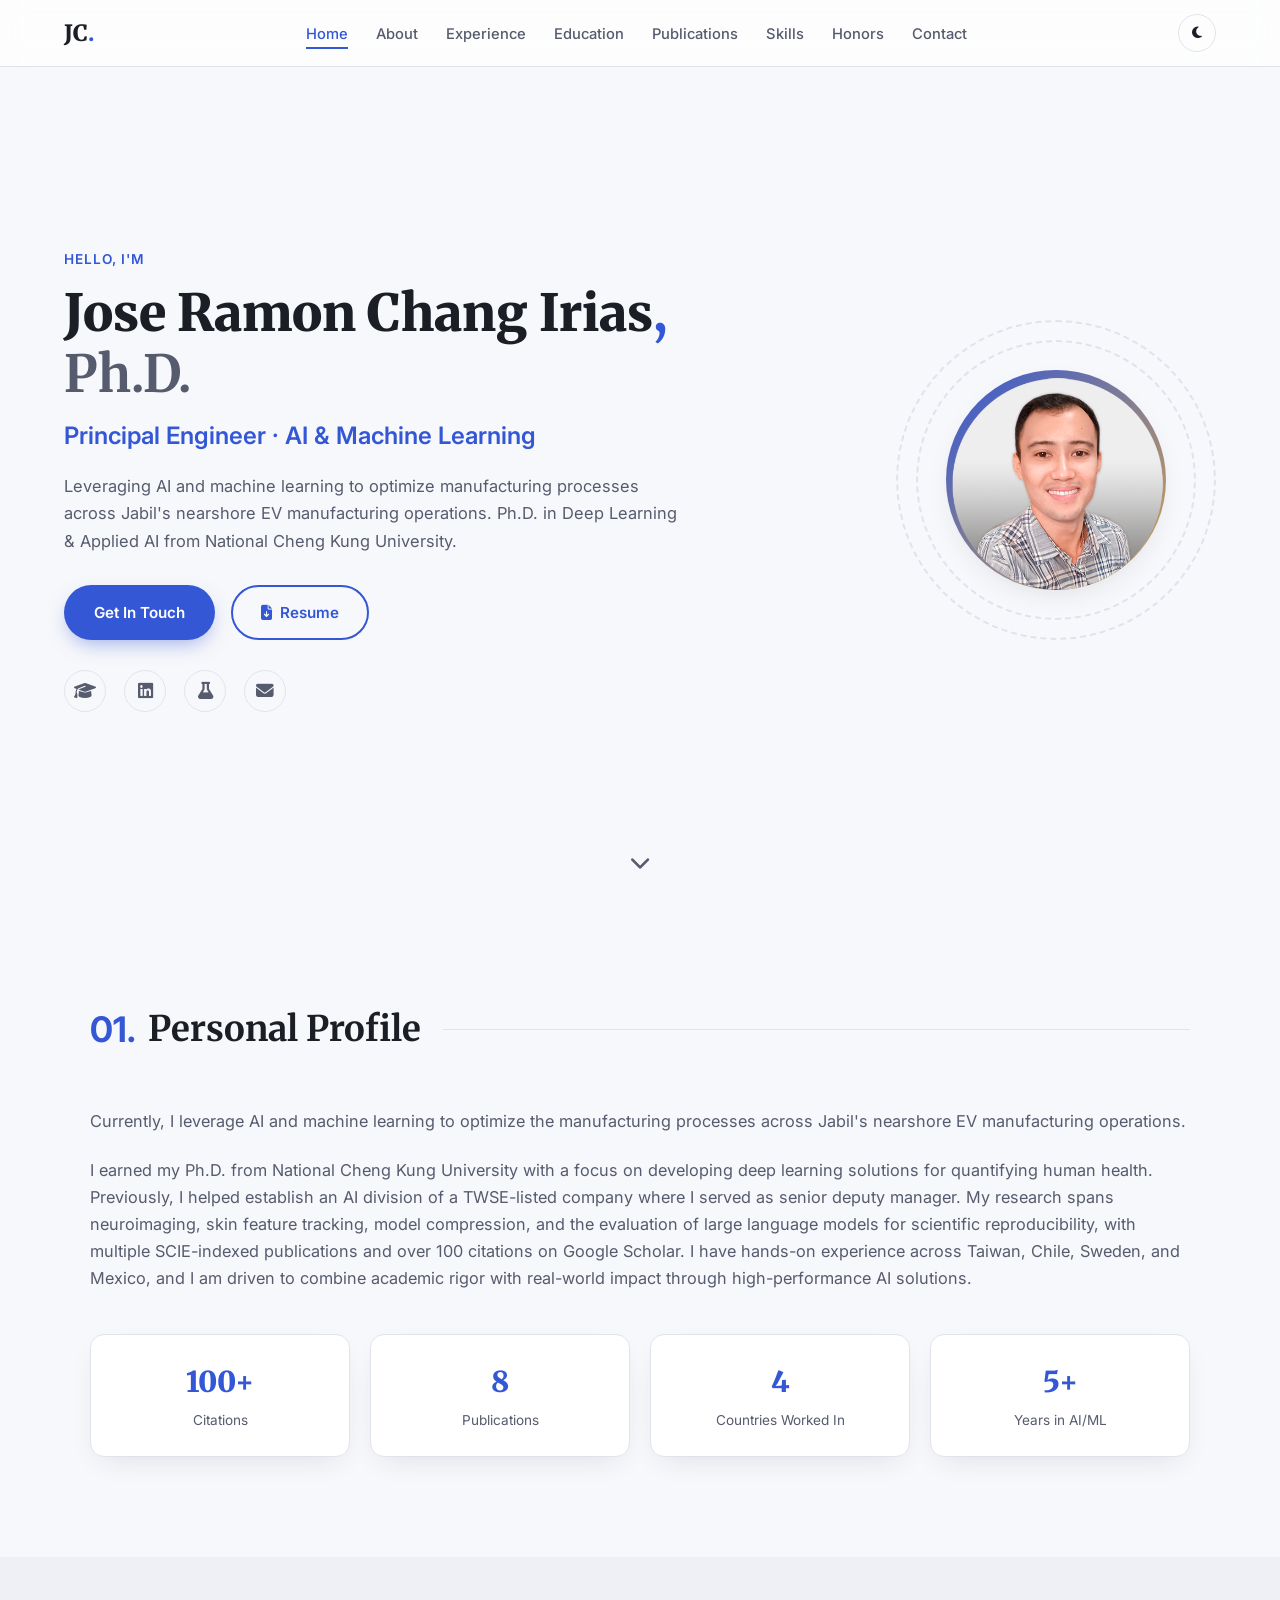
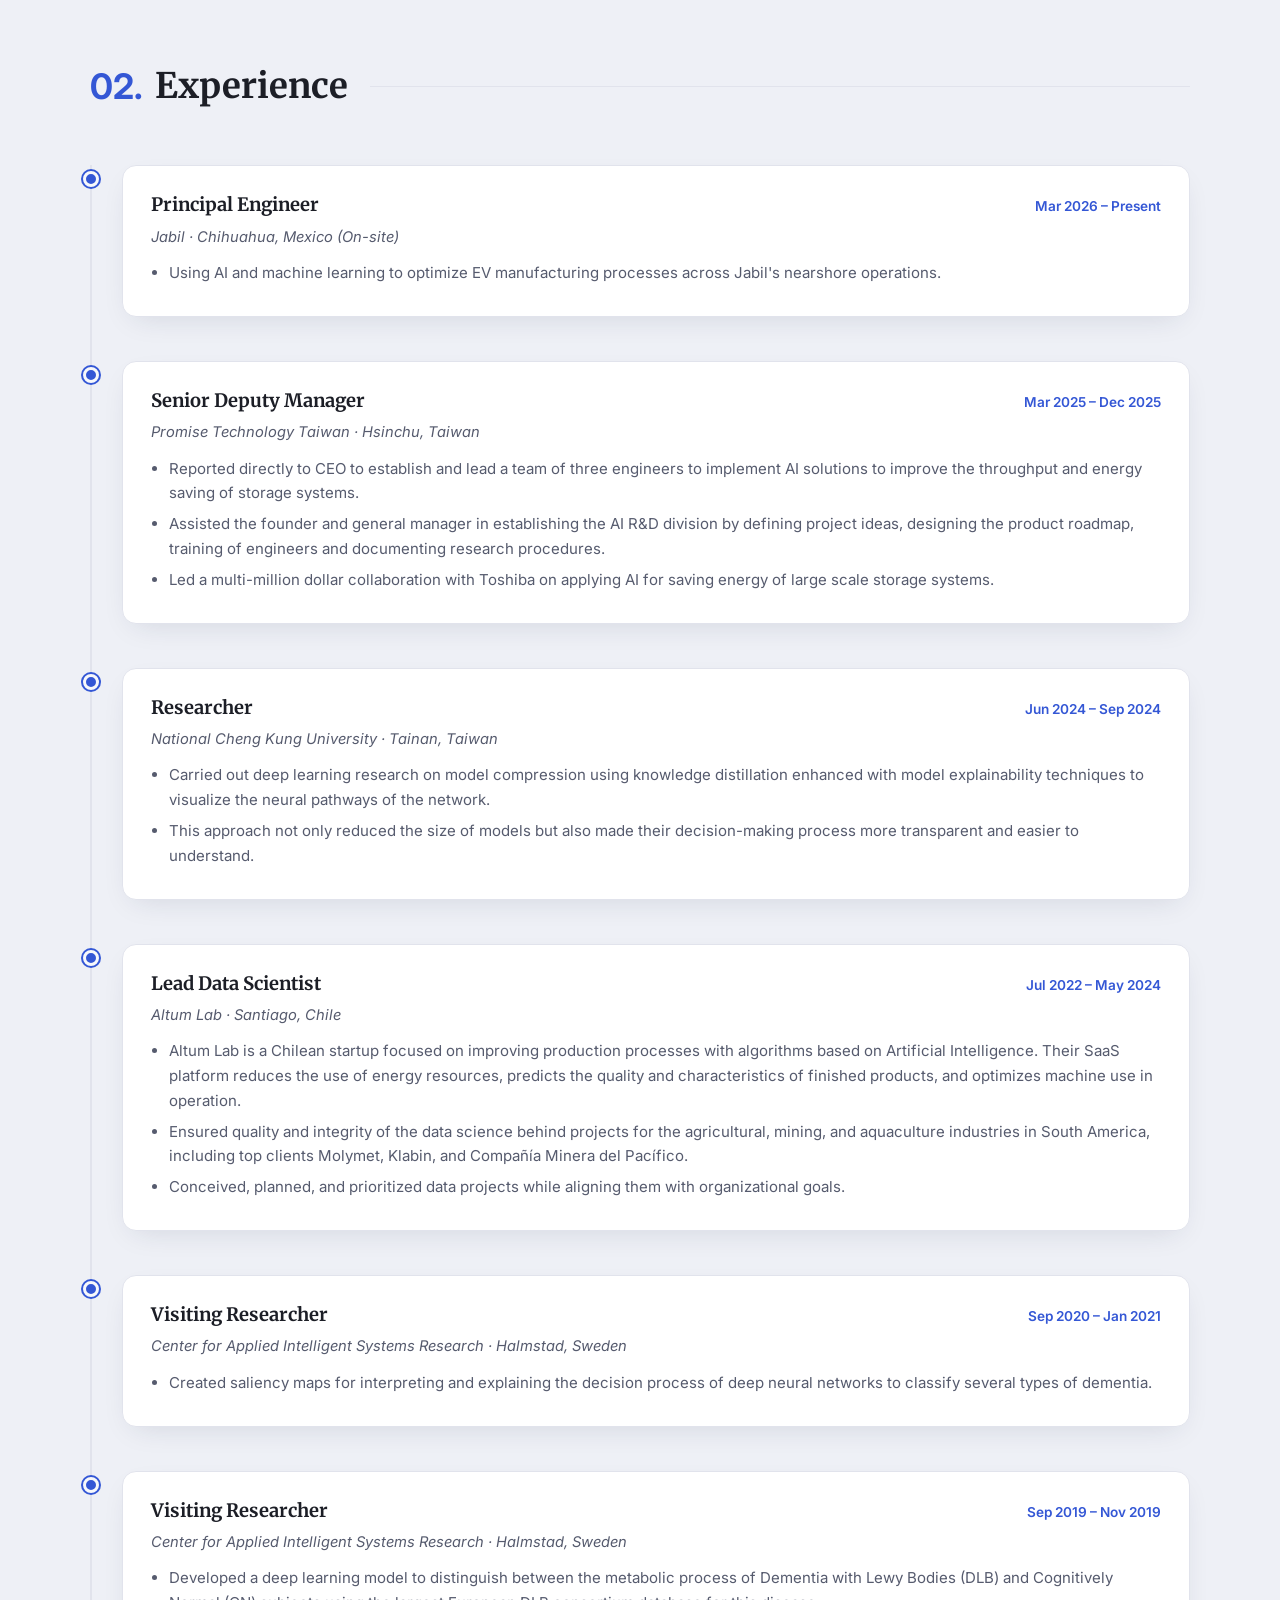
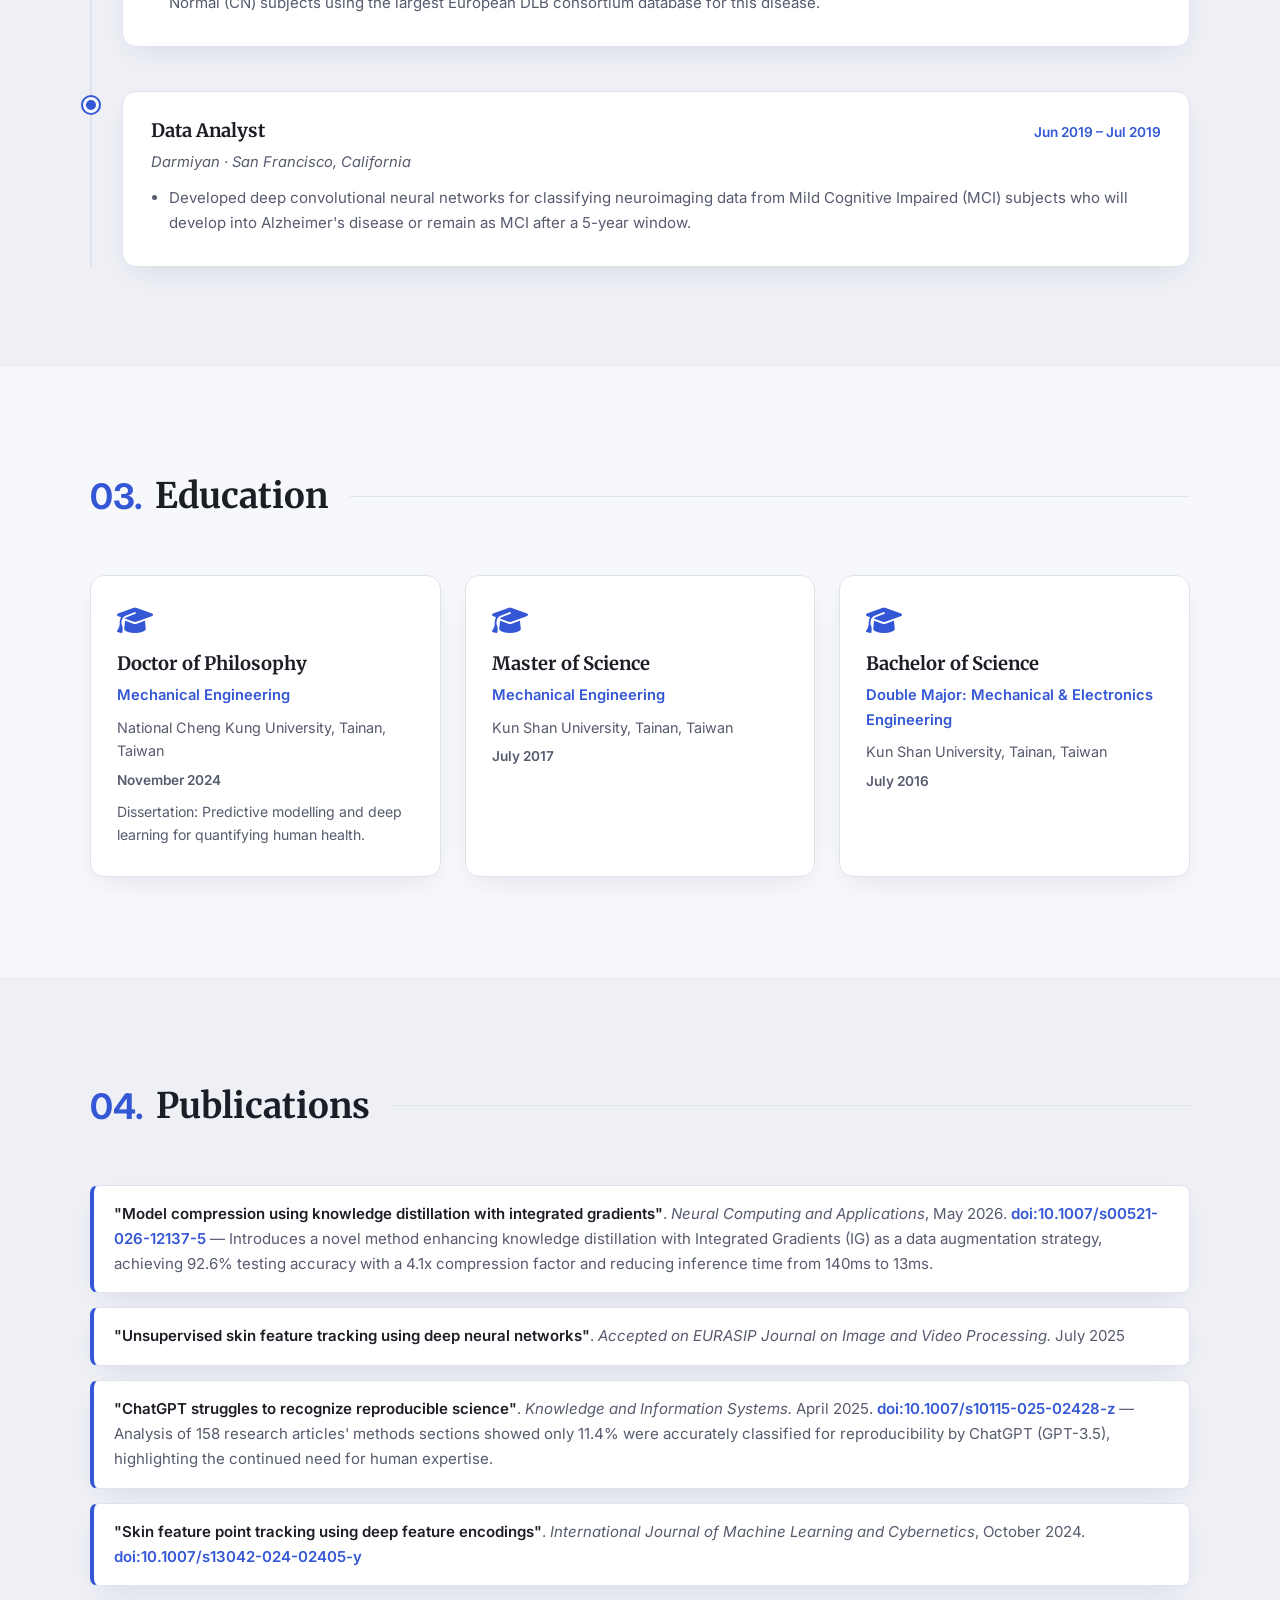
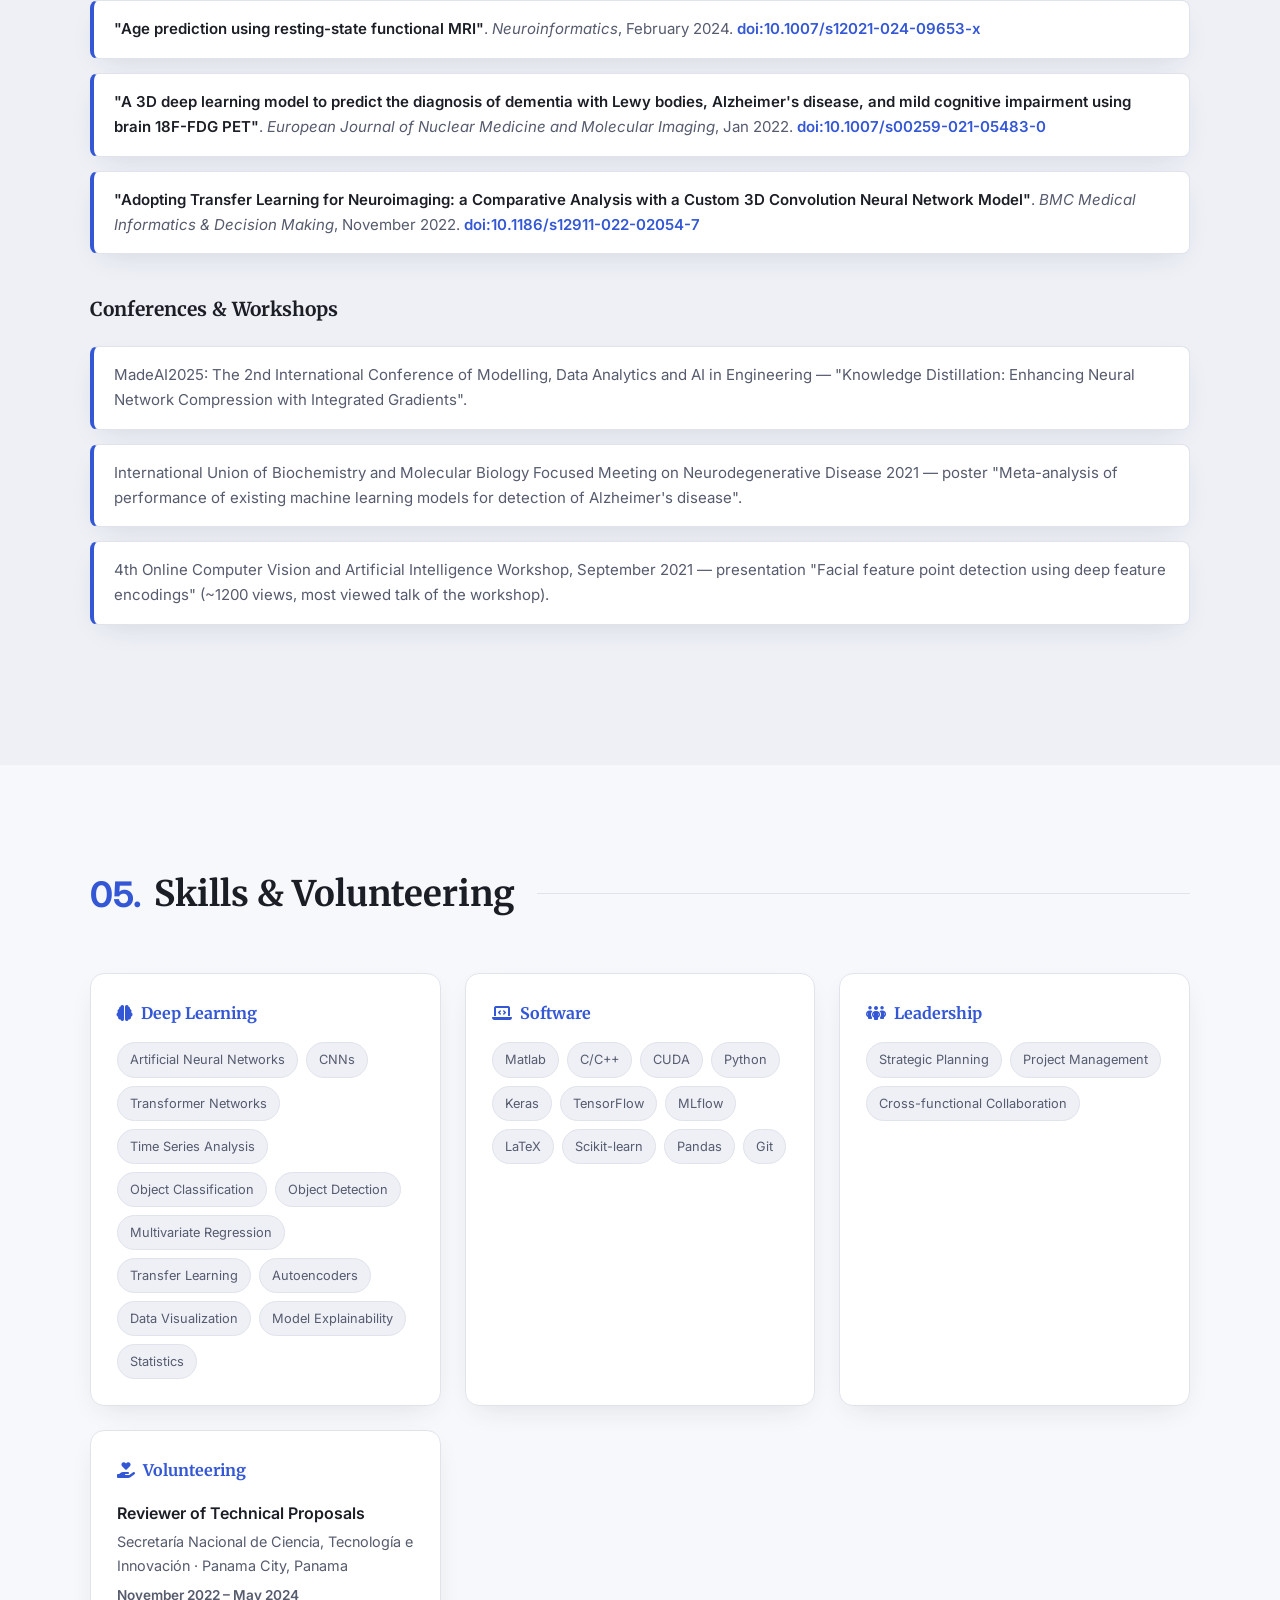
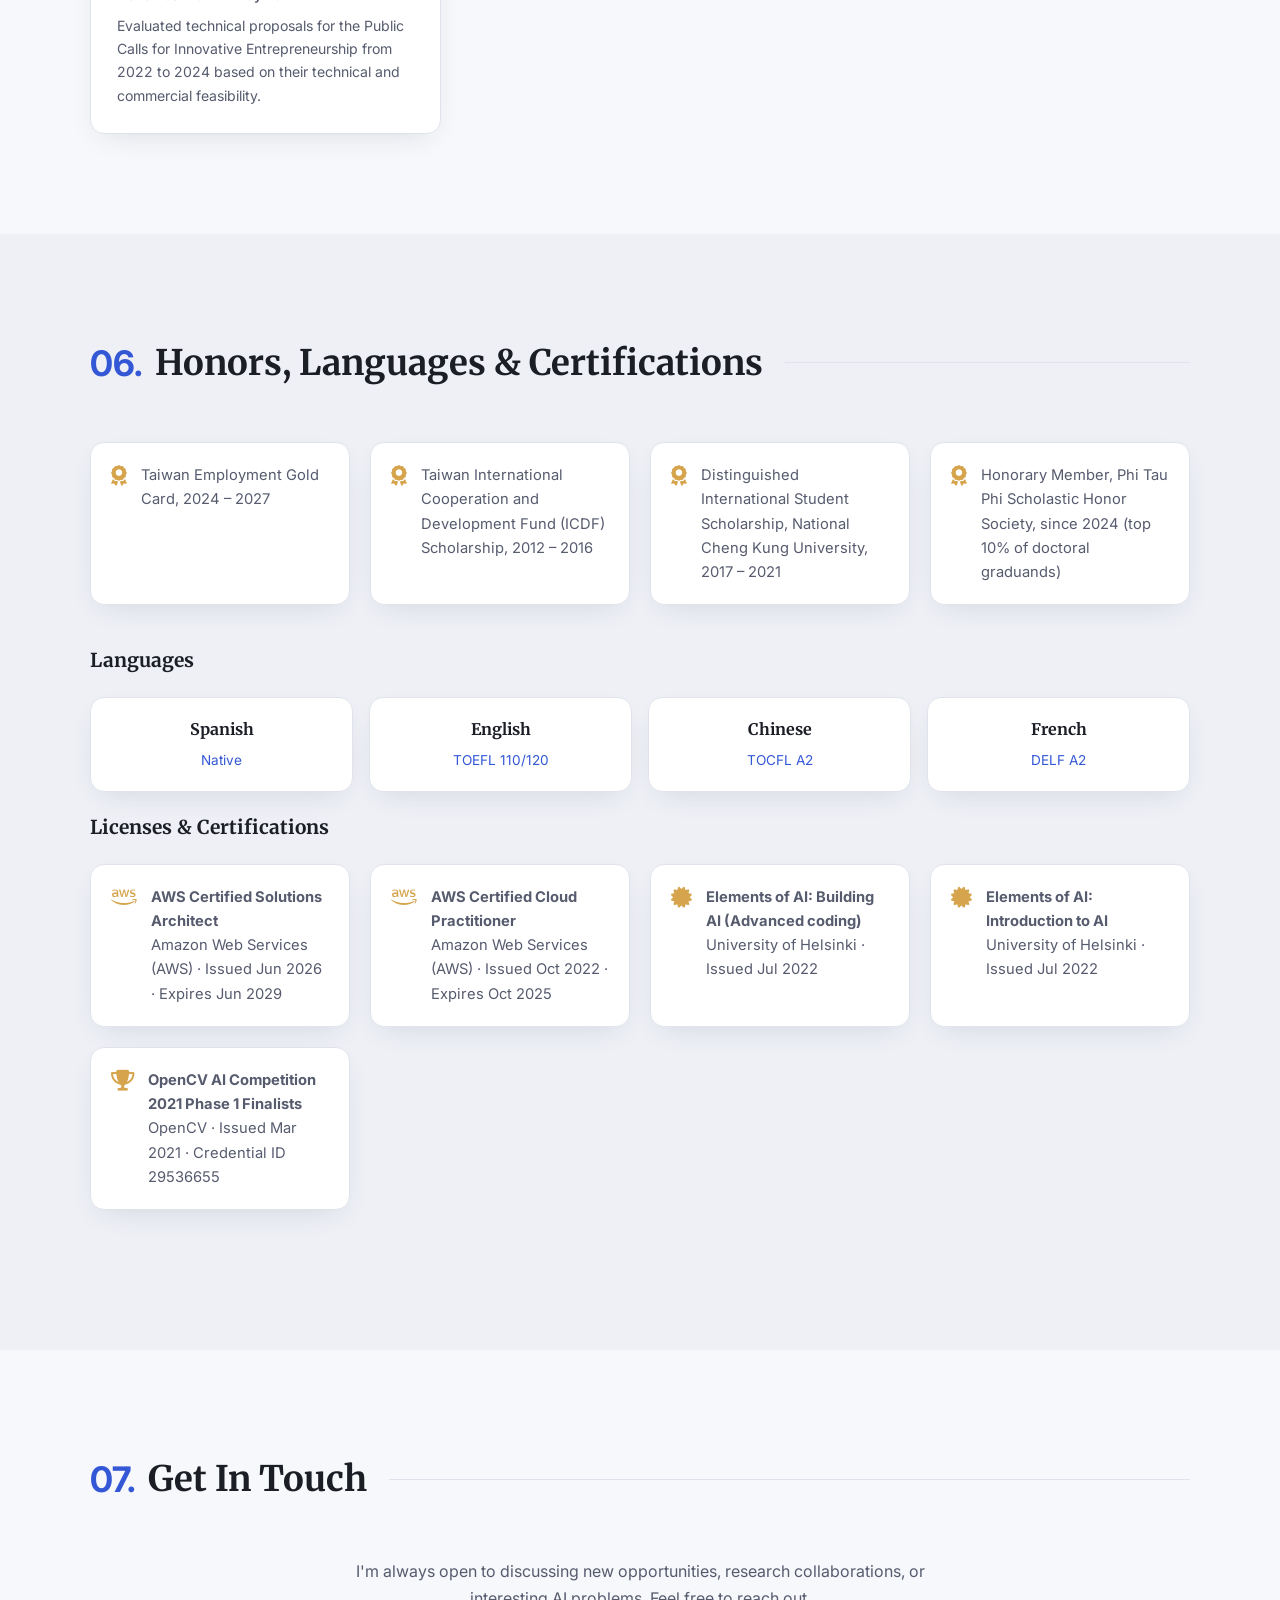
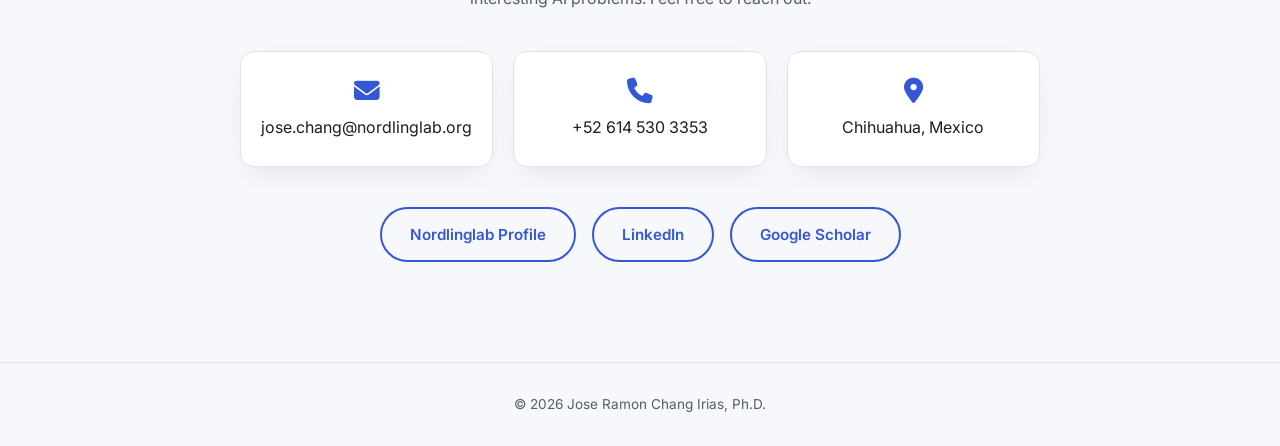
==== index.html @ 6381a79c "updated links to social media" ====
<!DOCTYPE html>
<html lang="en">
<head>
<meta charset="UTF-8">
<meta name="viewport" content="width=device-width, initial-scale=1.0">
<title>Jose Ramon Chang Irias, Ph.D. | AI Research & Engineering</title>
<meta name="description" content="Personal website of Jose Ramon Chang Irias, Ph.D. - AI R&D leader specializing in deep learning, model compression, neuroimaging AI, and applied machine learning research.">
<meta name="keywords" content="Jose Ramon Chang Irias, Jose Chang, AI, Artificial Intelligence, Machine Learning, Deep Learning, Solutions Architect, AI Solutions Architect, AI R&D, AI Research Scientist, Machine Learning Engineer, Deep Learning Engineer, Neural Networks, Convolutional Neural Networks, Transformer Networks, Model Compression, Knowledge Distillation, Model Explainability, Computer Vision, Neuroimaging AI, Predictive Modelling, Data Science, AWS Certified Solutions Architect, AI Consultant, AI Leadership, Ph.D. Artificial Intelligence, National Cheng Kung University, Jabil, Manufacturing AI, EV Manufacturing, Applied AI Research">

<meta name="author" content="Jose Ramon Chang Irias">
<meta name="robots" content="index, follow">
<link rel="canonical" href="https://jose-chang.github.io/">

<!-- Open Graph / Facebook / LinkedIn -->
<meta property="og:type" content="profile">
<meta property="og:url" content="https://jose-chang.github.io/">
<meta property="og:title" content="Jose Ramon Chang Irias, Ph.D. | AI Research & Engineering">
<meta property="og:description" content="Personal website of Jose Ramon Chang Irias, Ph.D. - AI R&D leader specializing in deep learning, model compression, neuroimaging AI, and applied machine learning research.">
<meta property="og:image" content="https://jose-chang.github.io/Foto_Perfil_Jose.png">
<meta property="profile:first_name" content="Jose Ramon">
<meta property="profile:last_name" content="Chang Irias">

<!-- Twitter Card -->
<meta name="twitter:card" content="summary_large_image">
<meta name="twitter:url" content="https://jose-chang.github.io/">
<meta name="twitter:title" content="Jose Ramon Chang Irias, Ph.D. | AI Research & Engineering">
<meta name="twitter:description" content="Personal website of Jose Ramon Chang Irias, Ph.D. - AI R&D leader specializing in deep learning, model compression, neuroimaging AI, and applied machine learning research.">
<meta name="twitter:image" content="https://jose-chang.github.io/Foto_Perfil_Jose.png">

<link rel="icon" type="image/png" href="Foto_Perfil_Jose.png">
<link rel="preconnect" href="https://fonts.googleapis.com">
<link rel="preconnect" href="https://fonts.gstatic.com" crossorigin>
<link href="https://fonts.googleapis.com/css2?family=Merriweather:wght@400;700;900&family=Inter:wght@300;400;500;600;700&display=swap" rel="stylesheet">
<link rel="stylesheet" href="https://cdnjs.cloudflare.com/ajax/libs/font-awesome/6.5.1/css/all.min.css">
<link rel="stylesheet" href="style.css">

<script type="application/ld+json">
{
  "@context": "https://schema.org",
  "@type": "Person",
  "name": "Jose Ramon Chang Irias",
  "alternateName": "Jose Chang",
  "url": "https://jose-chang.github.io/",
  "image": "https://jose-chang.github.io/Foto_Perfil_Jose.png",
  "jobTitle": "Principal Engineer, AI & Machine Learning",
  "worksFor": {
    "@type": "Organization",
    "name": "Jabil"
  },
  "alumniOf": [
    {
      "@type": "CollegeOrUniversity",
      "name": "National Cheng Kung University"
    },
    {
      "@type": "CollegeOrUniversity",
      "name": "Kun Shan University"
    }
  ],
  "email": "mailto:jose.chang@nordlinglab.org",
  "telephone": "+52-614-530-3353",
  "address": {
    "@type": "PostalAddress",
    "addressLocality": "Chihuahua",
    "addressCountry": "Mexico"
  },
  "sameAs": [
    "https://www.linkedin.com/in/jose-chang-phd-b80aa515a/",
    "https://scholar.google.com/citations?user=WvDz7nAAAAAJ&hl=en",
    "https://www.nordlinglab.org/jose-ramon-chang/"
  ]
}
</script>
</head>

<body>

<div id="progress-bar"></div>

<nav id="navbar">
  <div class="nav-container">
    <a href="#home" class="nav-logo">JC<span>.</span></a>
    <ul class="nav-links" id="nav-links">
      <li><a href="#home">Home</a></li>
      <li><a href="#about">About</a></li>
      <li><a href="#experience">Experience</a></li>
      <li><a href="#education">Education</a></li>
      <li><a href="#publications">Publications</a></li>
      <li><a href="#skills">Skills</a></li>
      <li><a href="#honors">Honors</a></li>
      <li><a href="#contact">Contact</a></li>
    </ul>
    <button id="theme-toggle" aria-label="Toggle dark mode"><i class="fa-solid fa-moon"></i></button>
    <button id="nav-toggle" aria-label="Toggle navigation"><i class="fa-solid fa-bars"></i></button>
  </div>
</nav>

<header id="home" class="hero">
  <div class="hero-content">
    <p class="hero-eyebrow">Hello, I'm</p>
    <h1>Jose Ramon Chang Irias<span class="dot">,</span> <span class="phd">Ph.D.</span></h1>
    <h2 class="hero-role">Principal Engineer · AI & Machine Learning</h2>
    <p class="hero-desc">Leveraging AI and machine learning to optimize manufacturing processes across Jabil's nearshore EV manufacturing operations. Ph.D. in Deep Learning & Applied AI from National Cheng Kung University.</p>
    <div class="hero-buttons">
      <a href="#contact" class="btn btn-primary">Get In Touch</a>
      <a href="Resume.pdf" class="btn btn-outline" target="_blank" rel="noopener noreferrer"><i class="fa-solid fa-file-arrow-down"></i> Resume</a>


    </div>
    <div class="hero-socials">
      <a href="https://scholar.google.com/citations?user=WvDz7nAAAAAJ&hl=en" target="_blank" rel="noopener noreferrer" aria-label="Google Scholar"><i class="fa-solid fa-graduation-cap"></i></a>
      <a href="https://www.linkedin.com/in/jose-chang-phd-b80aa515a/" target="_blank" rel="noopener noreferrer" aria-label="LinkedIn"><i class="fa-brands fa-linkedin"></i></a>
      <a href="https://www.nordlinglab.org/jose-ramon-chang/" target="_blank" rel="noopener noreferrer" aria-label="Nordlinglab"><i class="fa-solid fa-flask"></i></a>

      <a href="mailto:jose.chang@nordlinglab.org" aria-label="Email"><i class="fa-solid fa-envelope"></i></a>
    </div>
  </div>
  <div class="hero-visual">
    <div class="orbit-ring ring-1"></div>
    <div class="orbit-ring ring-2"></div>
    <div class="hero-avatar hero-avatar-photo">
      <img src="Foto_Perfil_Jose.png" alt="Jose Ramon Chang Irias">
    </div>
  </div>

  <a href="#about" class="scroll-down" aria-label="Scroll down"><i class="fa-solid fa-chevron-down"></i></a>
</header>

<main>

  <section id="about" class="section">
    <div class="section-inner">
      <h2 class="section-title"><span>01.</span> Personal Profile</h2>

      <div class="about-grid">
        <p class="about-text">
          Currently, I leverage AI and machine learning to optimize the manufacturing processes across Jabil's
          nearshore EV manufacturing operations.
        </p>
        <p class="about-text">
          I earned my Ph.D. from National Cheng Kung University with a focus on developing deep learning solutions
          for quantifying human health. Previously, I helped establish an AI division of a TWSE-listed company where
          I served as senior deputy manager. My research spans neuroimaging, skin feature tracking, model compression,
          and the evaluation of large language models for scientific reproducibility, with multiple SCIE-indexed
          publications and over 100 citations on Google Scholar. I have hands-on experience across Taiwan, Chile,
          Sweden, and Mexico, and I am driven to combine academic rigor with real-world impact through high-performance
          AI solutions.
        </p>
        <div class="about-stats">
          <div class="stat-card"><span class="stat-num">100+</span><span class="stat-label">Citations</span></div>
          <div class="stat-card"><span class="stat-num">8</span><span class="stat-label">Publications</span></div>
          <div class="stat-card"><span class="stat-num">4</span><span class="stat-label">Countries Worked In</span></div>
          <div class="stat-card"><span class="stat-num">5+</span><span class="stat-label">Years in AI/ML</span></div>
        </div>

      </div>
    </div>
  </section>

  <section id="experience" class="section alt-bg">
    <div class="section-inner">
      <h2 class="section-title"><span>02.</span> Experience</h2>

      <div class="timeline">

        <div class="timeline-item">
          <div class="timeline-dot"></div>
          <div class="timeline-content">
            <div class="tl-header">
              <h4>Principal Engineer</h4>
              <span class="tl-date">Mar 2026 – Present</span>
            </div>
            <p class="tl-company">Jabil · Chihuahua, Mexico (On-site)</p>
            <ul>
              <li>Using AI and machine learning to optimize EV manufacturing processes across Jabil's nearshore operations.</li>
            </ul>
          </div>
        </div>

        <div class="timeline-item">
          <div class="timeline-dot"></div>
          <div class="timeline-content">
            <div class="tl-header">
              <h4>Senior Deputy Manager</h4>
              <span class="tl-date">Mar 2025 – Dec 2025</span>
            </div>
            <p class="tl-company">Promise Technology Taiwan · Hsinchu, Taiwan</p>

            <ul>
              <li>Reported directly to CEO to establish and lead a team of three engineers to implement AI solutions to improve the throughput and energy saving of storage systems.</li>
              <li>Assisted the founder and general manager in establishing the AI R&D division by defining project ideas, designing the product roadmap, training of engineers and documenting research procedures.</li>
              <li>Led a multi-million dollar collaboration with Toshiba on applying AI for saving energy of large scale storage systems.</li>
            </ul>
          </div>
        </div>

        <div class="timeline-item">
          <div class="timeline-dot"></div>
          <div class="timeline-content">
            <div class="tl-header">
              <h4>Researcher</h4>
              <span class="tl-date">Jun 2024 – Sep 2024</span>
            </div>
            <p class="tl-company">National Cheng Kung University · Tainan, Taiwan</p>
            <ul>
              <li>Carried out deep learning research on model compression using knowledge distillation enhanced with model explainability techniques to visualize the neural pathways of the network.</li>
              <li>This approach not only reduced the size of models but also made their decision-making process more transparent and easier to understand.</li>
            </ul>
          </div>
        </div>

        <div class="timeline-item">
          <div class="timeline-dot"></div>
          <div class="timeline-content">
            <div class="tl-header">
              <h4>Lead Data Scientist</h4>
              <span class="tl-date">Jul 2022 – May 2024</span>
            </div>
            <p class="tl-company">Altum Lab · Santiago, Chile</p>
            <ul>
              <li>Altum Lab is a Chilean startup focused on improving production processes with algorithms based on Artificial Intelligence. Their SaaS platform reduces the use of energy resources, predicts the quality and characteristics of finished products, and optimizes machine use in operation.</li>
              <li>Ensured quality and integrity of the data science behind projects for the agricultural, mining, and aquaculture industries in South America, including top clients Molymet, Klabin, and Compañía Minera del Pacífico.</li>
              <li>Conceived, planned, and prioritized data projects while aligning them with organizational goals.</li>
            </ul>
          </div>
        </div>

        <div class="timeline-item">
          <div class="timeline-dot"></div>
          <div class="timeline-content">
            <div class="tl-header">
              <h4>Visiting Researcher</h4>
              <span class="tl-date">Sep 2020 – Jan 2021</span>
            </div>
            <p class="tl-company">Center for Applied Intelligent Systems Research · Halmstad, Sweden</p>
            <ul>
              <li>Created saliency maps for interpreting and explaining the decision process of deep neural networks to classify several types of dementia.</li>
            </ul>
          </div>
        </div>

        <div class="timeline-item">
          <div class="timeline-dot"></div>
          <div class="timeline-content">
            <div class="tl-header">
              <h4>Visiting Researcher</h4>
              <span class="tl-date">Sep 2019 – Nov 2019</span>
            </div>
            <p class="tl-company">Center for Applied Intelligent Systems Research · Halmstad, Sweden</p>
            <ul>
              <li>Developed a deep learning model to distinguish between the metabolic process of Dementia with Lewy Bodies (DLB) and Cognitively Normal (CN) subjects using the largest European DLB consortium database for this disease.</li>
            </ul>
          </div>
        </div>

        <div class="timeline-item">
          <div class="timeline-dot"></div>
          <div class="timeline-content">
            <div class="tl-header">
              <h4>Data Analyst</h4>
              <span class="tl-date">Jun 2019 – Jul 2019</span>
            </div>
            <p class="tl-company">Darmiyan · San Francisco, California</p>
            <ul>
              <li>Developed deep convolutional neural networks for classifying neuroimaging data from Mild Cognitive Impaired (MCI) subjects who will develop into Alzheimer's disease or remain as MCI after a 5-year window.</li>
            </ul>
          </div>
        </div>

      </div>
    </div>
  </section>

  <section id="education" class="section">
    <div class="section-inner">
      <h2 class="section-title"><span>03.</span> Education</h2>

      <div class="cards-grid education-grid">
        <div class="card">
          <i class="fa-solid fa-graduation-cap card-icon"></i>
          <h4>Doctor of Philosophy</h4>
          <p class="card-sub">Mechanical Engineering</p>
          <p class="card-place">National Cheng Kung University, Tainan, Taiwan</p>
          <p class="card-date">November 2024</p>
          <p class="card-desc">Dissertation: Predictive modelling and deep learning for quantifying human health.</p>
        </div>
        <div class="card">
          <i class="fa-solid fa-graduation-cap card-icon"></i>
          <h4>Master of Science</h4>
          <p class="card-sub">Mechanical Engineering</p>
          <p class="card-place">Kun Shan University, Tainan, Taiwan</p>
          <p class="card-date">July 2017</p>
        </div>
        <div class="card">
          <i class="fa-solid fa-graduation-cap card-icon"></i>
          <h4>Bachelor of Science</h4>
          <p class="card-sub">Double Major: Mechanical & Electronics Engineering</p>
          <p class="card-place">Kun Shan University, Tainan, Taiwan</p>
          <p class="card-date">July 2016</p>
        </div>
      </div>
    </div>
  </section>

  <section id="publications" class="section alt-bg">
    <div class="section-inner">
      <h2 class="section-title"><span>04.</span> Publications</h2>

      <ul class="pub-list">
        <li><span class="pub-title">"Model compression using knowledge distillation with integrated gradients"</span>. <em>Neural Computing and Applications</em>, May 2026. <a href="https://doi.org/10.1007/s00521-026-12137-5" target="_blank">doi:10.1007/s00521-026-12137-5</a> — Introduces a novel method enhancing knowledge distillation with Integrated Gradients (IG) as a data augmentation strategy, achieving 92.6% testing accuracy with a 4.1x compression factor and reducing inference time from 140ms to 13ms.</li>

        <li><span class="pub-title">"Unsupervised skin feature tracking using deep neural networks"</span>. <em>Accepted on EURASIP Journal on Image and Video Processing.</em> July 2025</li>
        <li><span class="pub-title">"ChatGPT struggles to recognize reproducible science"</span>. <em>Knowledge and Information Systems.</em> April 2025. <a href="https://doi.org/10.1007/s10115-025-02428-z" target="_blank">doi:10.1007/s10115-025-02428-z</a> — Analysis of 158 research articles' methods sections showed only 11.4% were accurately classified for reproducibility by ChatGPT (GPT-3.5), highlighting the continued need for human expertise.</li>

        <li><span class="pub-title">"Skin feature point tracking using deep feature encodings"</span>. <em>International Journal of Machine Learning and Cybernetics</em>, October 2024. <a href="https://doi.org/10.1007/s13042-024-02405-y" target="_blank">doi:10.1007/s13042-024-02405-y</a></li>
        <li><span class="pub-title">"Age prediction using resting-state functional MRI"</span>. <em>Neuroinformatics</em>, February 2024. <a href="https://doi.org/10.1007/s12021-024-09653-x" target="_blank">doi:10.1007/s12021-024-09653-x</a></li>
        <li><span class="pub-title">"A 3D deep learning model to predict the diagnosis of dementia with Lewy bodies, Alzheimer's disease, and mild cognitive impairment using brain 18F-FDG PET"</span>. <em>European Journal of Nuclear Medicine and Molecular Imaging</em>, Jan 2022. <a href="https://doi.org/10.1007/s00259-021-05483-0" target="_blank">doi:10.1007/s00259-021-05483-0</a></li>
        <li><span class="pub-title">"Adopting Transfer Learning for Neuroimaging: a Comparative Analysis with a Custom 3D Convolution Neural Network Model"</span>. <em>BMC Medical Informatics & Decision Making</em>, November 2022. <a href="https://doi.org/10.1186/s12911-022-02054-7" target="_blank">doi:10.1186/s12911-022-02054-7</a></li>
      </ul>

      <h4 class="sub-heading">Conferences & Workshops</h4>
      <ul class="pub-list">
        <li>MadeAI2025: The 2nd International Conference of Modelling, Data Analytics and AI in Engineering — "Knowledge Distillation: Enhancing Neural Network Compression with Integrated Gradients".</li>
        <li>International Union of Biochemistry and Molecular Biology Focused Meeting on Neurodegenerative Disease 2021 — poster "Meta-analysis of performance of existing machine learning models for detection of Alzheimer's disease".</li>
        <li>4th Online Computer Vision and Artificial Intelligence Workshop, September 2021 — presentation "Facial feature point detection using deep feature encodings" (~1200 views, most viewed talk of the workshop).</li>
      </ul>
    </div>
  </section>

  <section id="skills" class="section">
    <div class="section-inner">
      <h2 class="section-title"><span>05.</span> Skills & Volunteering</h2>

      <div class="skills-grid">
        <div class="skill-card">
          <h4><i class="fa-solid fa-brain"></i> Deep Learning</h4>
          <div class="tags">
            <span>Artificial Neural Networks</span><span>CNNs</span><span>Transformer Networks</span>
            <span>Time Series Analysis</span><span>Object Classification</span><span>Object Detection</span>
            <span>Multivariate Regression</span><span>Transfer Learning</span><span>Autoencoders</span>
            <span>Data Visualization</span><span>Model Explainability</span><span>Statistics</span>
          </div>
        </div>
        <div class="skill-card">
          <h4><i class="fa-solid fa-laptop-code"></i> Software</h4>
          <div class="tags">
            <span>Matlab</span><span>C/C++</span><span>CUDA</span><span>Python</span><span>Keras</span>
            <span>TensorFlow</span><span>MLflow</span><span>LaTeX</span><span>Scikit-learn</span>
            <span>Pandas</span><span>Git</span>
          </div>
        </div>
        <div class="skill-card">
          <h4><i class="fa-solid fa-people-group"></i> Leadership</h4>
          <div class="tags">
            <span>Strategic Planning</span><span>Project Management</span><span>Cross-functional Collaboration</span>
          </div>
        </div>
        <div class="skill-card">
          <h4><i class="fa-solid fa-hand-holding-heart"></i> Volunteering</h4>
          <p class="volunteer-role">Reviewer of Technical Proposals</p>
          <p class="card-place">Secretaría Nacional de Ciencia, Tecnología e Innovación · Panama City, Panama</p>
          <p class="card-date">November 2022 – May 2024</p>
          <p class="tl-desc">Evaluated technical proposals for the Public Calls for Innovative Entrepreneurship from 2022 to 2024 based on their technical and commercial feasibility.</p>
        </div>
      </div>
    </div>
  </section>

  <section id="honors" class="section alt-bg">
    <div class="section-inner">
      <h2 class="section-title"><span>06.</span> Honors, Languages & Certifications</h2>

      <div class="honors-grid">
        <div class="honor-item">
          <i class="fa-solid fa-award"></i>
          <p>Taiwan Employment Gold Card, 2024 – 2027</p>
        </div>
        <div class="honor-item">
          <i class="fa-solid fa-award"></i>
          <p>Taiwan International Cooperation and Development Fund (ICDF) Scholarship, 2012 – 2016</p>
        </div>
        <div class="honor-item">
          <i class="fa-solid fa-award"></i>
          <p>Distinguished International Student Scholarship, National Cheng Kung University, 2017 – 2021</p>
        </div>
        <div class="honor-item">
          <i class="fa-solid fa-award"></i>
          <p>Honorary Member, Phi Tau Phi Scholastic Honor Society, since 2024 (top 10% of doctoral graduands)</p>
        </div>
      </div>

      <h4 class="sub-heading">Languages</h4>
      <div class="lang-grid">
        <div class="lang-item"><span class="lang-name">Spanish</span><span class="lang-level">Native</span></div>
        <div class="lang-item"><span class="lang-name">English</span><span class="lang-level">TOEFL 110/120</span></div>
        <div class="lang-item"><span class="lang-name">Chinese</span><span class="lang-level">TOCFL A2</span></div>
        <div class="lang-item"><span class="lang-name">French</span><span class="lang-level">DELF A2</span></div>
      </div>

      <h4 class="sub-heading">Licenses & Certifications</h4>
      <div class="honors-grid">
        <div class="honor-item">
          <i class="fa-brands fa-aws"></i>
          <p><strong>AWS Certified Solutions Architect</strong><br>Amazon Web Services (AWS) · Issued Jun 2026 · Expires Jun 2029</p>
        </div>
        <div class="honor-item">
          <i class="fa-brands fa-aws"></i>
          <p><strong>AWS Certified Cloud Practitioner</strong><br>Amazon Web Services (AWS) · Issued Oct 2022 · Expires Oct 2025</p>
        </div>
        <div class="honor-item">
          <i class="fa-solid fa-certificate"></i>
          <p><strong>Elements of AI: Building AI (Advanced coding)</strong><br>University of Helsinki · Issued Jul 2022</p>
        </div>
        <div class="honor-item">
          <i class="fa-solid fa-certificate"></i>
          <p><strong>Elements of AI: Introduction to AI</strong><br>University of Helsinki · Issued Jul 2022</p>
        </div>
        <div class="honor-item">
          <i class="fa-solid fa-trophy"></i>
          <p><strong>OpenCV AI Competition 2021 Phase 1 Finalists</strong><br>OpenCV · Issued Mar 2021 · Credential ID 29536655</p>
        </div>
      </div>
    </div>
  </section>


  <section id="contact" class="section contact-section">
    <div class="section-inner">
      <h2 class="section-title"><span>07.</span> Get In Touch</h2>

      <p class="contact-text">I'm always open to discussing new opportunities, research collaborations, or interesting AI problems. Feel free to reach out.</p>
      <div class="contact-grid">
        <a href="mailto:jose.chang@nordlinglab.org" class="contact-card">
          <i class="fa-solid fa-envelope"></i>
          <span>jose.chang@nordlinglab.org</span>
        </a>
        <a href="tel:+526145303353" class="contact-card">
          <i class="fa-solid fa-phone"></i>
          <span>+52 614 530 3353</span>
        </a>

        <div class="contact-card">
          <i class="fa-solid fa-location-dot"></i>
          <span>Chihuahua, Mexico</span>
        </div>

      </div>
      <div class="contact-links">
        <a href="https://www.nordlinglab.org/jose-ramon-chang/" target="_blank" rel="noopener noreferrer" class="btn btn-outline">Nordlinglab Profile</a>
        <a href="https://www.linkedin.com/in/jose-chang-phd-b80aa515a/" target="_blank" rel="noopener noreferrer" class="btn btn-outline">LinkedIn</a>
        <a href="https://scholar.google.com/citations?user=WvDz7nAAAAAJ&hl=en" target="_blank" rel="noopener noreferrer" class="btn btn-outline">Google Scholar</a>
      </div>

    </div>
  </section>

</main>

<footer>
  <p>&copy; <span id="year"></span> Jose Ramon Chang Irias, Ph.D.</p>

</footer>

<script src="script.js"></script>
</body>
</html>
---- style.css ----
/* ===========================
   CSS Variables & Reset
=========================== */
:root {
  --bg: #f7f8fb;
  --bg-alt: #eef0f6;
  --surface: #ffffff;
  --text: #1c1e26;
  --text-muted: #565b6e;
  --primary: #3457d5;
  --primary-dark: #23408f;
  --accent: #d6a44d;
  --border: #e1e3ec;
  --shadow: 0 10px 30px -12px rgba(30, 40, 70, 0.15);
  --radius: 14px;
  --font-heading: 'Merriweather', serif;
  --font-body: 'Inter', sans-serif;
  --transition: 0.3s ease;
}

[data-theme="dark"] {
  --bg: #0f1117;
  --bg-alt: #161923;
  --surface: #1a1d29;
  --text: #eef0f6;
  --text-muted: #a2a6bd;
  --primary: #6c8cff;
  --primary-dark: #4c6bd6;
  --accent: #e6b85c;
  --border: #2a2e3f;
  --shadow: 0 10px 30px -12px rgba(0, 0, 0, 0.5);
}

* { box-sizing: border-box; margin: 0; padding: 0; }

html { scroll-behavior: smooth; }

body {
  font-family: var(--font-body);
  background: var(--bg);
  color: var(--text);
  line-height: 1.65;
  transition: background var(--transition), color var(--transition);
  overflow-x: hidden;
}

a { text-decoration: none; color: inherit; }
ul { list-style: none; }
img { max-width: 100%; display: block; }

/* ===========================
   Progress Bar
=========================== */
#progress-bar {
  position: fixed;
  top: 0; left: 0;
  height: 3px;
  width: 0%;
  background: linear-gradient(90deg, var(--primary), var(--accent));
  z-index: 2000;
  transition: width 0.1s ease-out;
}

/* ===========================
   Navbar
=========================== */
#navbar {
  position: fixed;
  top: 0; left: 0; right: 0;
  z-index: 1000;
  background: rgba(255,255,255,0.75);
  backdrop-filter: blur(12px);
  border-bottom: 1px solid var(--border);
  transition: background var(--transition);
}
[data-theme="dark"] #navbar { background: rgba(15,17,23,0.75); }

.nav-container {
  max-width: 1200px;
  margin: 0 auto;
  padding: 14px 24px;
  display: flex;
  align-items: center;
  justify-content: space-between;
  gap: 20px;
}

.nav-logo {
  font-family: var(--font-heading);
  font-weight: 900;
  font-size: 1.4rem;
  color: var(--text);
}
.nav-logo span { color: var(--primary); }

.nav-links {
  display: flex;
  gap: 28px;
  flex: 1;
  justify-content: center;
}
.nav-links a {
  font-size: 0.92rem;
  font-weight: 500;
  color: var(--text-muted);
  position: relative;
  padding: 4px 0;
  transition: color var(--transition);
}
.nav-links a::after {
  content: '';
  position: absolute;
  left: 0; bottom: -2px;
  width: 0; height: 2px;
  background: var(--primary);
  transition: width var(--transition);
}
.nav-links a:hover { color: var(--primary); }
.nav-links a:hover::after { width: 100%; }
.nav-links a.active { color: var(--primary); }
.nav-links a.active::after { width: 100%; }

#theme-toggle, #nav-toggle {
  background: none;
  border: 1px solid var(--border);
  color: var(--text);
  width: 38px; height: 38px;
  border-radius: 50%;
  cursor: pointer;
  display: flex;
  align-items: center;
  justify-content: center;
  transition: all var(--transition);
}
#theme-toggle:hover, #nav-toggle:hover {
  background: var(--primary);
  color: #fff;
  border-color: var(--primary);
}
#nav-toggle { display: none; }

/* ===========================
   Hero
=========================== */
.hero {
  min-height: 100vh;
  display: flex;
  align-items: center;
  justify-content: space-between;
  max-width: 1200px;
  margin: 0 auto;
  padding: 120px 24px 60px;
  gap: 40px;
  position: relative;
}

.hero-content { max-width: 620px; }

.hero-eyebrow {
  color: var(--primary);
  font-weight: 600;
  letter-spacing: 1px;
  text-transform: uppercase;
  font-size: 0.85rem;
  margin-bottom: 12px;
  animation: fadeInUp 0.8s ease both;
}

.hero h1 {
  font-family: var(--font-heading);
  font-size: clamp(2rem, 5vw, 3.2rem);
  font-weight: 900;
  line-height: 1.2;
  margin-bottom: 10px;
  animation: fadeInUp 0.8s ease 0.1s both;
}
.hero h1 .dot { color: var(--primary); }
.hero h1 .phd { color: var(--text-muted); font-weight: 700; }

.hero-role {
  font-size: clamp(1.1rem, 2.5vw, 1.5rem);
  color: var(--primary);
  font-weight: 600;
  margin-bottom: 18px;
  animation: fadeInUp 0.8s ease 0.2s both;
}

.hero-desc {
  color: var(--text-muted);
  font-size: 1.03rem;
  margin-bottom: 30px;
  animation: fadeInUp 0.8s ease 0.3s both;
}

.hero-buttons {
  display: flex;
  gap: 16px;
  margin-bottom: 30px;
  flex-wrap: wrap;
  animation: fadeInUp 0.8s ease 0.4s both;
}

.btn {
  padding: 13px 28px;
  border-radius: 50px;
  font-weight: 600;
  font-size: 0.95rem;
  display: inline-flex;
  align-items: center;
  gap: 8px;
  transition: all var(--transition);
  border: 2px solid transparent;
  cursor: pointer;
}
.btn-primary {
  background: var(--primary);
  color: #fff;
  box-shadow: 0 8px 20px -6px rgba(52,87,213,0.5);
}
.btn-primary:hover {
  background: var(--primary-dark);
  transform: translateY(-3px);
  box-shadow: 0 12px 24px -6px rgba(52,87,213,0.6);
}
.btn-outline {
  border-color: var(--primary);
  color: var(--primary);
}
.btn-outline:hover {
  background: var(--primary);
  color: #fff;
  transform: translateY(-3px);
}

.hero-socials {
  display: flex;
  gap: 18px;
  animation: fadeInUp 0.8s ease 0.5s both;
}
.hero-socials a {
  width: 42px; height: 42px;
  display: flex;
  align-items: center;
  justify-content: center;
  border: 1px solid var(--border);
  border-radius: 50%;
  font-size: 1.1rem;
  color: var(--text-muted);
  transition: all var(--transition);
}
.hero-socials a:hover {
  background: var(--primary);
  color: #fff;
  border-color: var(--primary);
  transform: translateY(-4px);
}

.hero-visual {
  position: relative;
  width: 320px;
  height: 320px;
  flex-shrink: 0;
  display: flex;
  align-items: center;
  justify-content: center;
}
.hero-avatar {
  width: 220px; height: 220px;
  border-radius: 50%;
  background: linear-gradient(135deg, var(--primary), var(--accent));
  display: flex;
  align-items: center;
  justify-content: center;
  color: #fff;
  font-family: var(--font-heading);
  font-size: 4rem;
  font-weight: 900;
  box-shadow: var(--shadow);
  z-index: 2;
  overflow: hidden;
}
.hero-avatar-photo {
  padding: 0;
}
.hero-avatar-photo img {
  width: 100%;
  height: 100%;
  object-fit: cover;
  border-radius: 50%;
}

.orbit-ring {
  position: absolute;
  border: 2px dashed var(--border);
  border-radius: 50%;
}
.ring-1 { width: 280px; height: 280px; animation: spin 30s linear infinite; }
.ring-2 { width: 320px; height: 320px; animation: spin 45s linear infinite reverse; }

.scroll-down {
  position: absolute;
  bottom: 20px;
  left: 50%;
  transform: translateX(-50%);
  color: var(--text-muted);
  font-size: 1.3rem;
  animation: bounce 2s infinite;
}

@keyframes bounce {
  0%,20%,50%,80%,100% { transform: translate(-50%, 0); }
  40% { transform: translate(-50%, -10px); }
  60% { transform: translate(-50%, -5px); }
}
@keyframes spin { from { transform: rotate(0deg); } to { transform: rotate(360deg); } }
@keyframes fadeInUp {
  from { opacity: 0; transform: translateY(24px); }
  to { opacity: 1; transform: translateY(0); }
}

/* ===========================
   Sections
=========================== */
.section {
  padding: 100px 24px;
}
.alt-bg { background: var(--bg-alt); }
.section-inner {
  max-width: 1100px;
  margin: 0 auto;
}
.section-title {
  font-family: var(--font-heading);
  font-size: clamp(1.6rem, 3vw, 2.2rem);
  margin-bottom: 50px;
  display: flex;
  align-items: center;
  gap: 12px;
  opacity: 0;
  transform: translateY(20px);
  transition: all 0.6s ease;
}
.section-title.visible { opacity: 1; transform: translateY(0); }
.section-title span {
  color: var(--primary);
  font-family: var(--font-body);
  font-weight: 700;
}
.section-title::after {
  content: '';
  flex: 1;
  height: 1px;
  background: var(--border);
  margin-left: 10px;
}

.reveal {
  opacity: 0;
  transform: translateY(30px);
  transition: opacity 0.7s ease, transform 0.7s ease;
}
.reveal.visible { opacity: 1; transform: translateY(0); }

/* ===========================
   About
=========================== */
.about-grid {
  display: grid;
  gap: 22px;
}
.about-text {
  color: var(--text-muted);
  font-size: 1.02rem;
}
.about-stats {
  display: grid;
  grid-template-columns: repeat(4, 1fr);
  gap: 20px;
  margin-top: 20px;
}
.stat-card {
  background: var(--surface);
  border: 1px solid var(--border);
  border-radius: var(--radius);
  padding: 24px 12px;
  text-align: center;
  box-shadow: var(--shadow);
  transition: transform var(--transition);
}
.stat-card:hover { transform: translateY(-6px); }
.stat-num {
  display: block;
  font-family: var(--font-heading);
  font-size: 1.8rem;
  font-weight: 900;
  color: var(--primary);
}
.stat-label {
  font-size: 0.85rem;
  color: var(--text-muted);
}

/* ===========================
   Timeline (Experience)
=========================== */
.timeline {
  position: relative;
  padding-left: 30px;
  border-left: 2px solid var(--border);
}
.timeline-item {
  position: relative;
  padding-bottom: 44px;
}
.timeline-item:last-child { padding-bottom: 0; }
.timeline-dot {
  position: absolute;
  left: -39px;
  top: 6px;
  width: 16px; height: 16px;
  border-radius: 50%;
  background: var(--primary);
  border: 3px solid var(--bg);
  box-shadow: 0 0 0 2px var(--primary);
}
.timeline-content {
  background: var(--surface);
  border: 1px solid var(--border);
  border-radius: var(--radius);
  padding: 24px 28px;
  box-shadow: var(--shadow);
  transition: transform var(--transition);
}
.timeline-content:hover { transform: translateX(6px); }
.tl-header {
  display: flex;
  justify-content: space-between;
  align-items: baseline;
  flex-wrap: wrap;
  gap: 8px;
  margin-bottom: 4px;
}
.tl-header h4 {
  font-family: var(--font-heading);
  font-size: 1.15rem;
}
.tl-date {
  font-size: 0.85rem;
  color: var(--primary);
  font-weight: 600;
  white-space: nowrap;
}
.tl-company {
  color: var(--text-muted);
  font-style: italic;
  margin-bottom: 12px;
  font-size: 0.92rem;
}
.timeline-content ul { padding-left: 18px; }
.timeline-content li {
  list-style: disc;
  color: var(--text-muted);
  font-size: 0.94rem;
  margin-bottom: 6px;
}

/* ===========================
   Cards (Education)
=========================== */
.cards-grid {
  display: grid;
  grid-template-columns: repeat(auto-fit, minmax(280px, 1fr));
  gap: 24px;
}
.card {
  background: var(--surface);
  border: 1px solid var(--border);
  border-radius: var(--radius);
  padding: 30px 26px;
  box-shadow: var(--shadow);
  transition: transform var(--transition);
}
.card:hover { transform: translateY(-8px); }
.card-icon {
  font-size: 1.8rem;
  color: var(--primary);
  margin-bottom: 14px;
}
.card h4 {
  font-family: var(--font-heading);
  font-size: 1.15rem;
  margin-bottom: 4px;
}
.card-sub {
  color: var(--primary);
  font-weight: 600;
  font-size: 0.92rem;
  margin-bottom: 8px;
}
.card-place {
  color: var(--text-muted);
  font-size: 0.9rem;
}
.card-date {
  color: var(--text-muted);
  font-size: 0.85rem;
  font-weight: 600;
  margin: 6px 0;
}
.card-desc {
  color: var(--text-muted);
  font-size: 0.88rem;
  margin-top: 8px;
}

/* ===========================
   Publications
=========================== */
.pub-list { margin-bottom: 40px; }
.pub-list li {
  background: var(--surface);
  border: 1px solid var(--border);
  border-left: 4px solid var(--primary);
  border-radius: 8px;
  padding: 16px 20px;
  margin-bottom: 14px;
  font-size: 0.94rem;
  color: var(--text-muted);
  box-shadow: var(--shadow);
  transition: transform var(--transition);
}
.pub-list li:hover { transform: translateX(6px); }
.pub-title { color: var(--text); font-weight: 600; }
.pub-list a { color: var(--primary); font-weight: 600; }
.pub-list a:hover { text-decoration: underline; }
.sub-heading {
  font-family: var(--font-heading);
  font-size: 1.2rem;
  margin: 20px 0 20px;
  color: var(--text);
}

/* ===========================
   Skills
=========================== */
.skills-grid {
  display: grid;
  grid-template-columns: repeat(auto-fit, minmax(280px, 1fr));
  gap: 24px;
}
.skill-card {
  background: var(--surface);
  border: 1px solid var(--border);
  border-radius: var(--radius);
  padding: 26px;
  box-shadow: var(--shadow);
  transition: transform var(--transition);
}
.skill-card:hover { transform: translateY(-8px); }
.skill-card h4 {
  font-family: var(--font-heading);
  margin-bottom: 16px;
  display: flex;
  align-items: center;
  gap: 8px;
  color: var(--primary);
}
.tags {
  display: flex;
  flex-wrap: wrap;
  gap: 8px;
}
.tags span {
  background: var(--bg-alt);
  border: 1px solid var(--border);
  color: var(--text-muted);
  font-size: 0.8rem;
  padding: 6px 12px;
  border-radius: 50px;
  transition: all var(--transition);
}
.tags span:hover {
  background: var(--primary);
  color: #fff;
  border-color: var(--primary);
}
.volunteer-role {
  font-weight: 600;
  color: var(--text);
  margin-bottom: 4px;
}
.tl-desc {
  color: var(--text-muted);
  font-size: 0.88rem;
  margin-top: 8px;
}

/* ===========================
   Honors & Languages
=========================== */
.honors-grid {
  display: grid;
  grid-template-columns: repeat(auto-fit, minmax(260px, 1fr));
  gap: 20px;
  margin-bottom: 40px;
}
.honor-item {
  background: var(--surface);
  border: 1px solid var(--border);
  border-radius: var(--radius);
  padding: 20px;
  display: flex;
  align-items: flex-start;
  gap: 14px;
  box-shadow: var(--shadow);
  transition: transform var(--transition);
}
.honor-item:hover { transform: translateY(-6px); }
.honor-item i {
  color: var(--accent);
  font-size: 1.3rem;
  margin-top: 2px;
}
.honor-item p { color: var(--text-muted); font-size: 0.92rem; }

.lang-grid {
  display: grid;
  grid-template-columns: repeat(auto-fit, minmax(180px, 1fr));
  gap: 16px;
}
.lang-item {
  background: var(--surface);
  border: 1px solid var(--border);
  border-radius: var(--radius);
  padding: 18px;
  text-align: center;
  box-shadow: var(--shadow);
}
.lang-name {
  display: block;
  font-weight: 700;
  font-family: var(--font-heading);
  margin-bottom: 4px;
}
.lang-level {
  font-size: 0.85rem;
  color: var(--primary);
}

/* ===========================
   Contact
=========================== */
.contact-section { text-align: center; }
.contact-text {
  color: var(--text-muted);
  max-width: 600px;
  margin: 0 auto 40px;
}
.contact-grid {
  display: grid;
  grid-template-columns: repeat(auto-fit, minmax(220px, 1fr));
  gap: 20px;
  max-width: 800px;
  margin: 0 auto 40px;
}
.contact-card {
  background: var(--surface);
  border: 1px solid var(--border);
  border-radius: var(--radius);
  padding: 26px;
  display: flex;
  flex-direction: column;
  align-items: center;
  gap: 10px;
  box-shadow: var(--shadow);
  transition: transform var(--transition);
  color: var(--text);
}
.contact-card:hover { transform: translateY(-8px); color: var(--primary); }
.contact-card i { font-size: 1.6rem; color: var(--primary); }
.contact-links {
  display: flex;
  justify-content: center;
  gap: 16px;
  flex-wrap: wrap;
}

/* ===========================
   Footer
=========================== */
footer {
  text-align: center;
  padding: 30px 24px;
  color: var(--text-muted);
  font-size: 0.85rem;
  border-top: 1px solid var(--border);
}
footer i { color: #e0524f; }

/* ===========================
   Responsive
=========================== */
@media (max-width: 900px) {
  .hero { flex-direction: column; text-align: center; padding-top: 110px; }
  .hero-buttons, .hero-socials { justify-content: center; }
  .hero-visual { width: 240px; height: 240px; margin-top: 20px; }
  .hero-avatar { width: 170px; height: 170px; font-size: 3rem; }
  .ring-1 { width: 210px; height: 210px; }
  .ring-2 { width: 240px; height: 240px; }
  .about-stats { grid-template-columns: repeat(2, 1fr); }
}

@media (max-width: 768px) {
  .nav-links {
    position: fixed;
    top: 66px; right: 0;
    height: calc(100vh - 66px);
    width: 240px;
    background: var(--surface);
    flex-direction: column;
    padding: 30px 24px;
    gap: 24px;
    transform: translateX(100%);
    transition: transform var(--transition);
    box-shadow: var(--shadow);
  }
  .nav-links.open { transform: translateX(0); }
  #nav-toggle { display: flex; }
}

@media (max-width: 480px) {
  .about-stats { grid-template-columns: repeat(2, 1fr); }
  .timeline { padding-left: 22px; }
  .timeline-dot { left: -31px; }
  .timeline-content { padding: 18px 18px; }
}
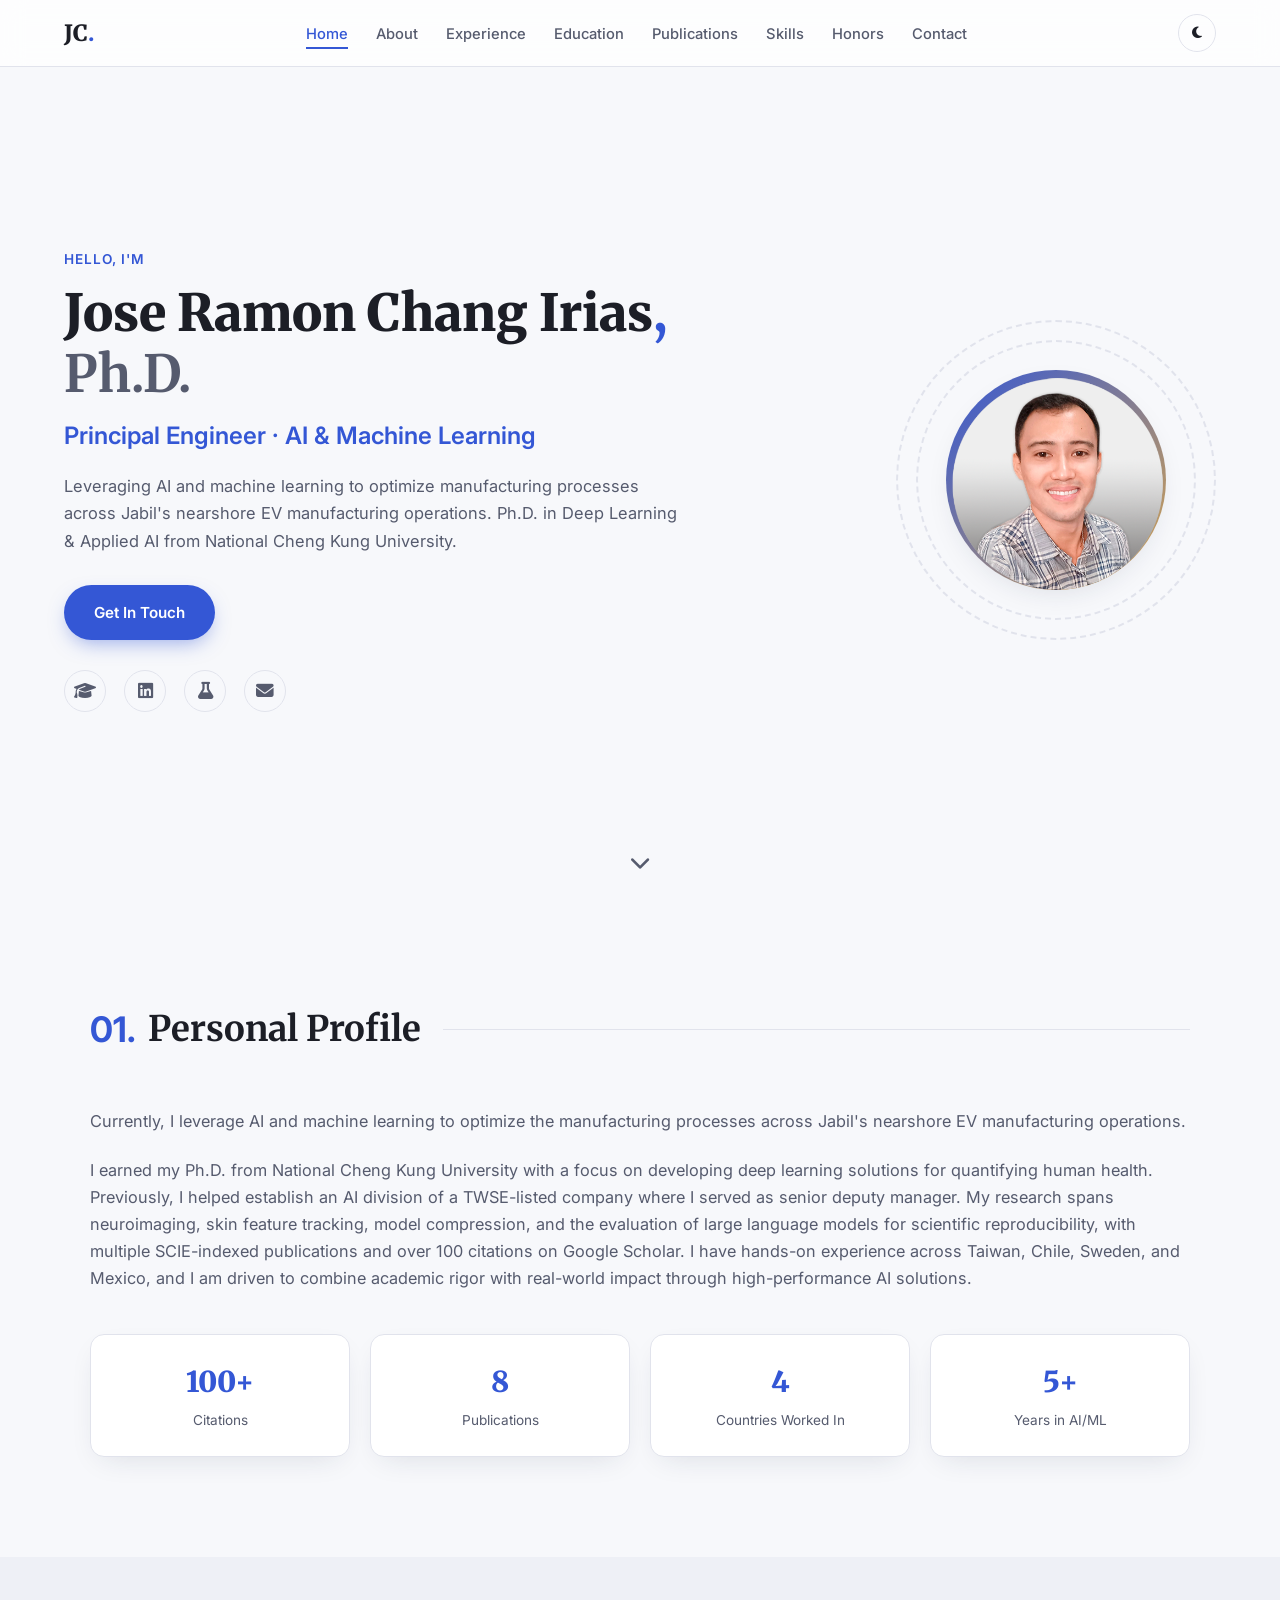
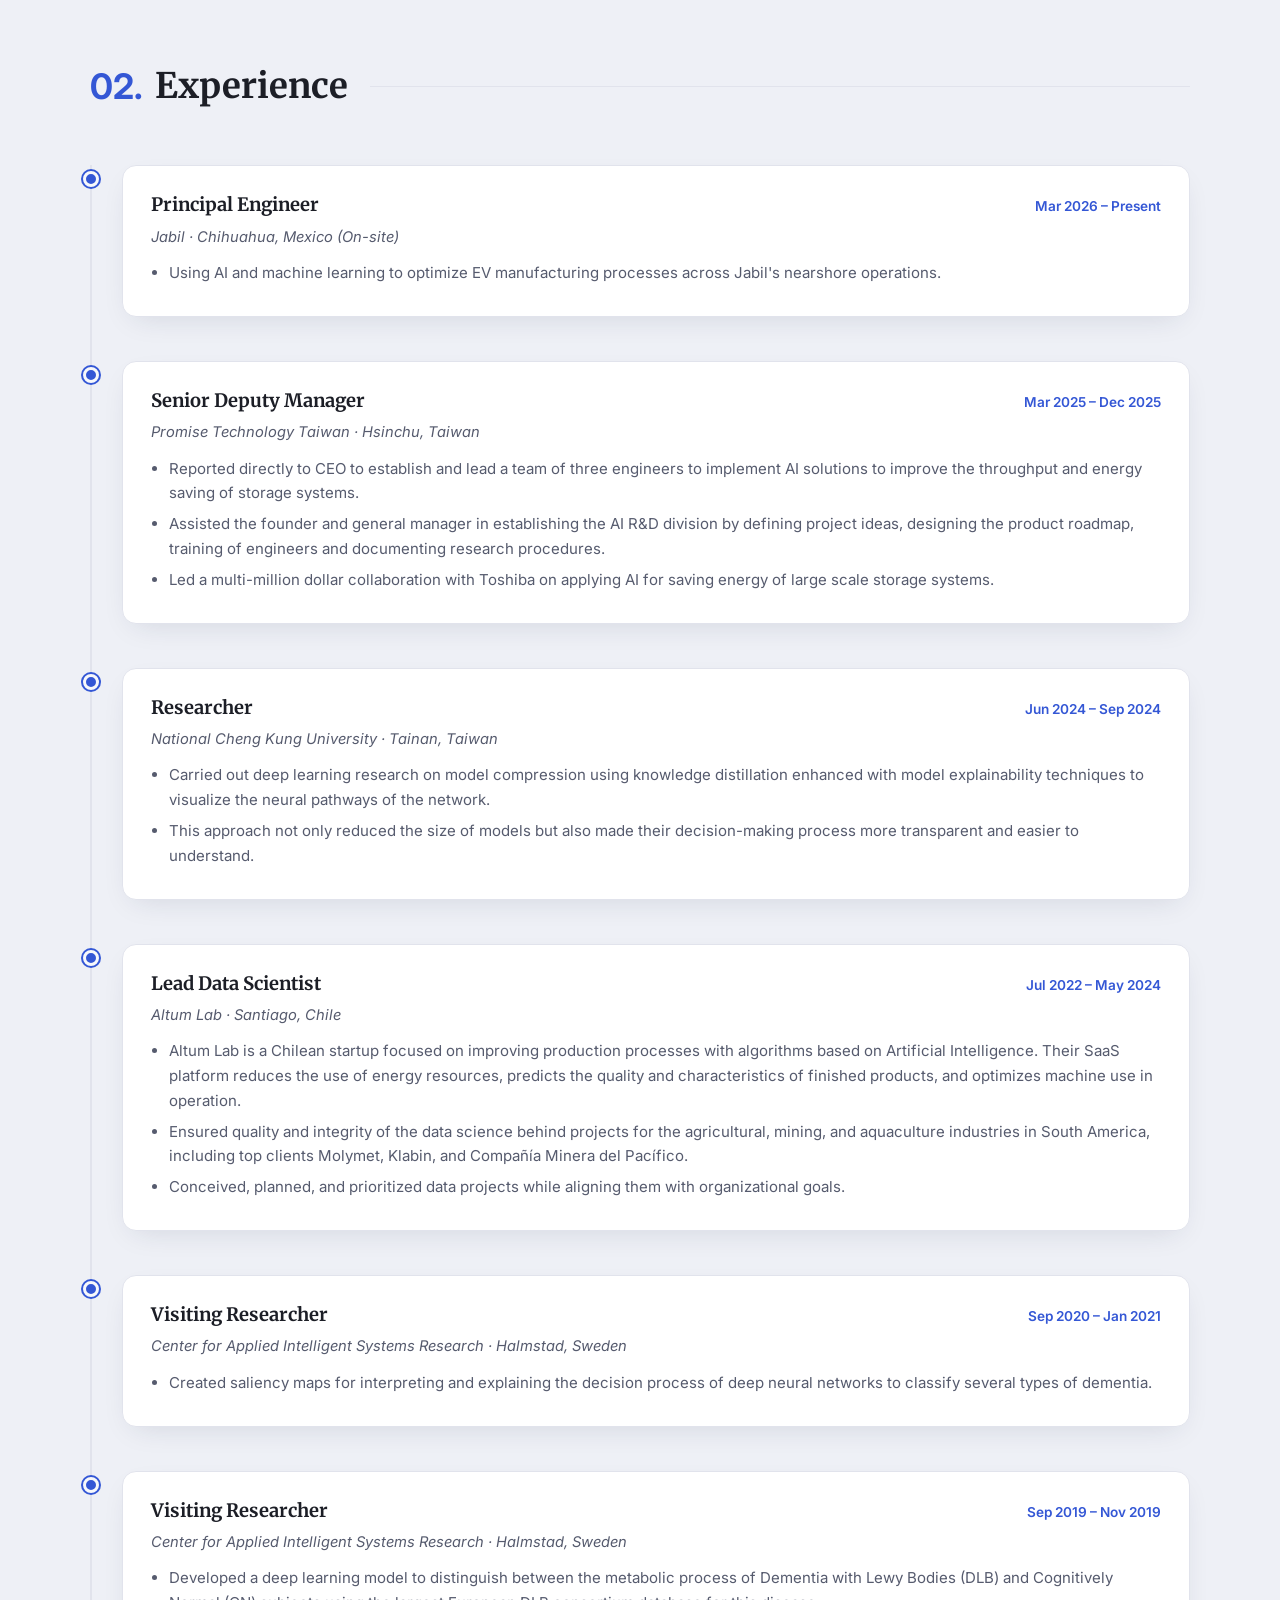
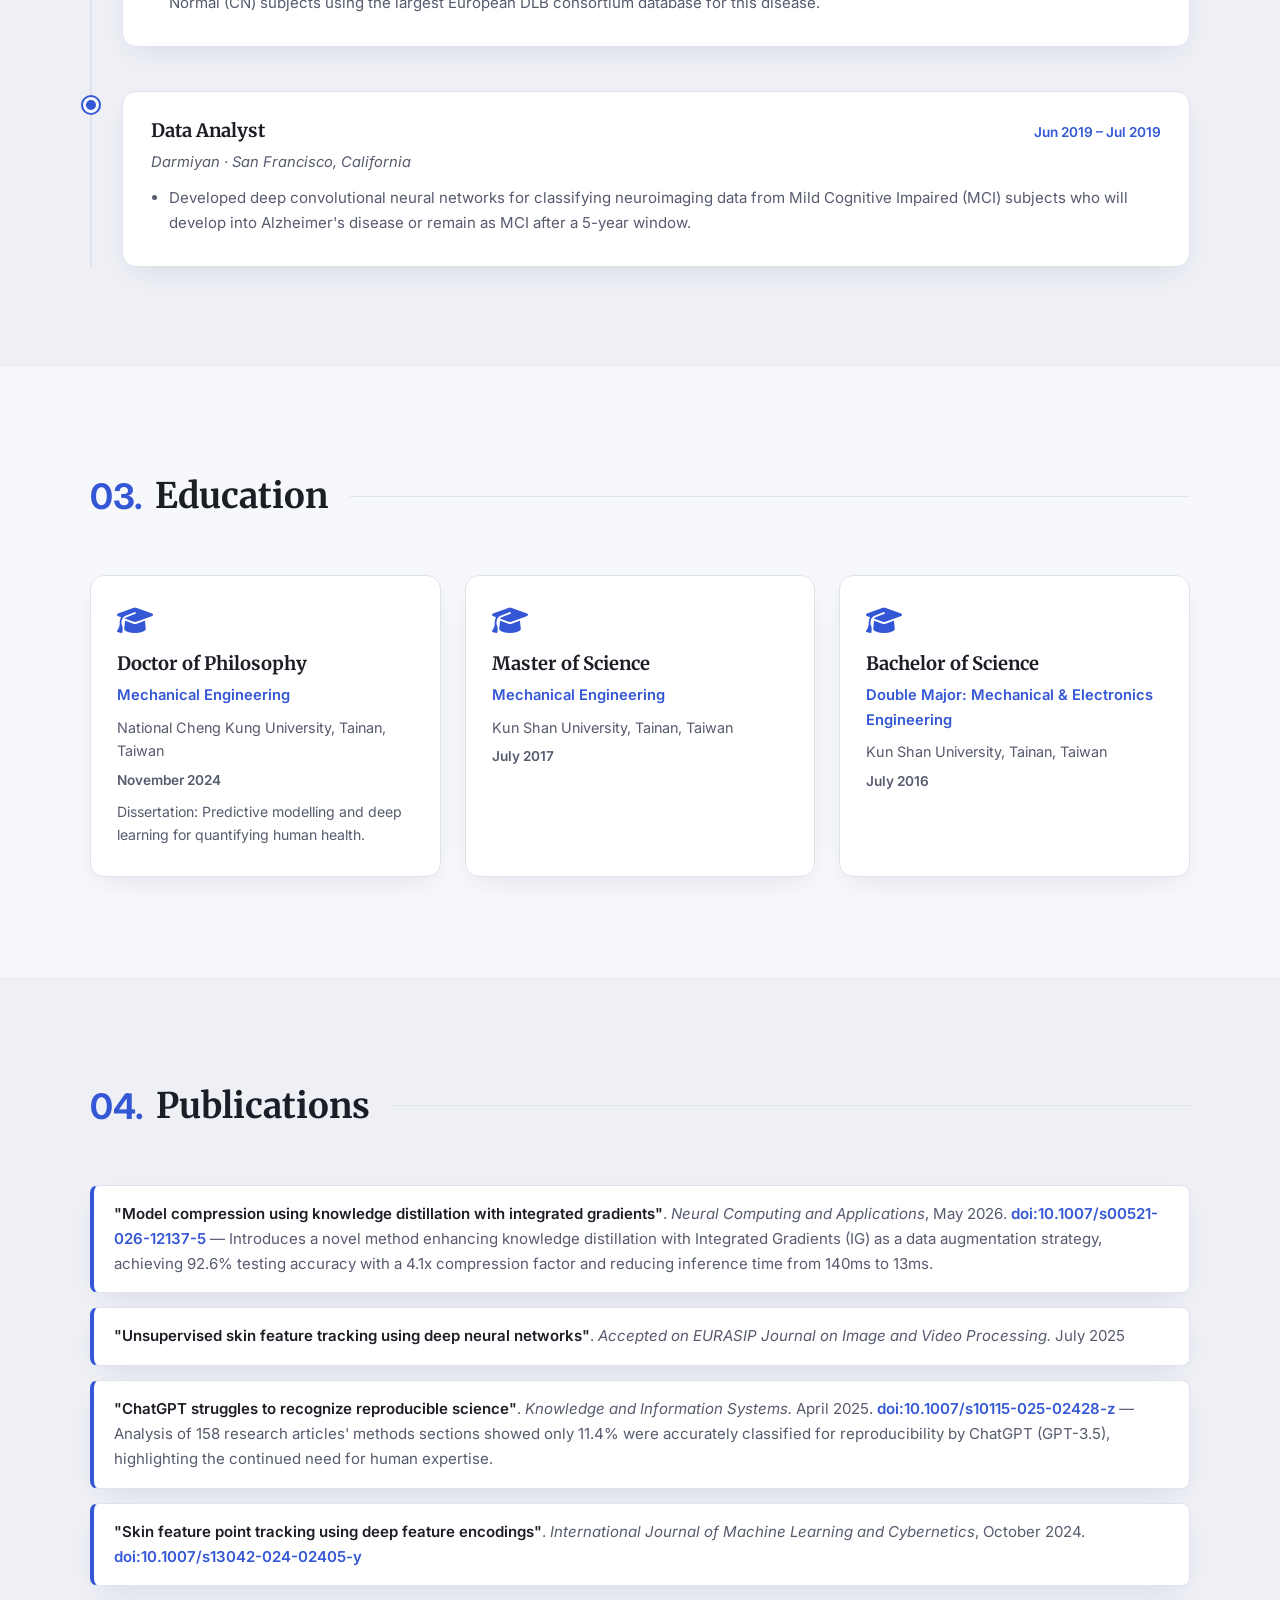
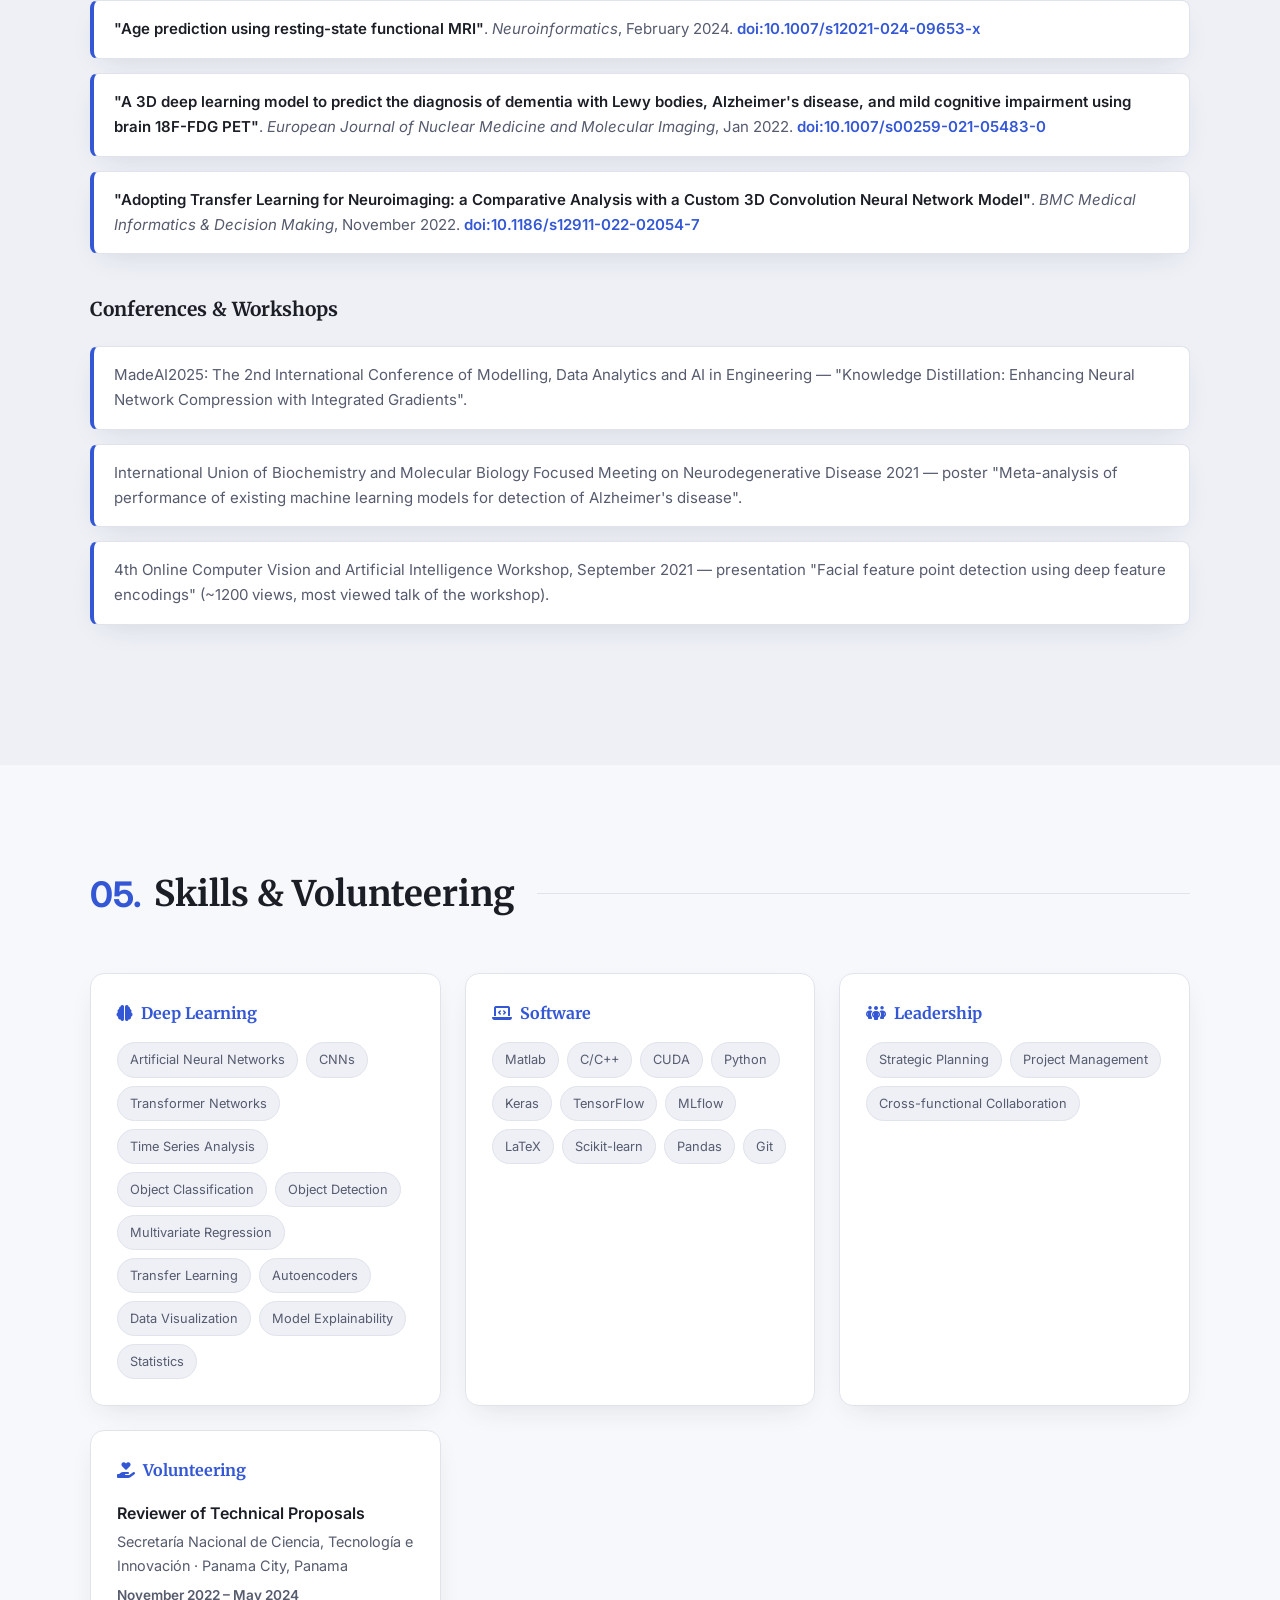
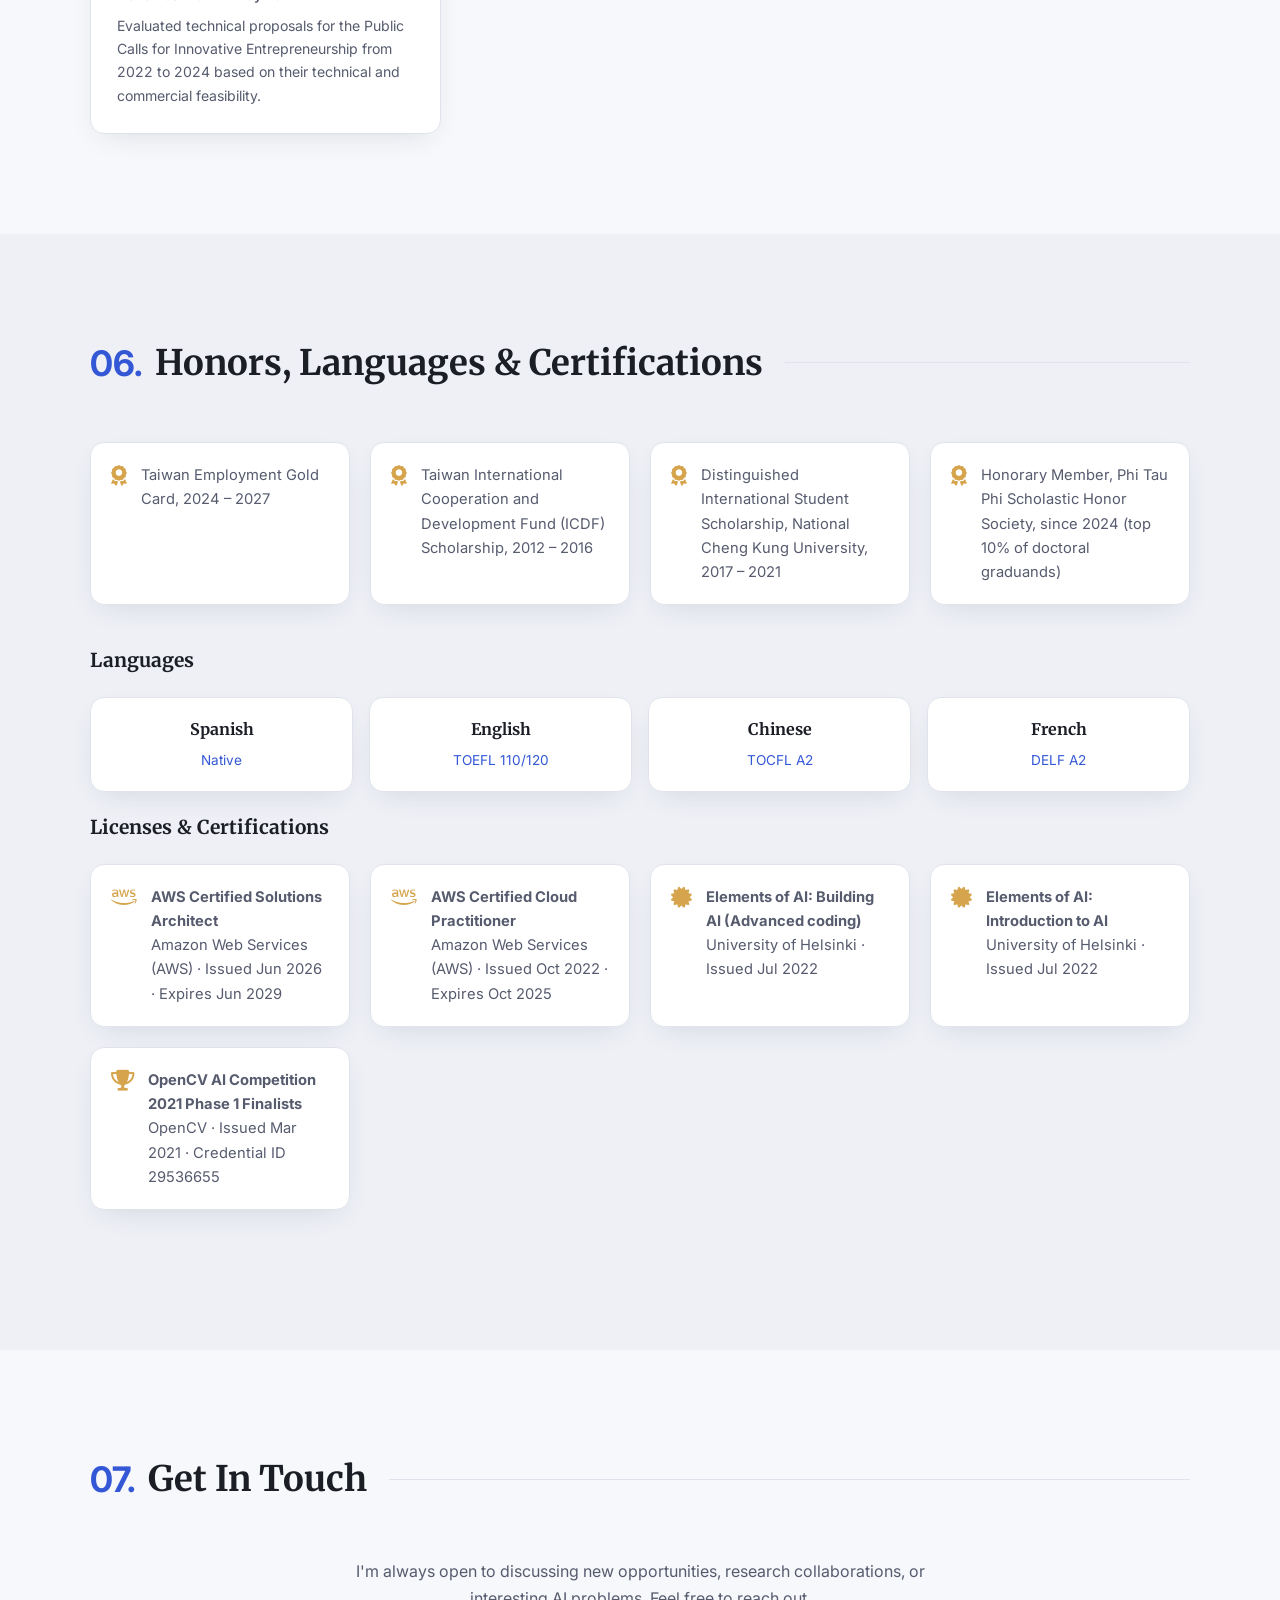
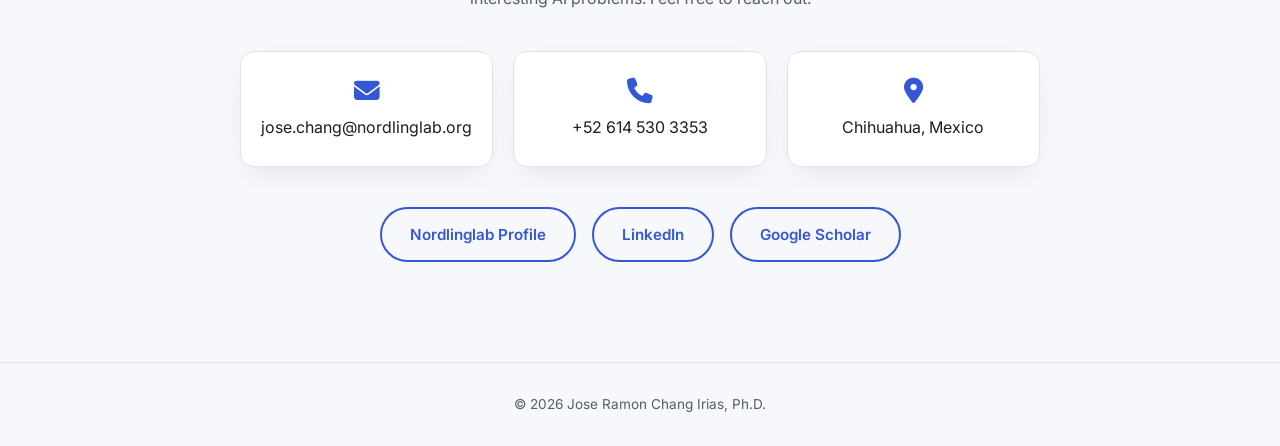
==== commit db0b25c1: "fix to resume" ====
--- a/index.html
+++ b/index.html
@@ -103,9 +103,6 @@
     <p class="hero-desc">Leveraging AI and machine learning to optimize manufacturing processes across Jabil's nearshore EV manufacturing operations. Ph.D. in Deep Learning & Applied AI from National Cheng Kung University.</p>
     <div class="hero-buttons">
       <a href="#contact" class="btn btn-primary">Get In Touch</a>
-      <a href="Resume.pdf" class="btn btn-outline" target="_blank" rel="noopener noreferrer"><i class="fa-solid fa-file-arrow-down"></i> Resume</a>
-
-
     </div>
     <div class="hero-socials">
       <a href="https://scholar.google.com/citations?user=WvDz7nAAAAAJ&hl=en" target="_blank" rel="noopener noreferrer" aria-label="Google Scholar"><i class="fa-solid fa-graduation-cap"></i></a>
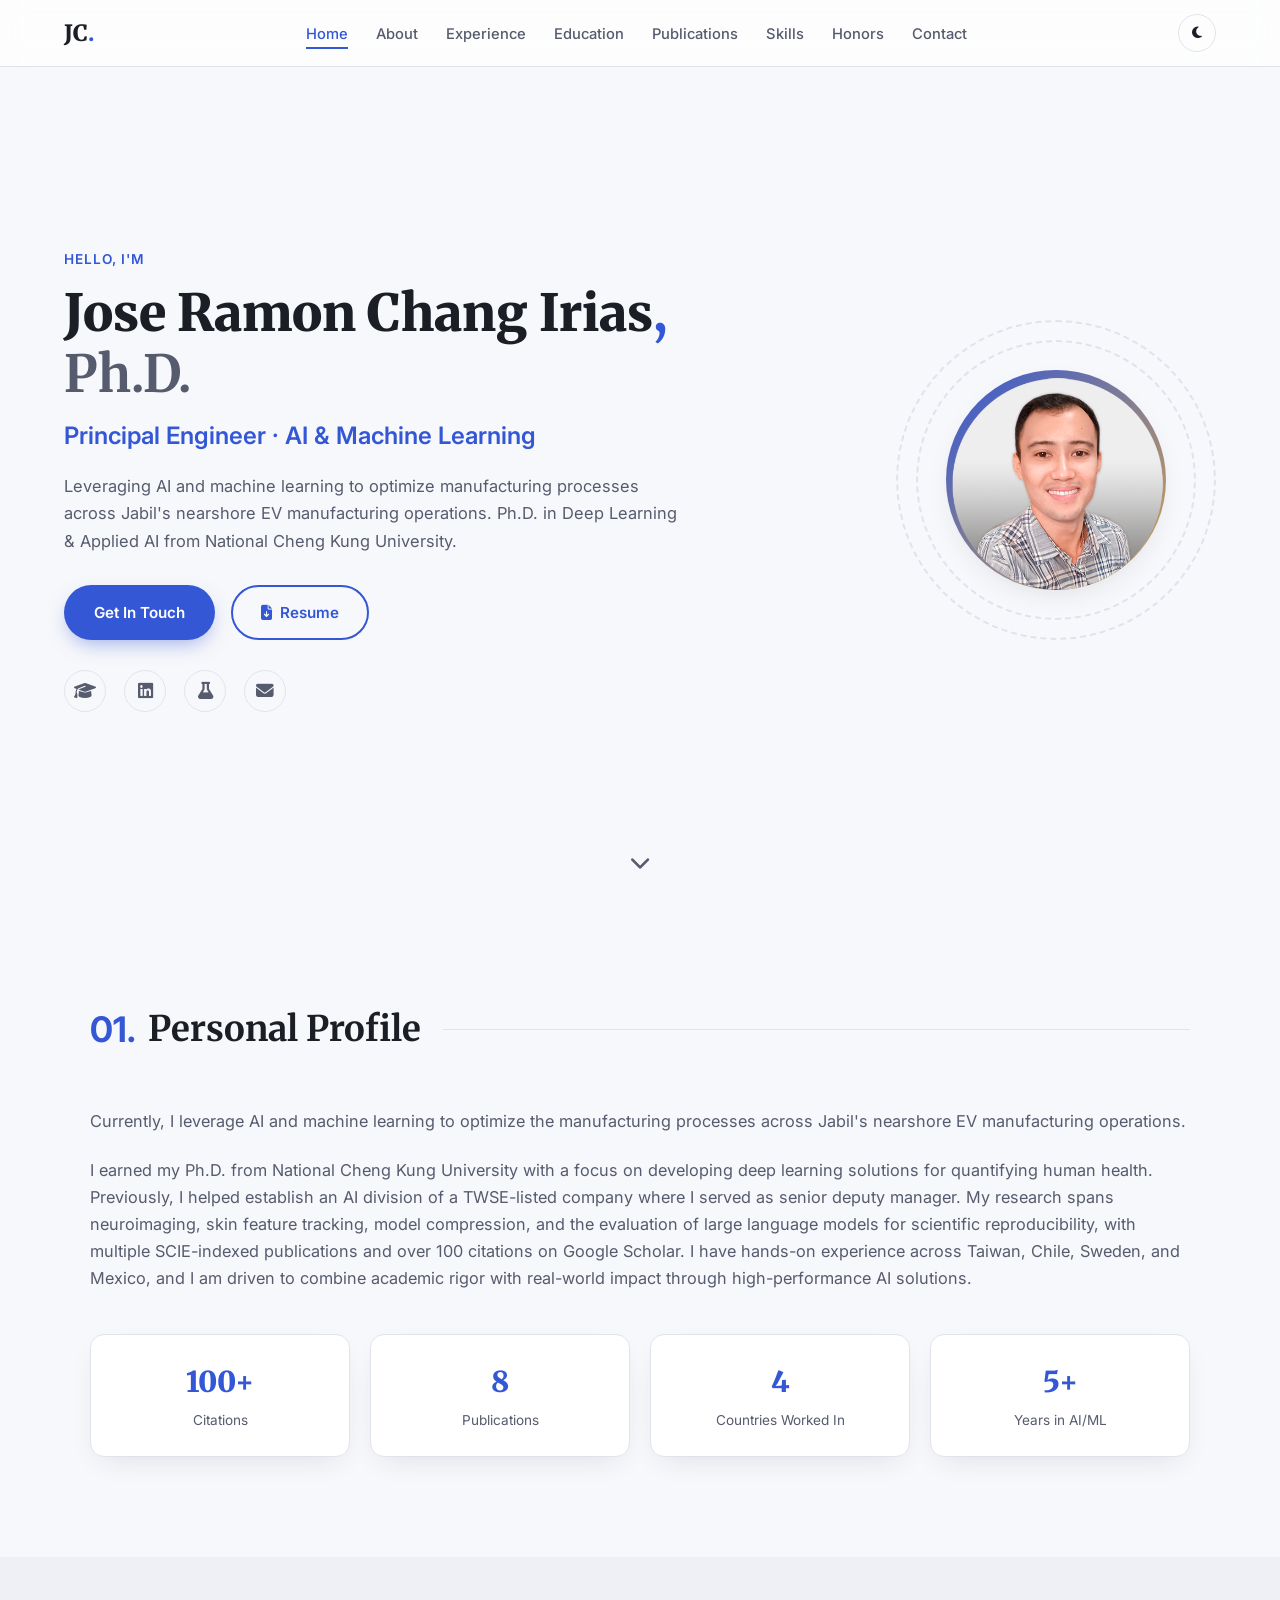
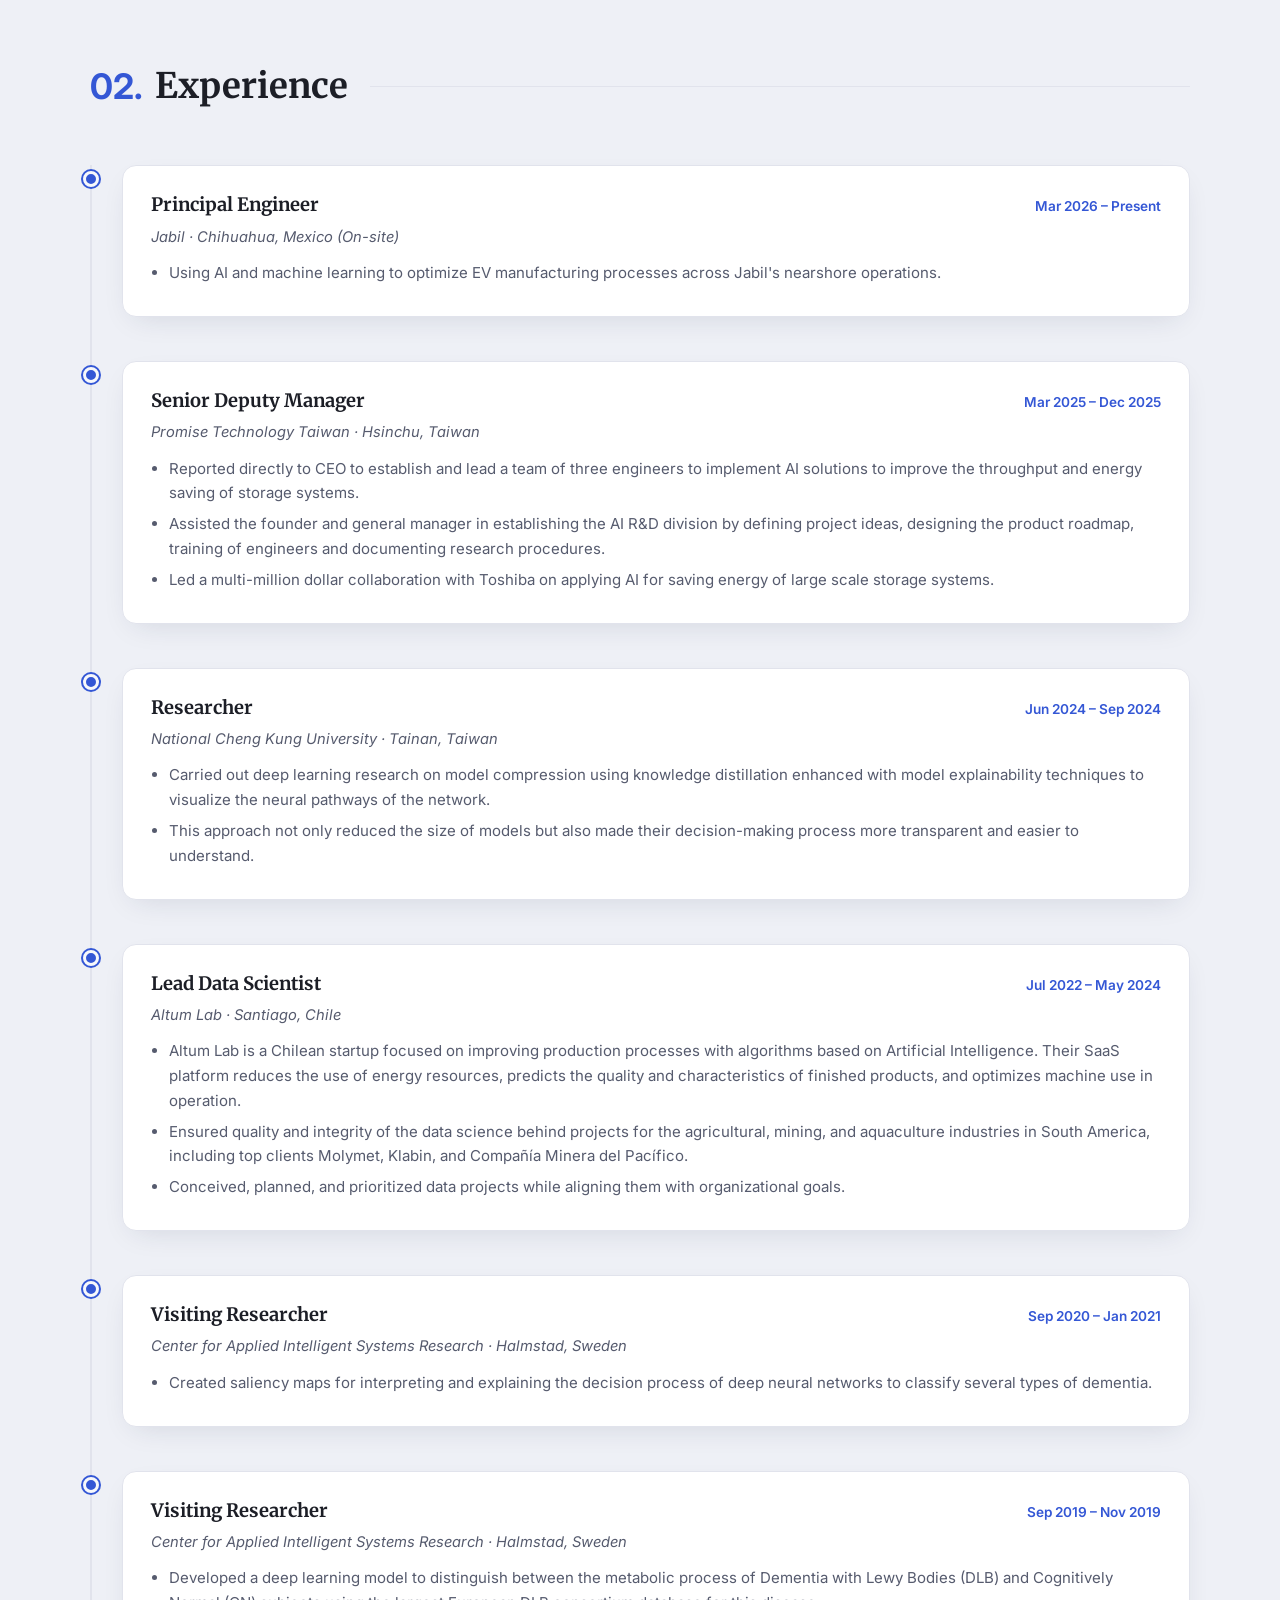
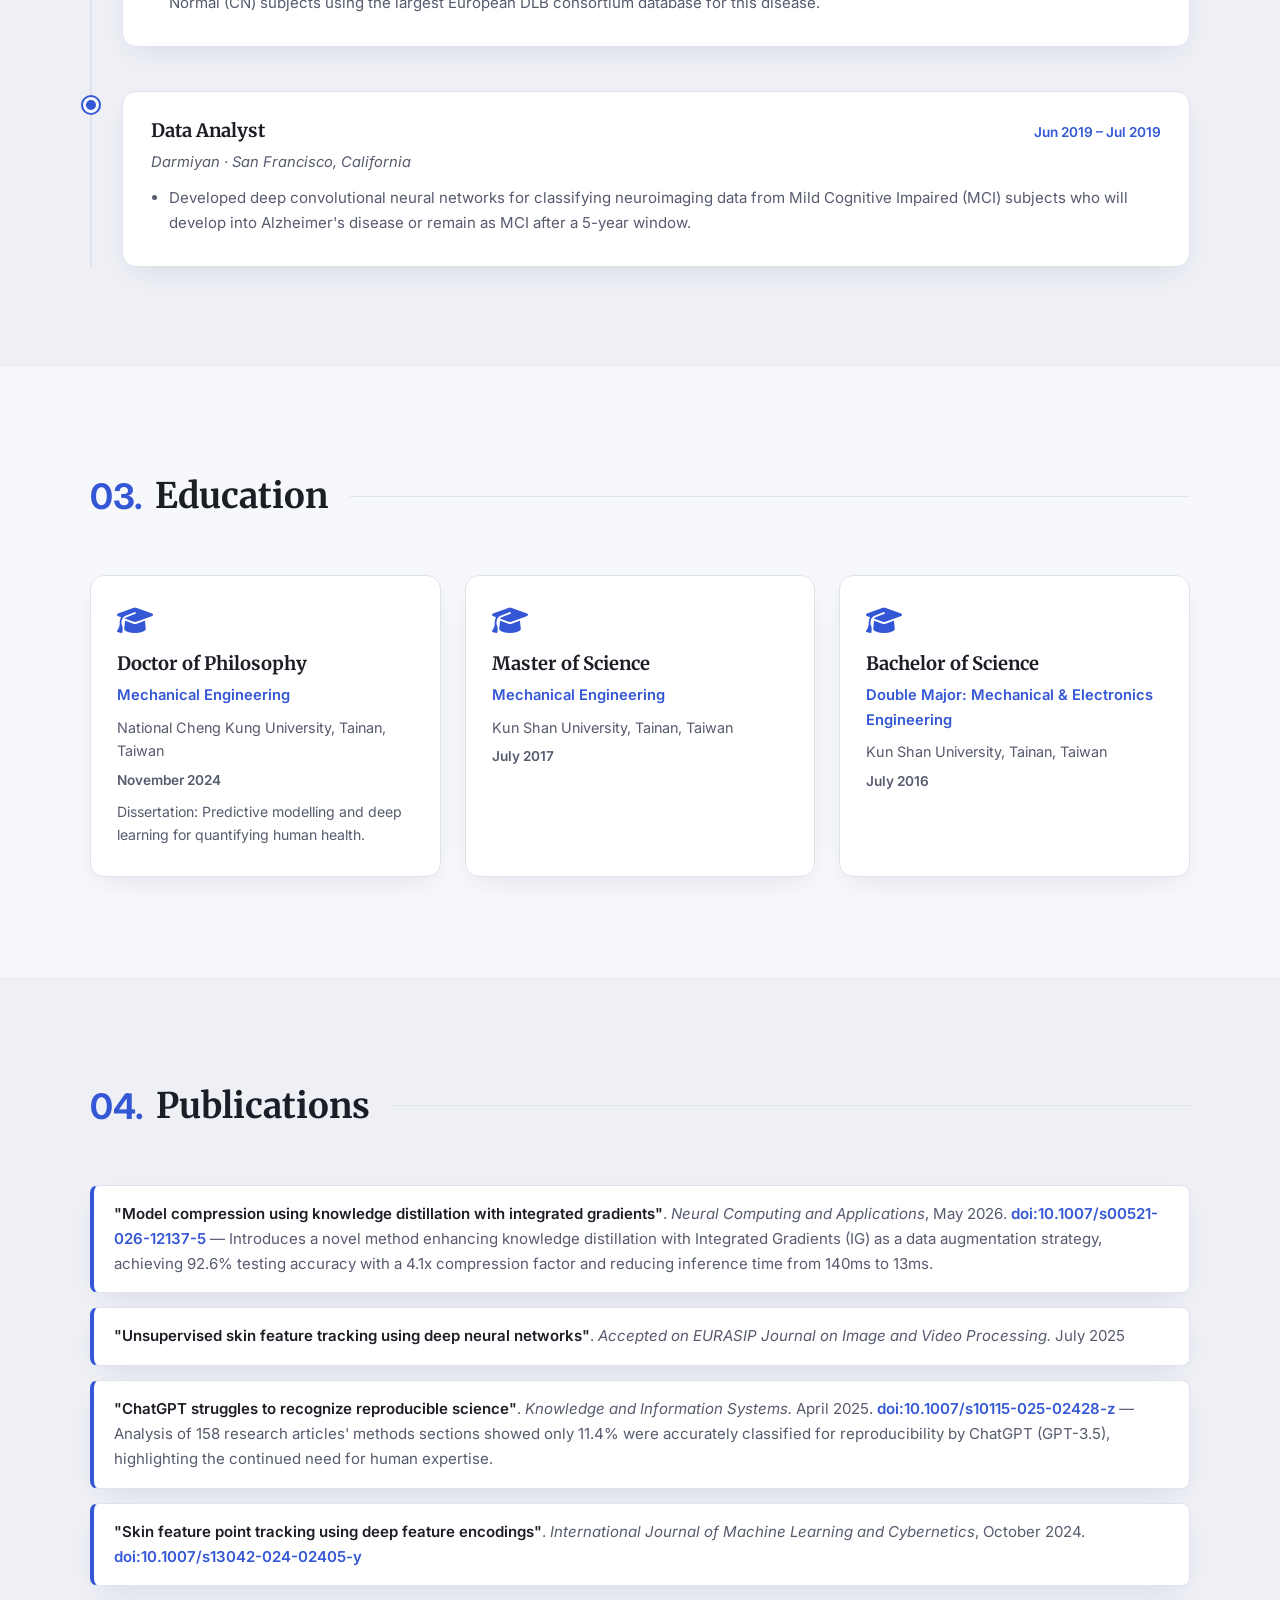
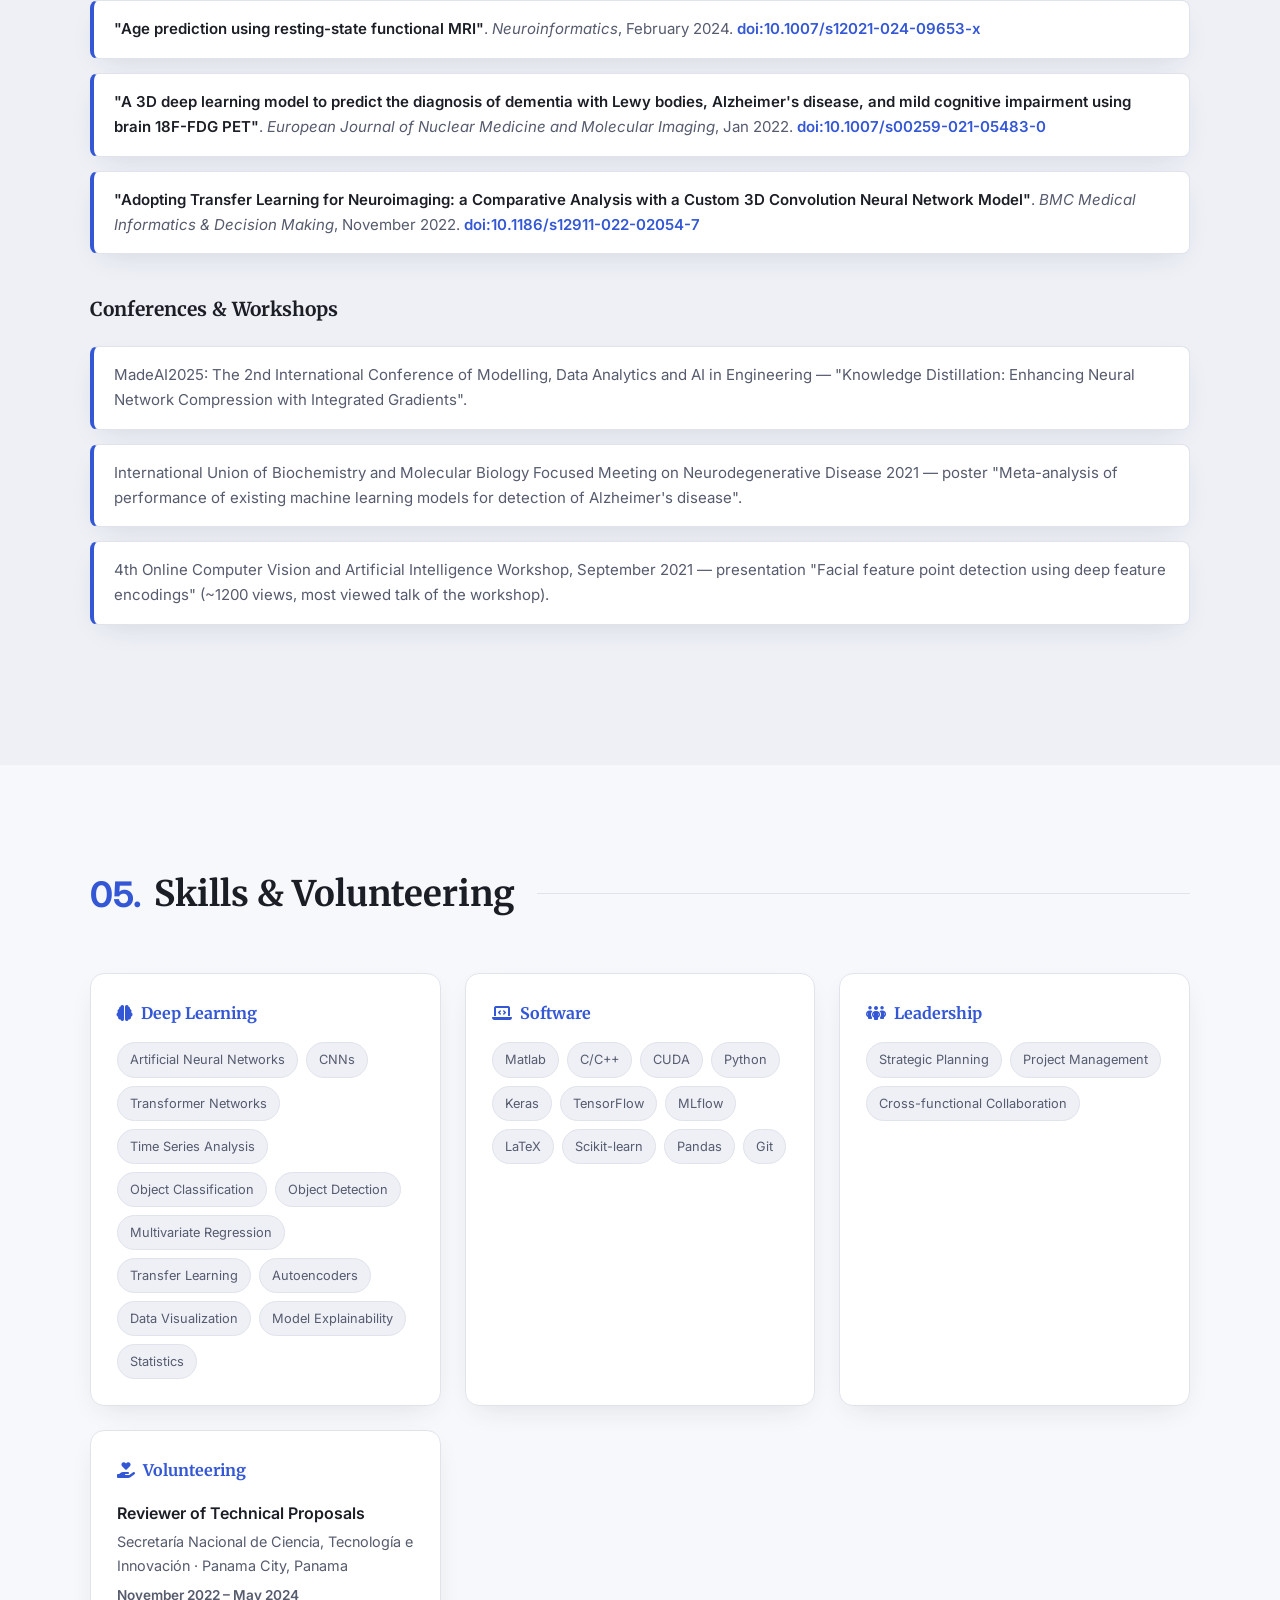
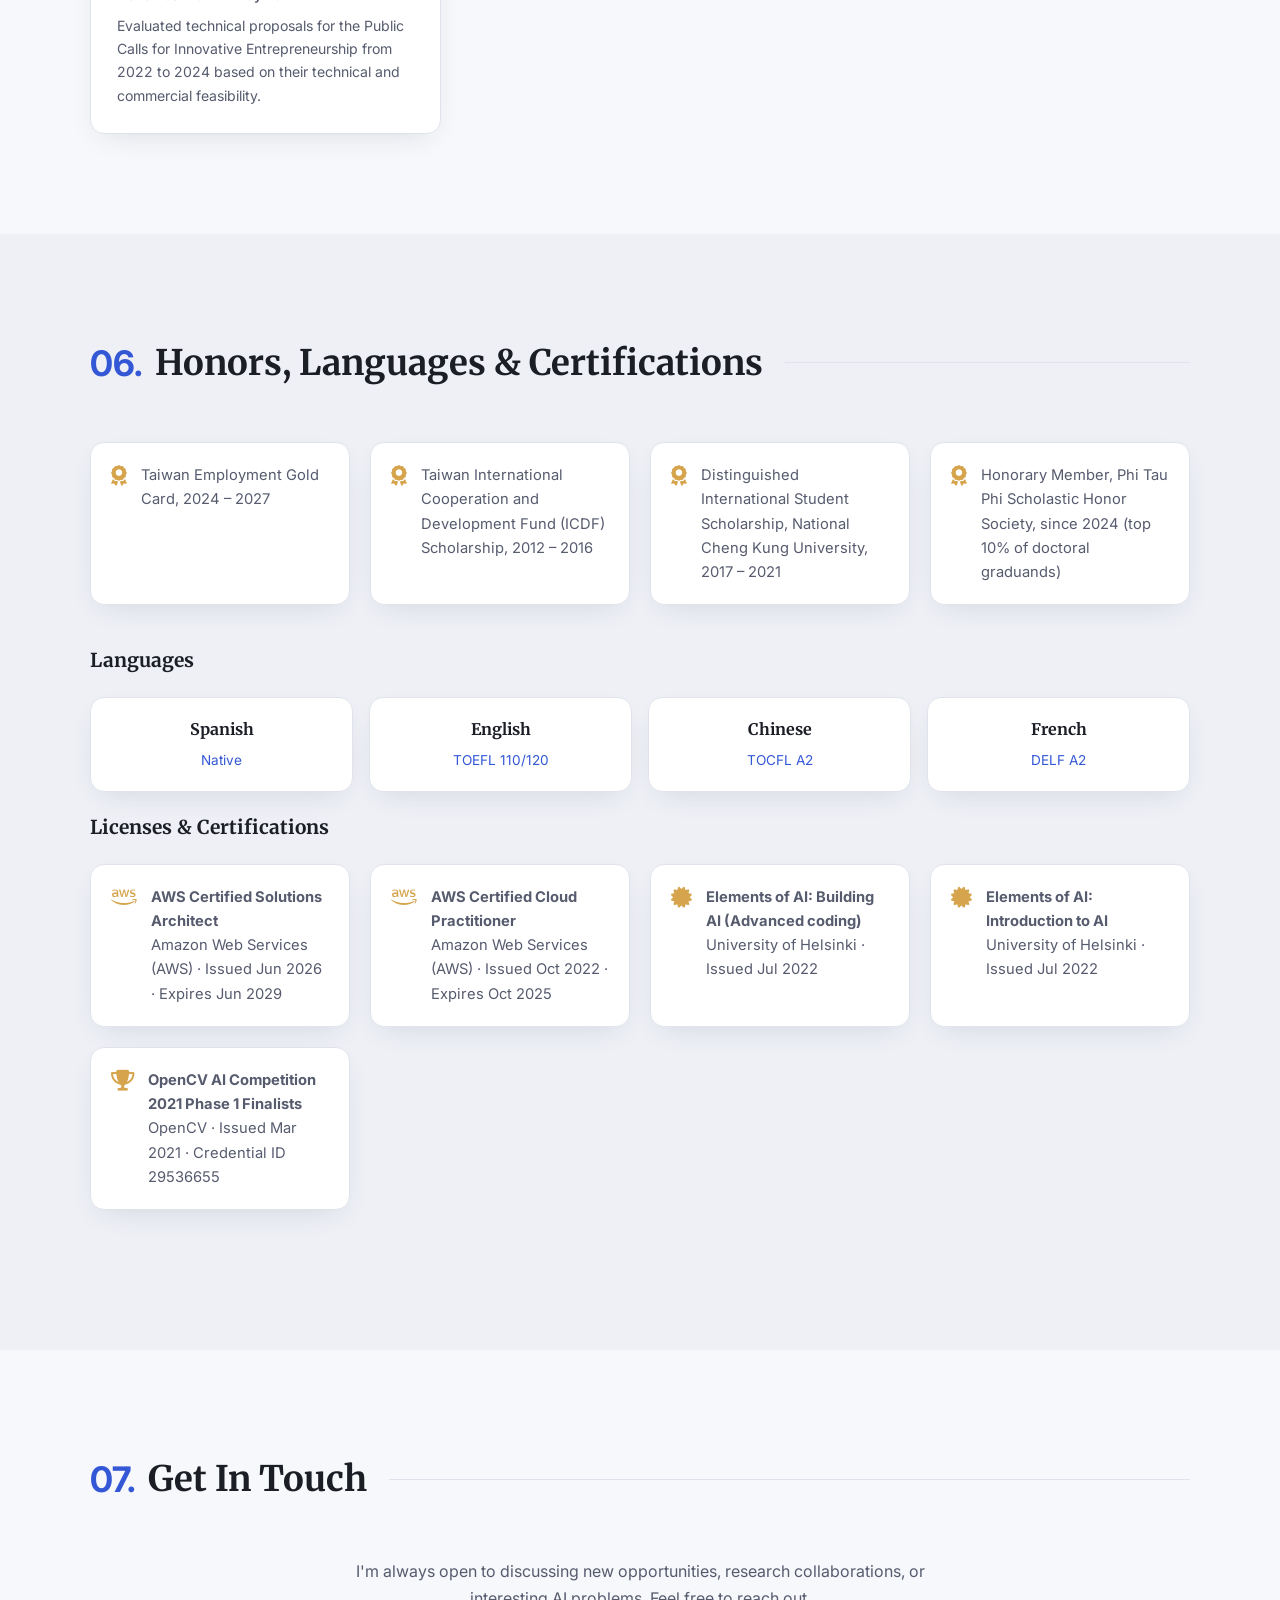
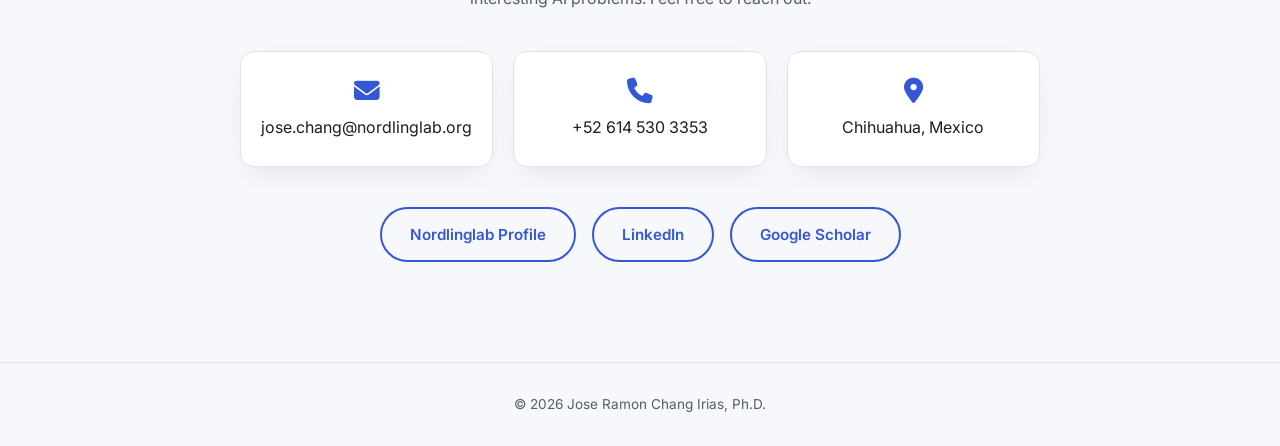
==== commit 8e82f551: "added download resume button" ====
--- a/index.html
+++ b/index.html
@@ -103,6 +103,7 @@
     <p class="hero-desc">Leveraging AI and machine learning to optimize manufacturing processes across Jabil's nearshore EV manufacturing operations. Ph.D. in Deep Learning & Applied AI from National Cheng Kung University.</p>
     <div class="hero-buttons">
       <a href="#contact" class="btn btn-primary">Get In Touch</a>
+      <a href="Resume.pdf" class="btn btn-outline" target="_blank" rel="noopener noreferrer"><i class="fa-solid fa-file-arrow-down"></i> Resume</a>
     </div>
     <div class="hero-socials">
       <a href="https://scholar.google.com/citations?user=WvDz7nAAAAAJ&hl=en" target="_blank" rel="noopener noreferrer" aria-label="Google Scholar"><i class="fa-solid fa-graduation-cap"></i></a>
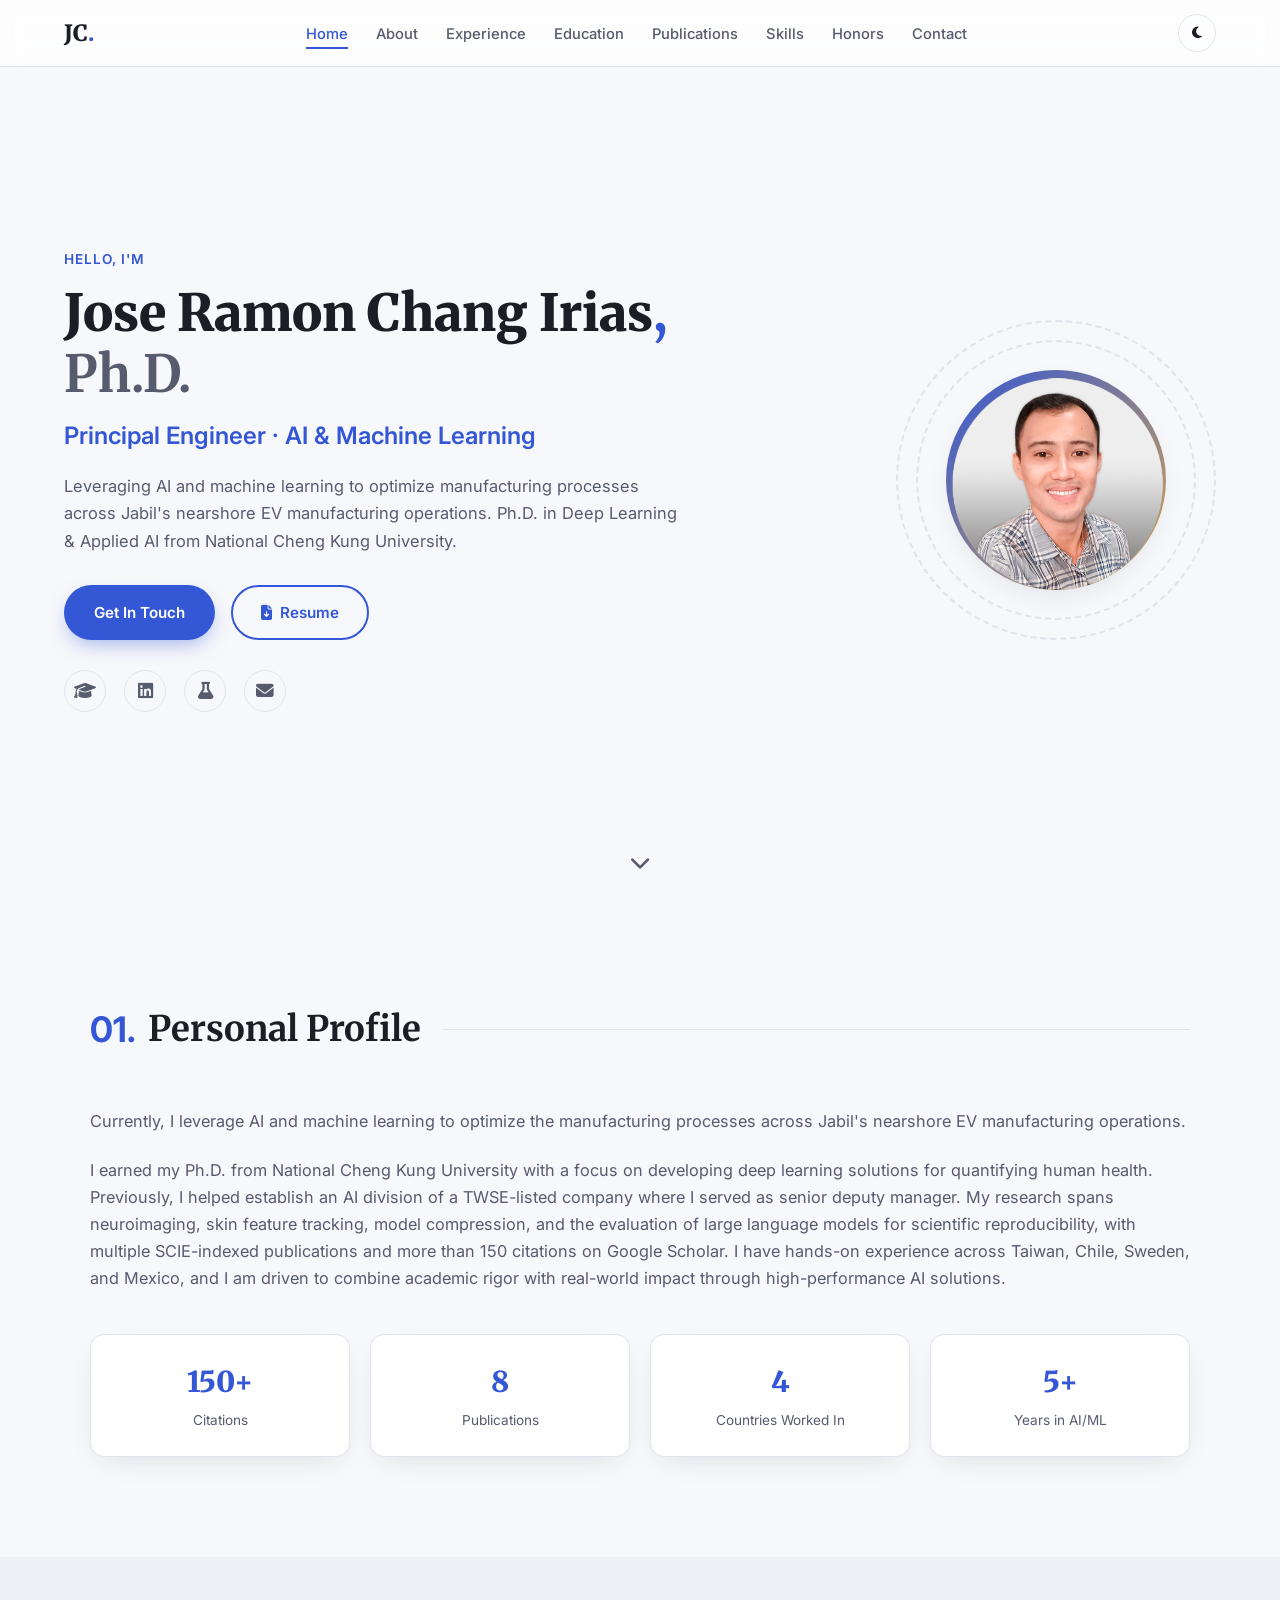
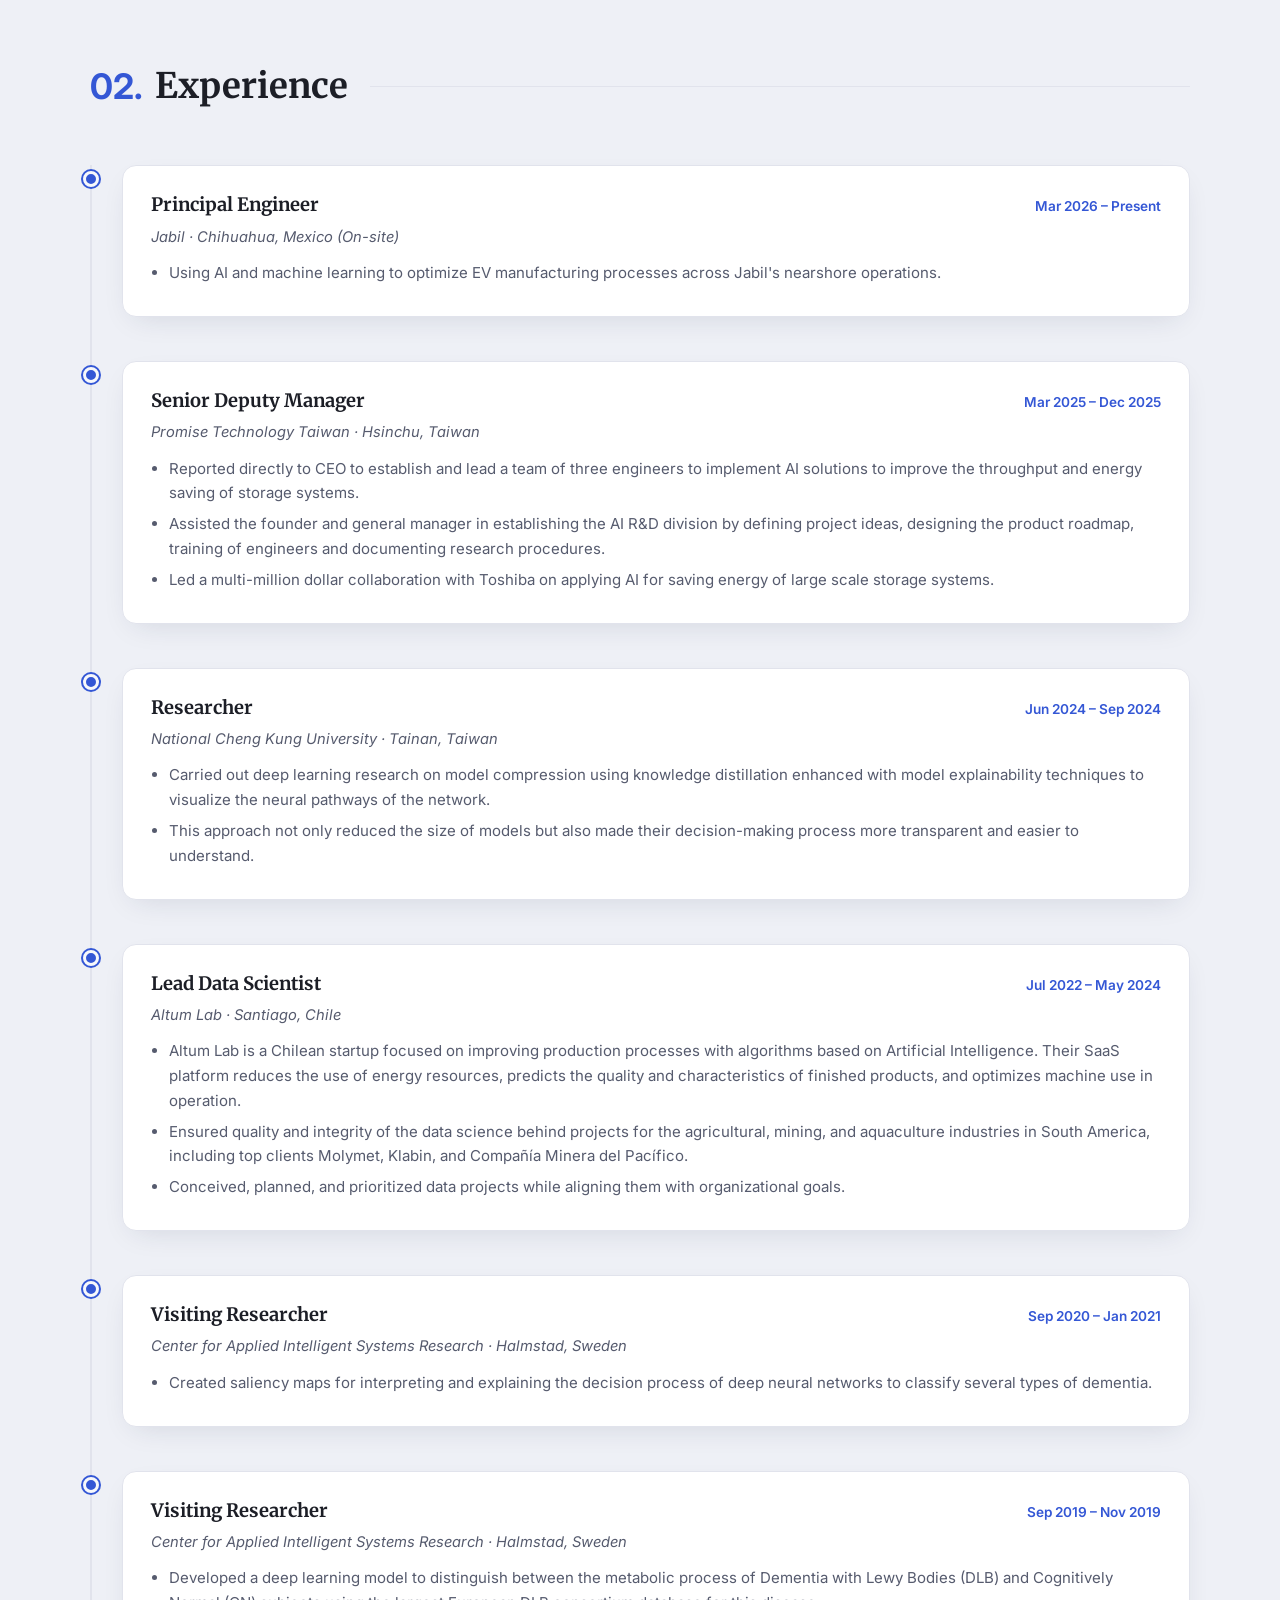
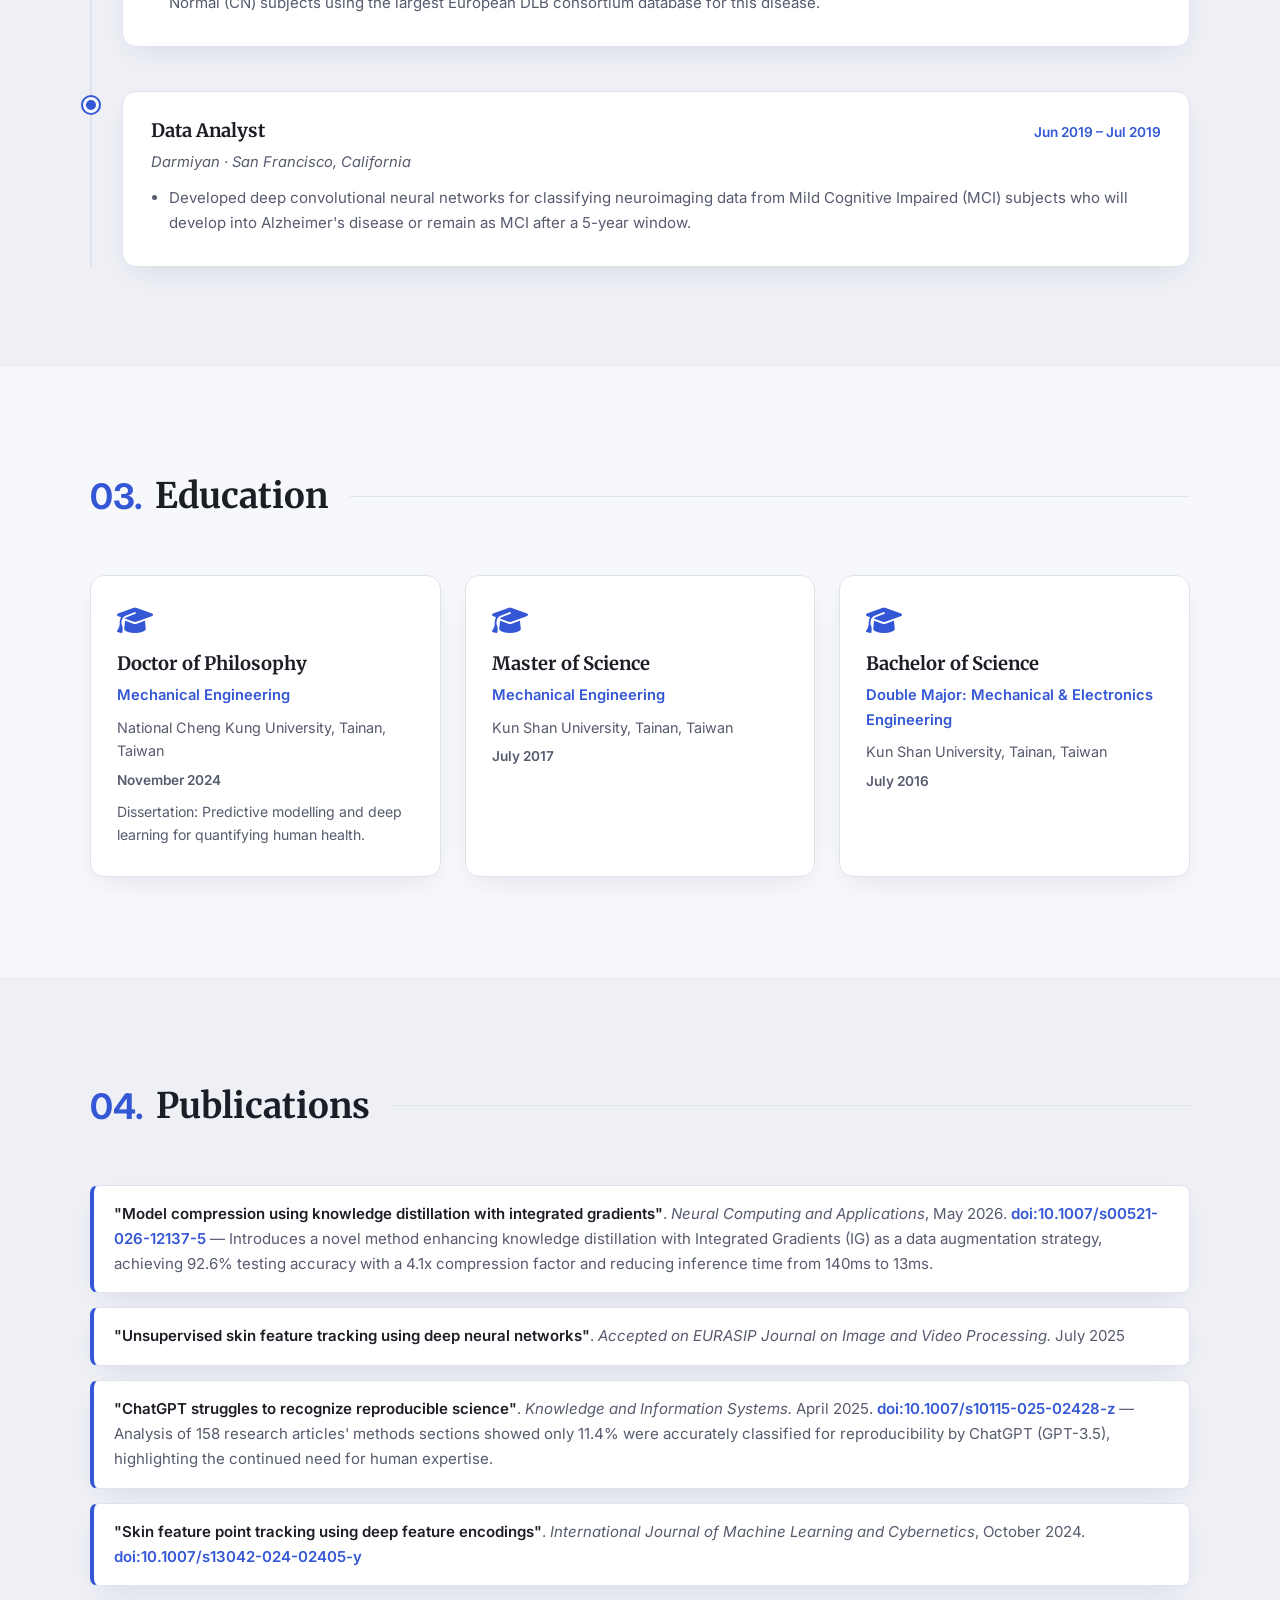
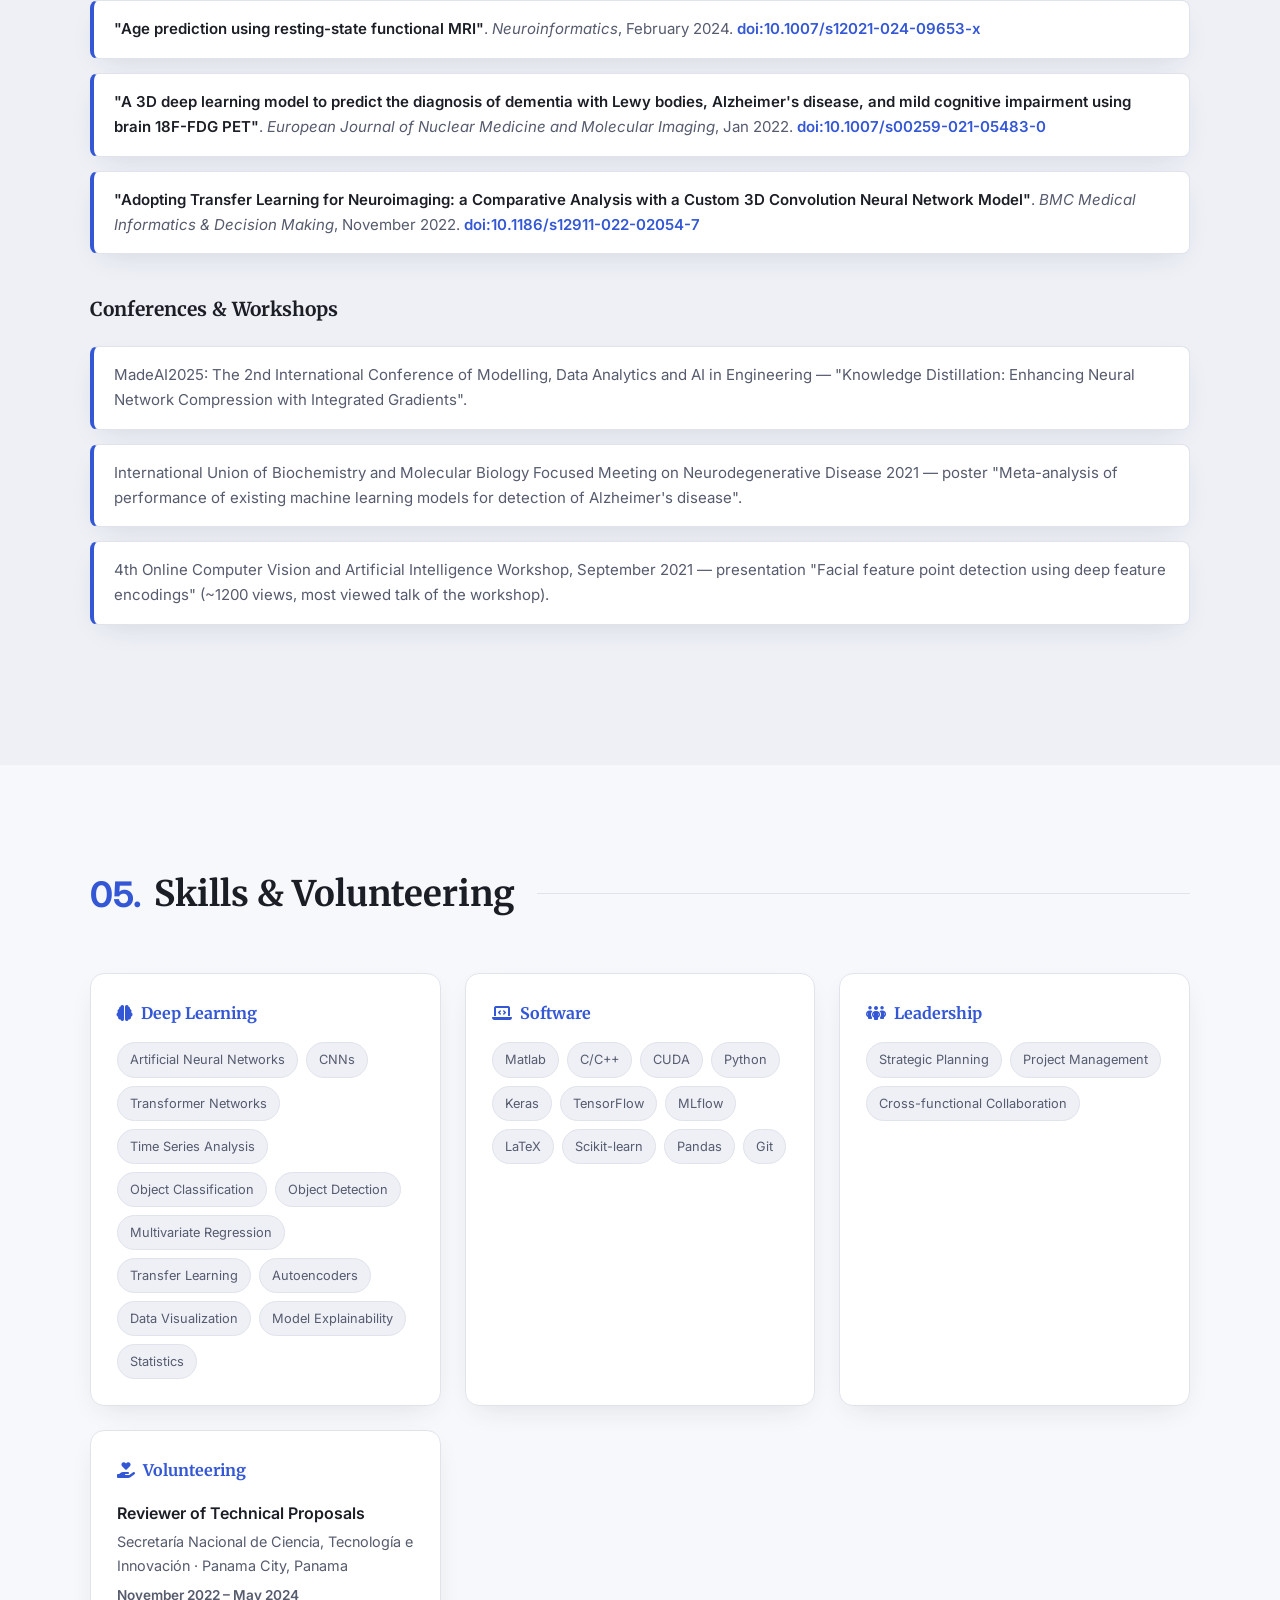
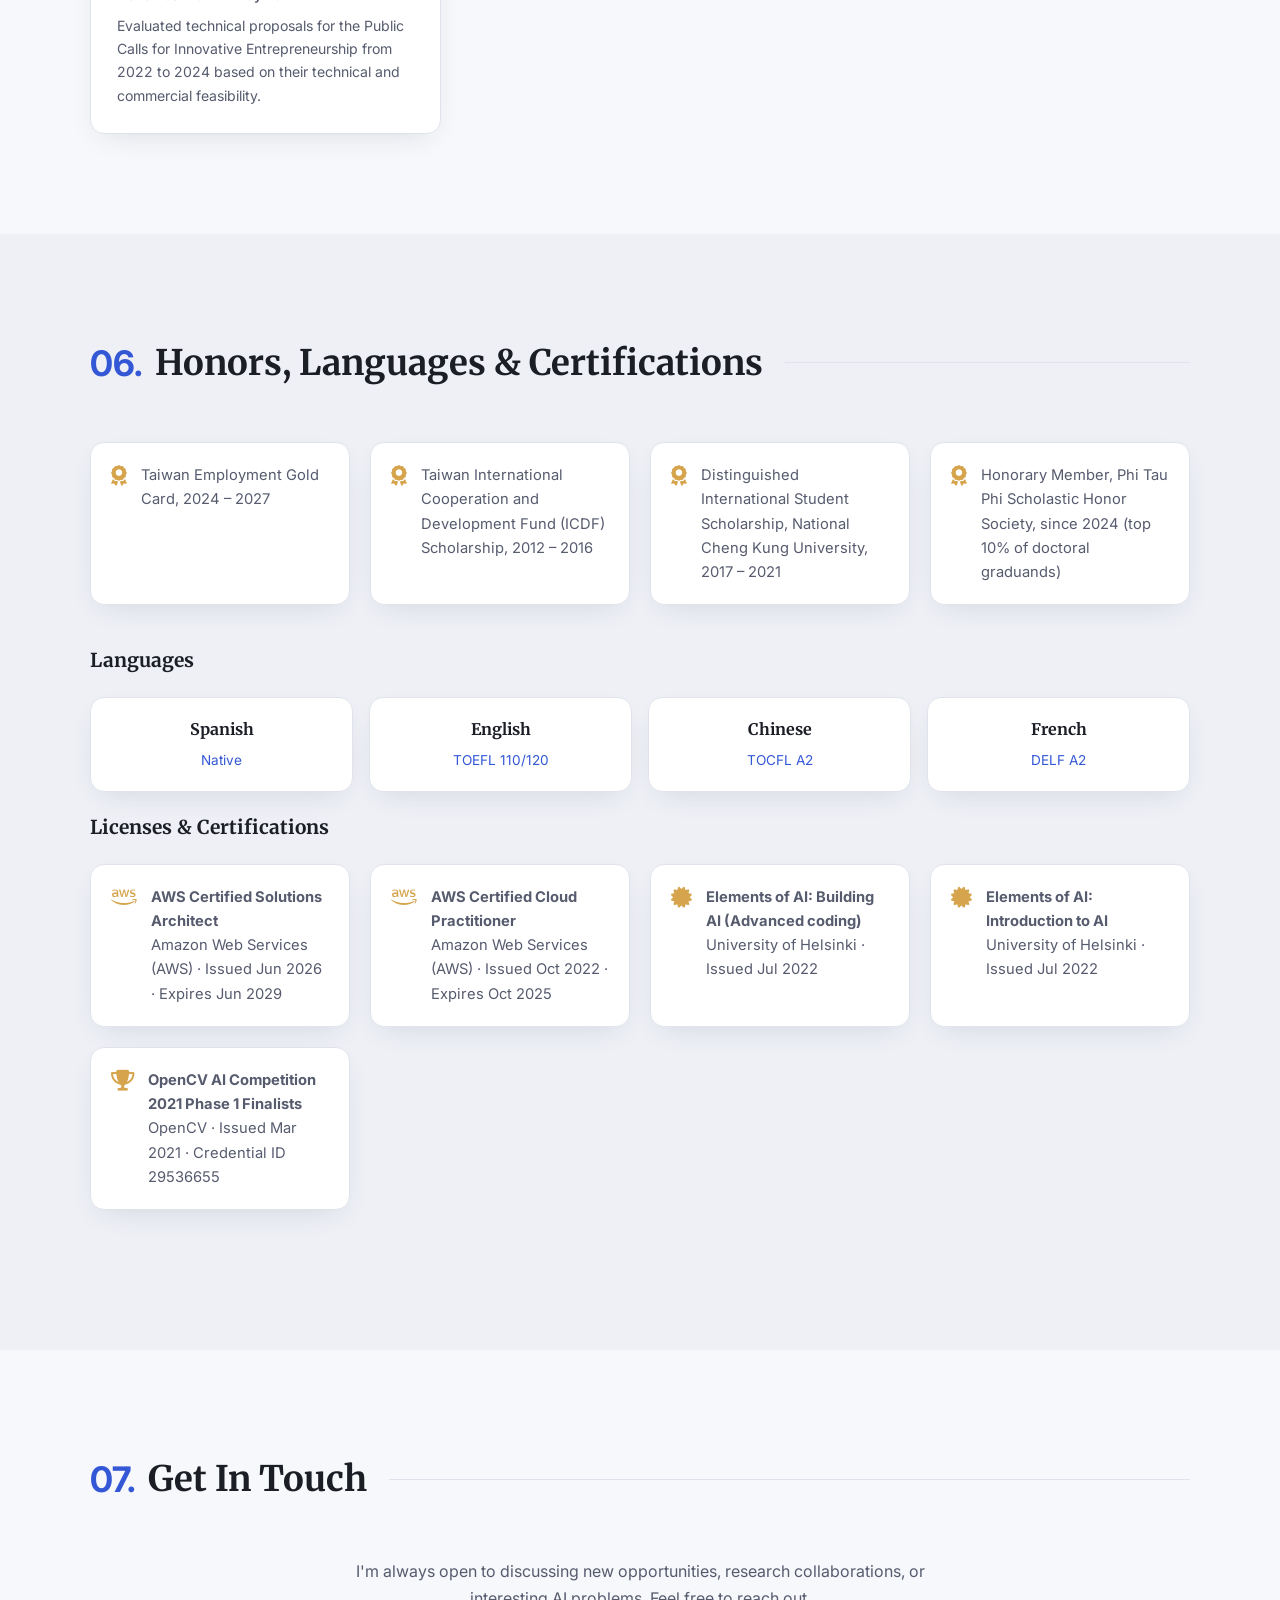
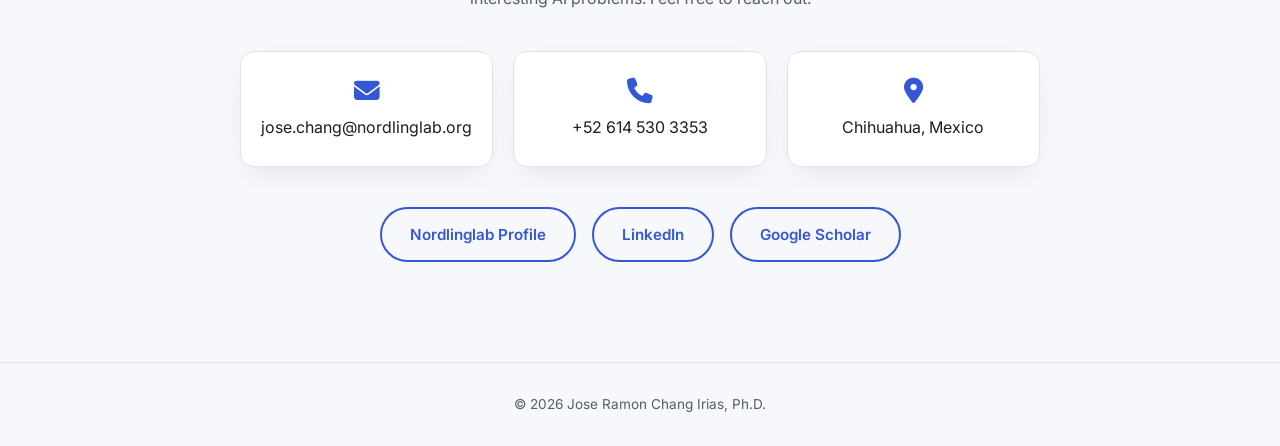
==== commit 77fc098f: "Update citations to 150+ and add Patents section" ====
--- a/index.html
+++ b/index.html
@@ -140,12 +140,12 @@
           for quantifying human health. Previously, I helped establish an AI division of a TWSE-listed company where
           I served as senior deputy manager. My research spans neuroimaging, skin feature tracking, model compression,
           and the evaluation of large language models for scientific reproducibility, with multiple SCIE-indexed
-          publications and over 100 citations on Google Scholar. I have hands-on experience across Taiwan, Chile,
+          publications and more than 150 citations on Google Scholar. I have hands-on experience across Taiwan, Chile,
           Sweden, and Mexico, and I am driven to combine academic rigor with real-world impact through high-performance
           AI solutions.
         </p>
         <div class="about-stats">
-          <div class="stat-card"><span class="stat-num">100+</span><span class="stat-label">Citations</span></div>
+          <div class="stat-card"><span class="stat-num">150+</span><span class="stat-label">Citations</span></div>
           <div class="stat-card"><span class="stat-num">8</span><span class="stat-label">Publications</span></div>
           <div class="stat-card"><span class="stat-num">4</span><span class="stat-label">Countries Worked In</span></div>
           <div class="stat-card"><span class="stat-num">5+</span><span class="stat-label">Years in AI/ML</span></div>
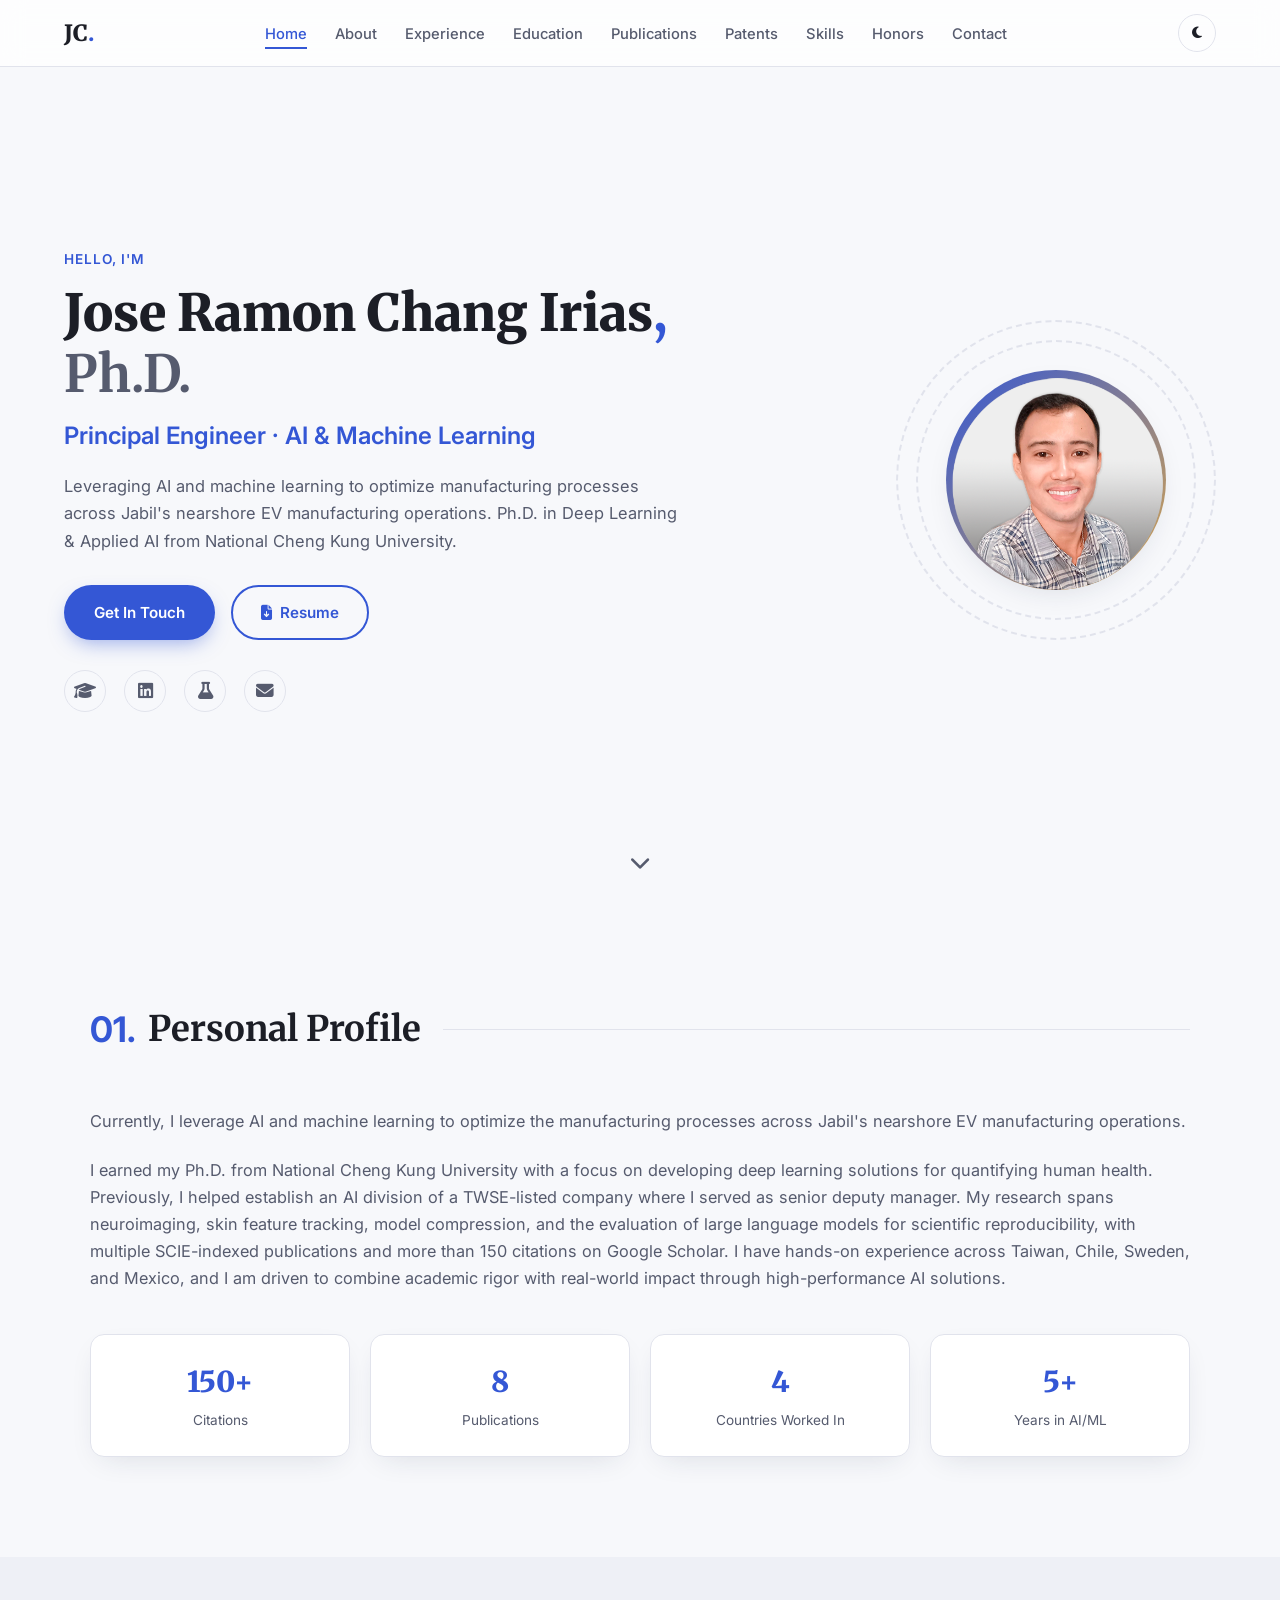
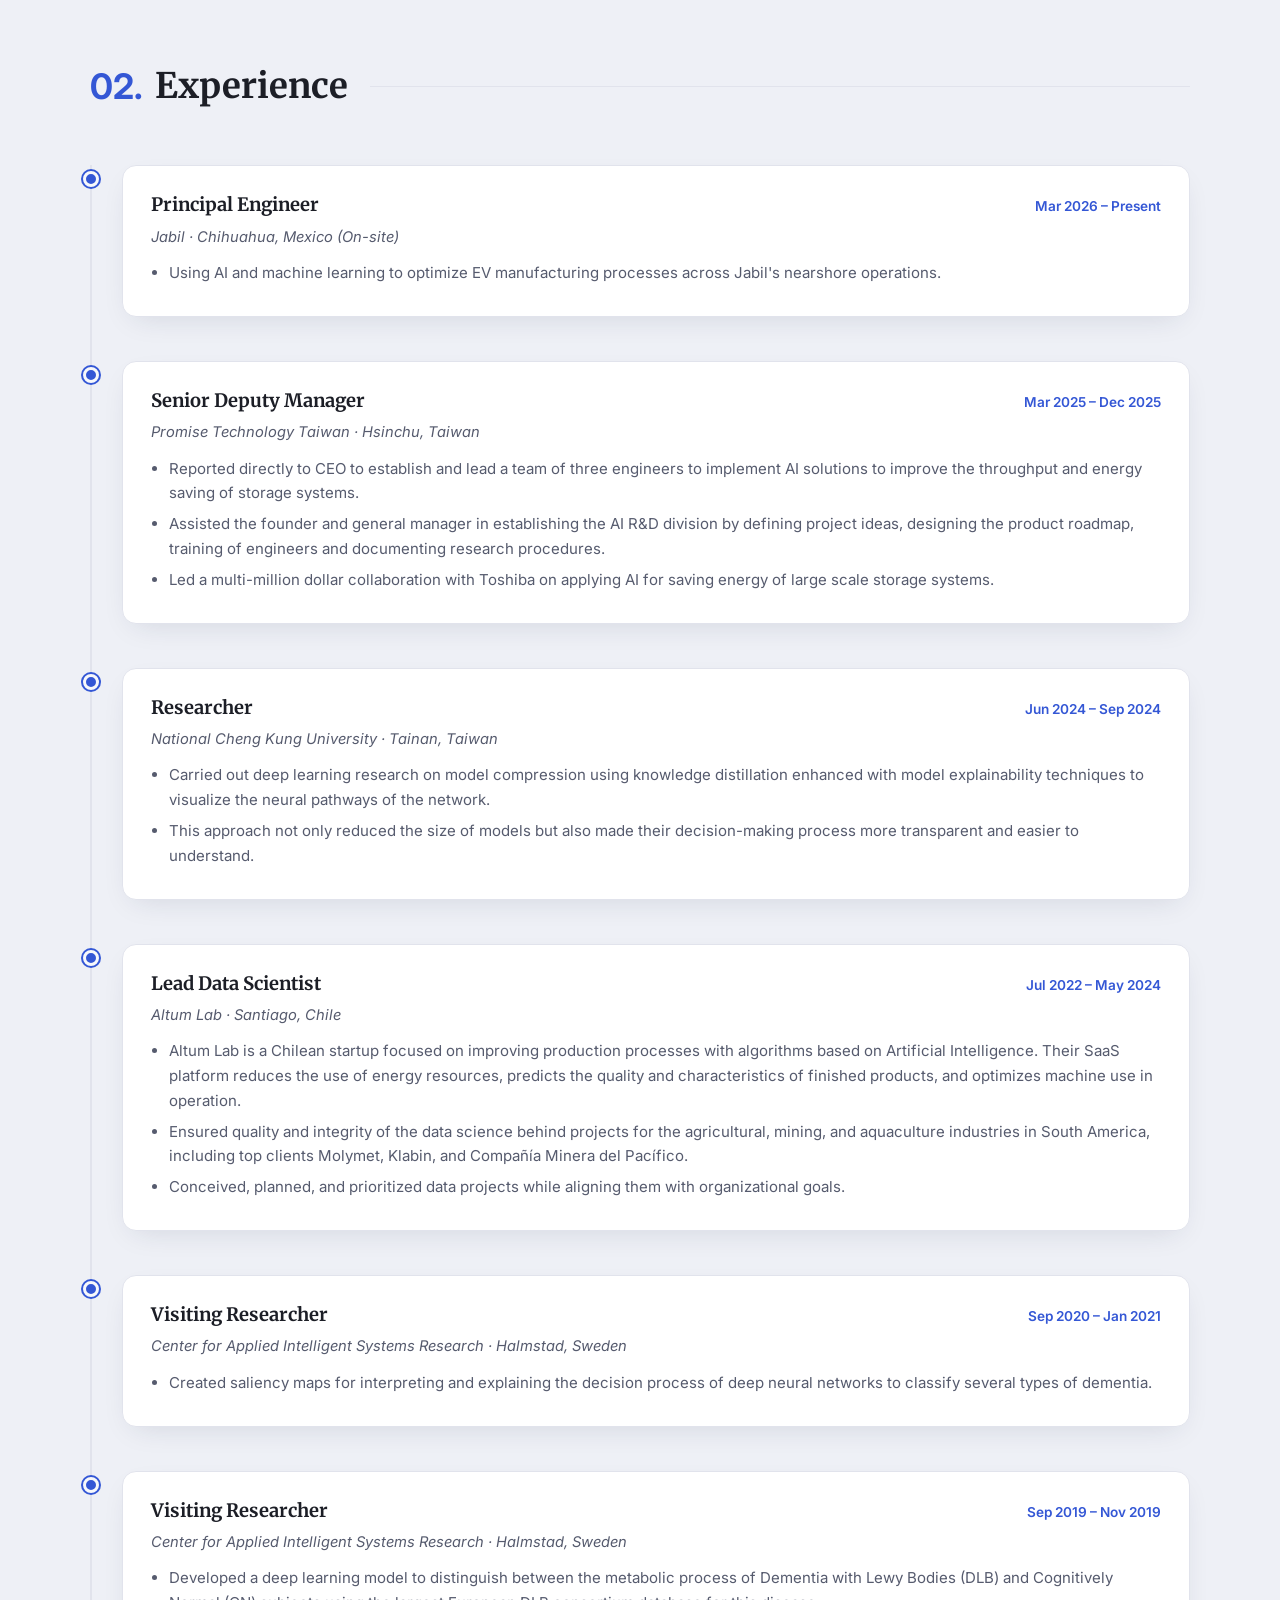
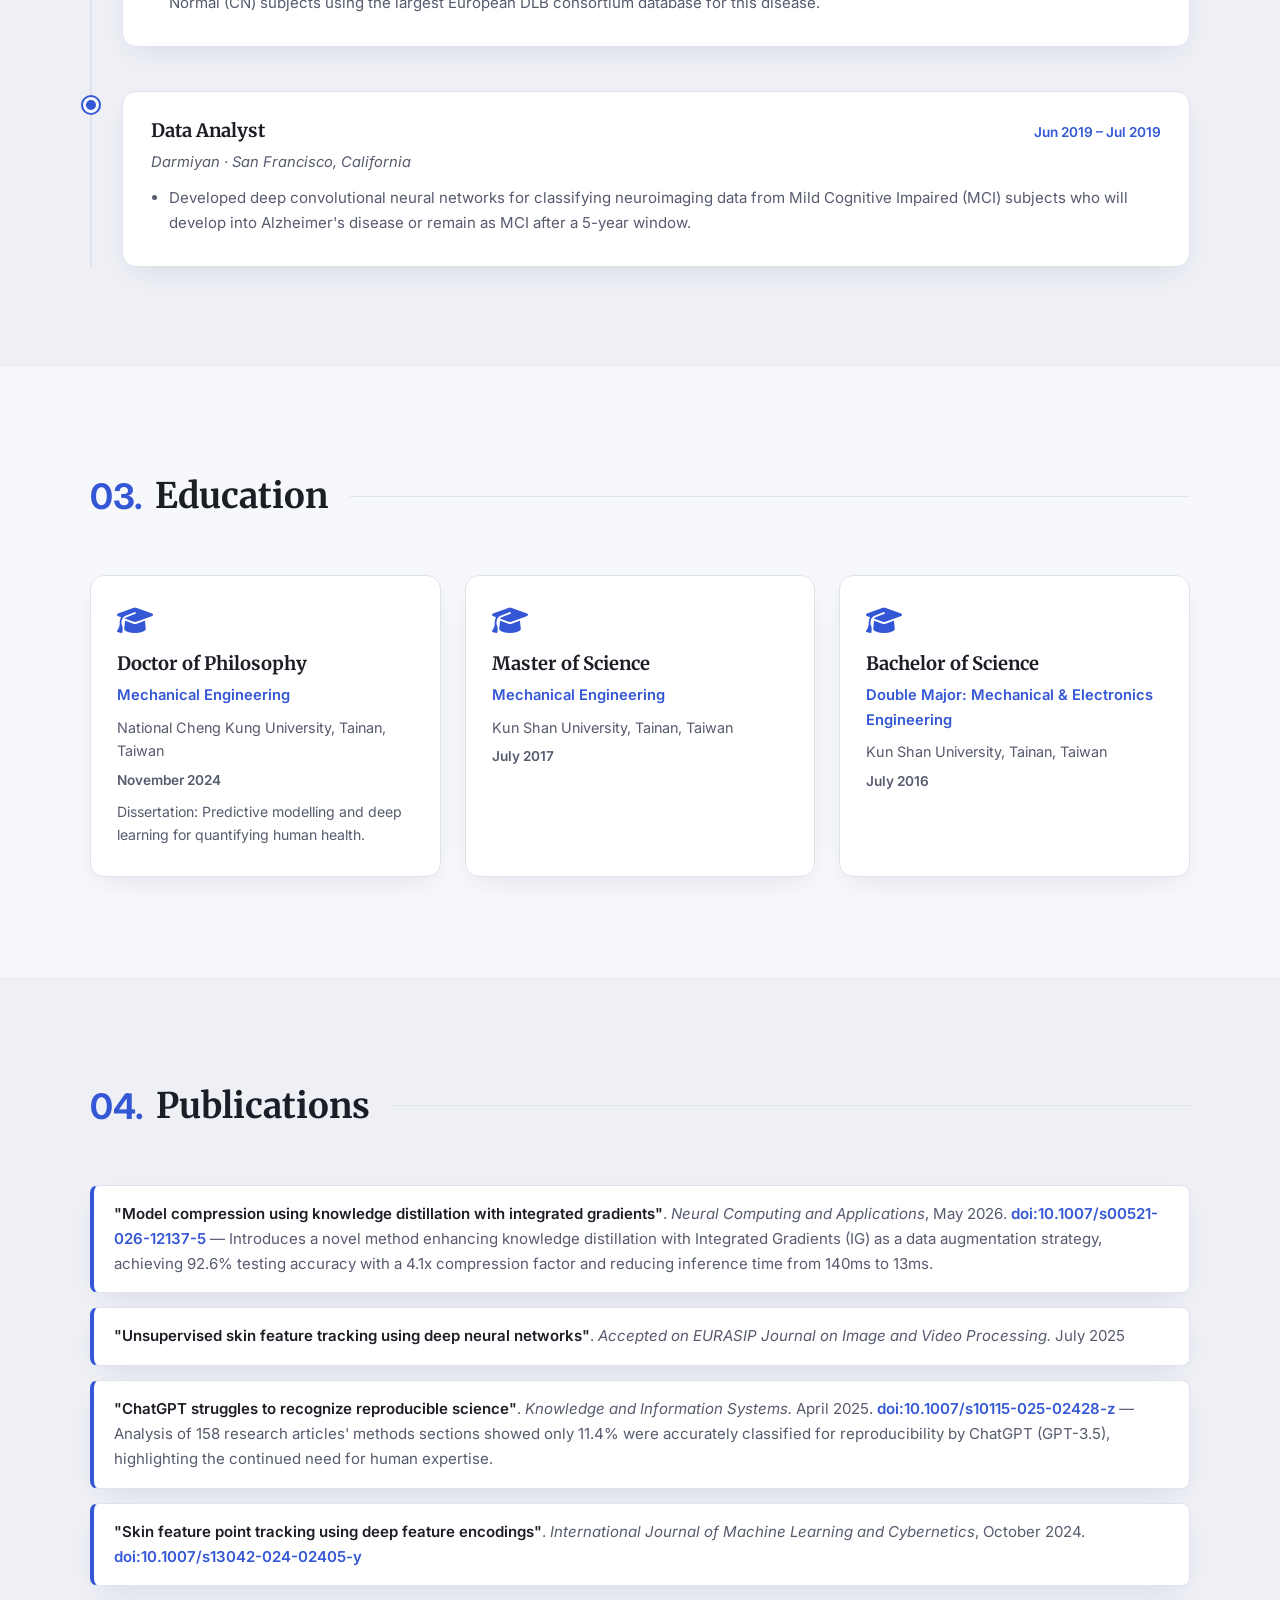
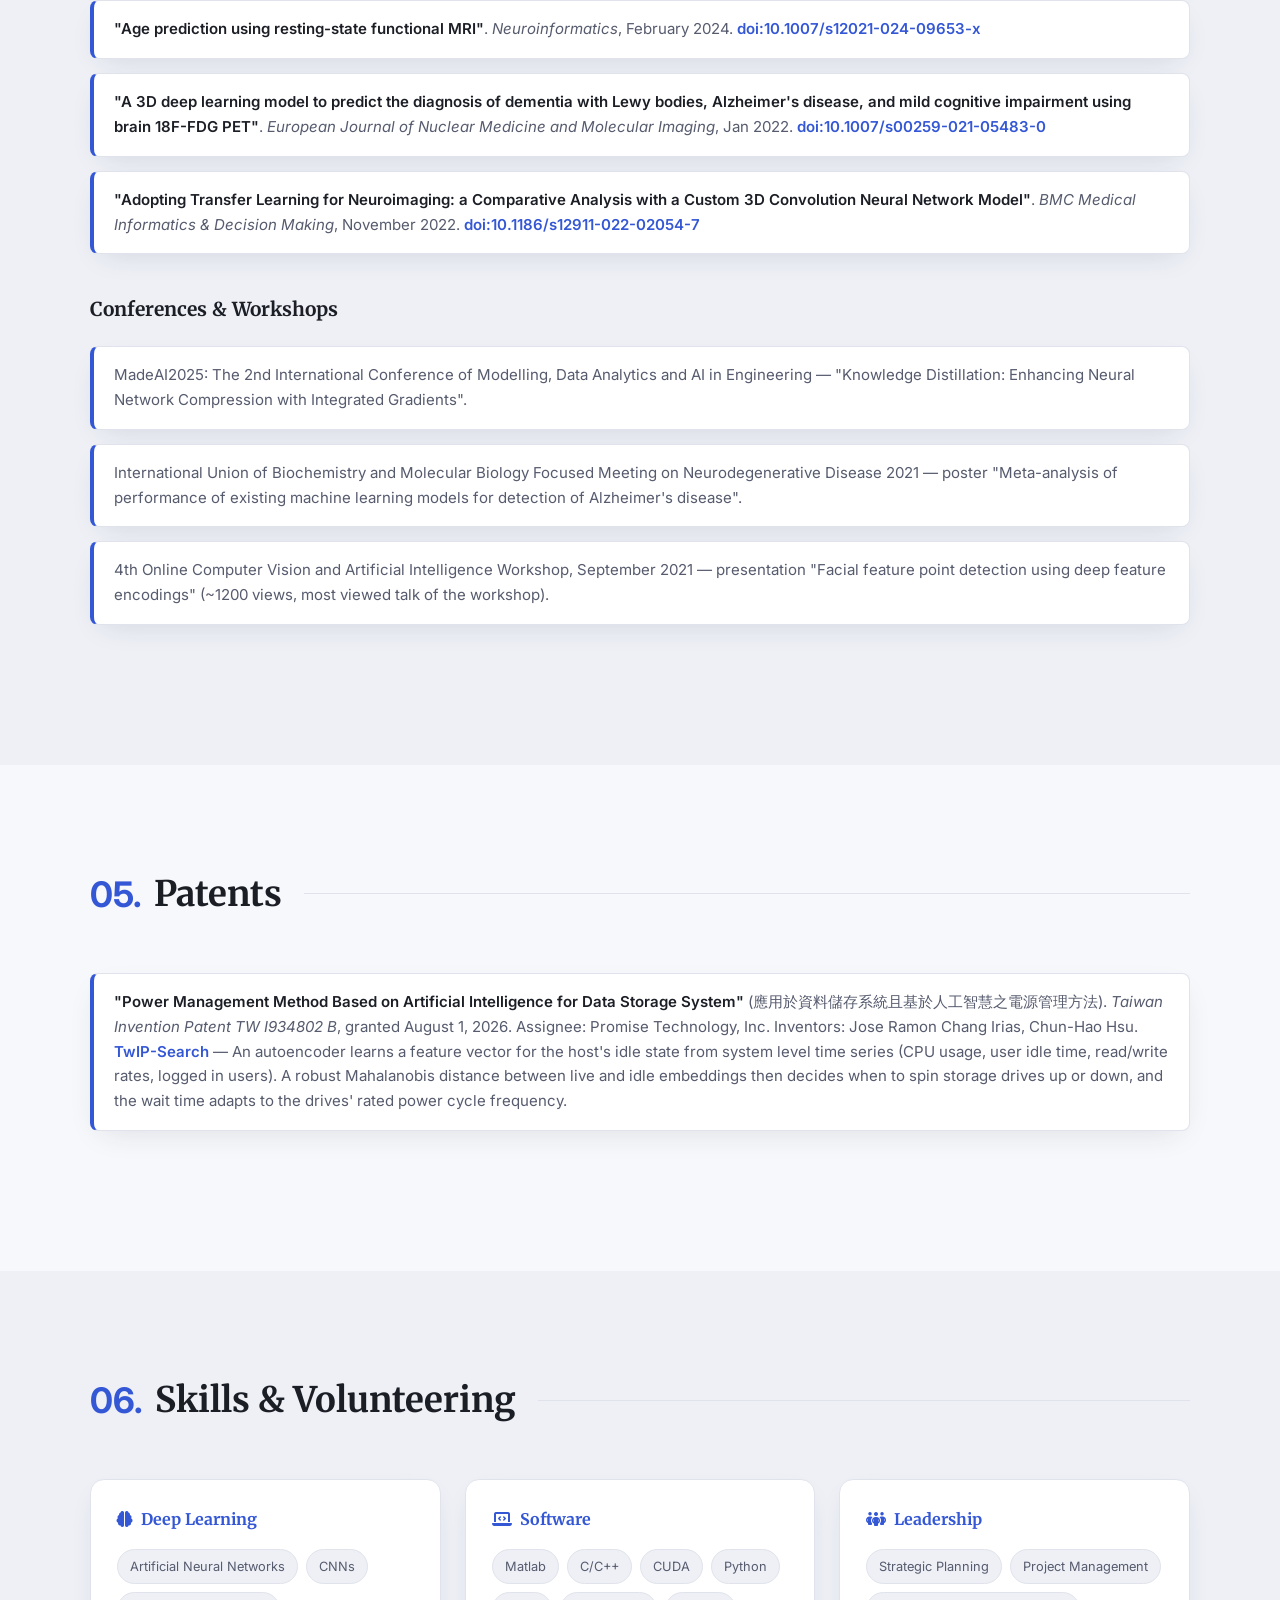
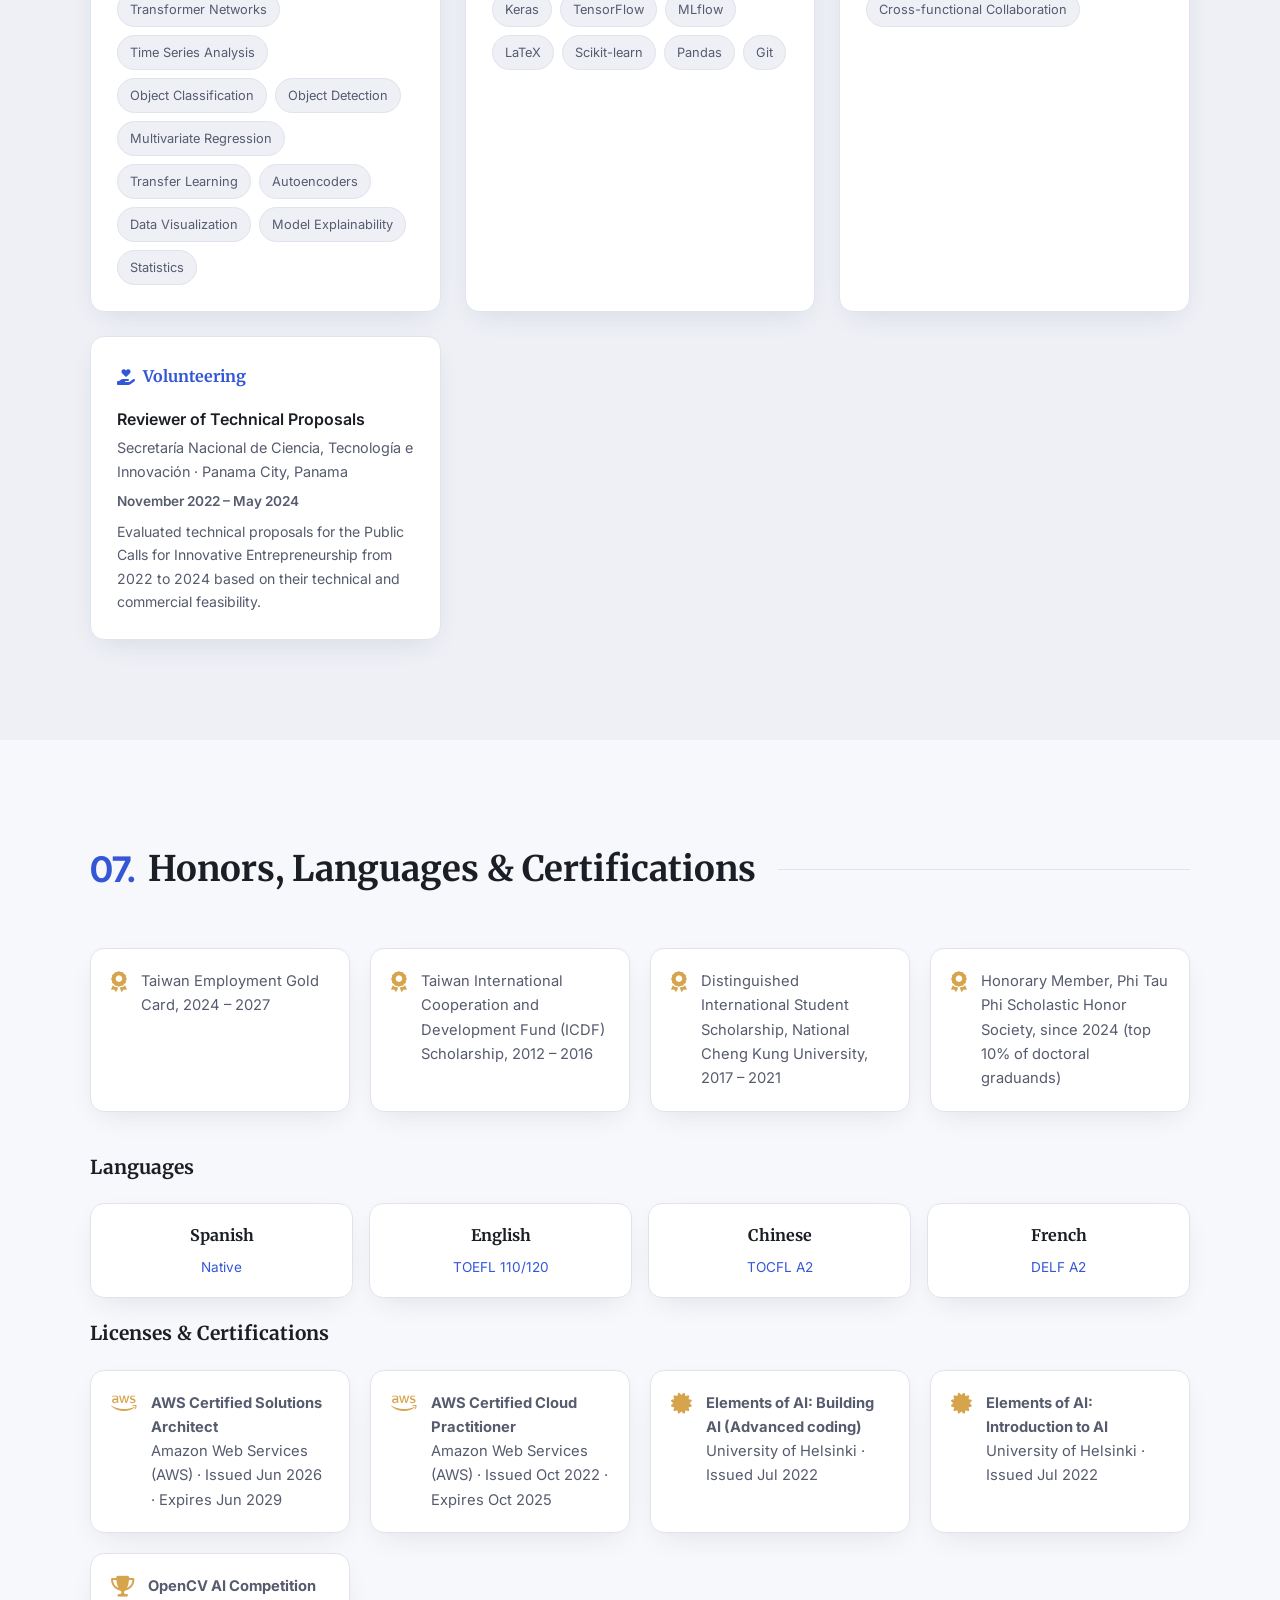
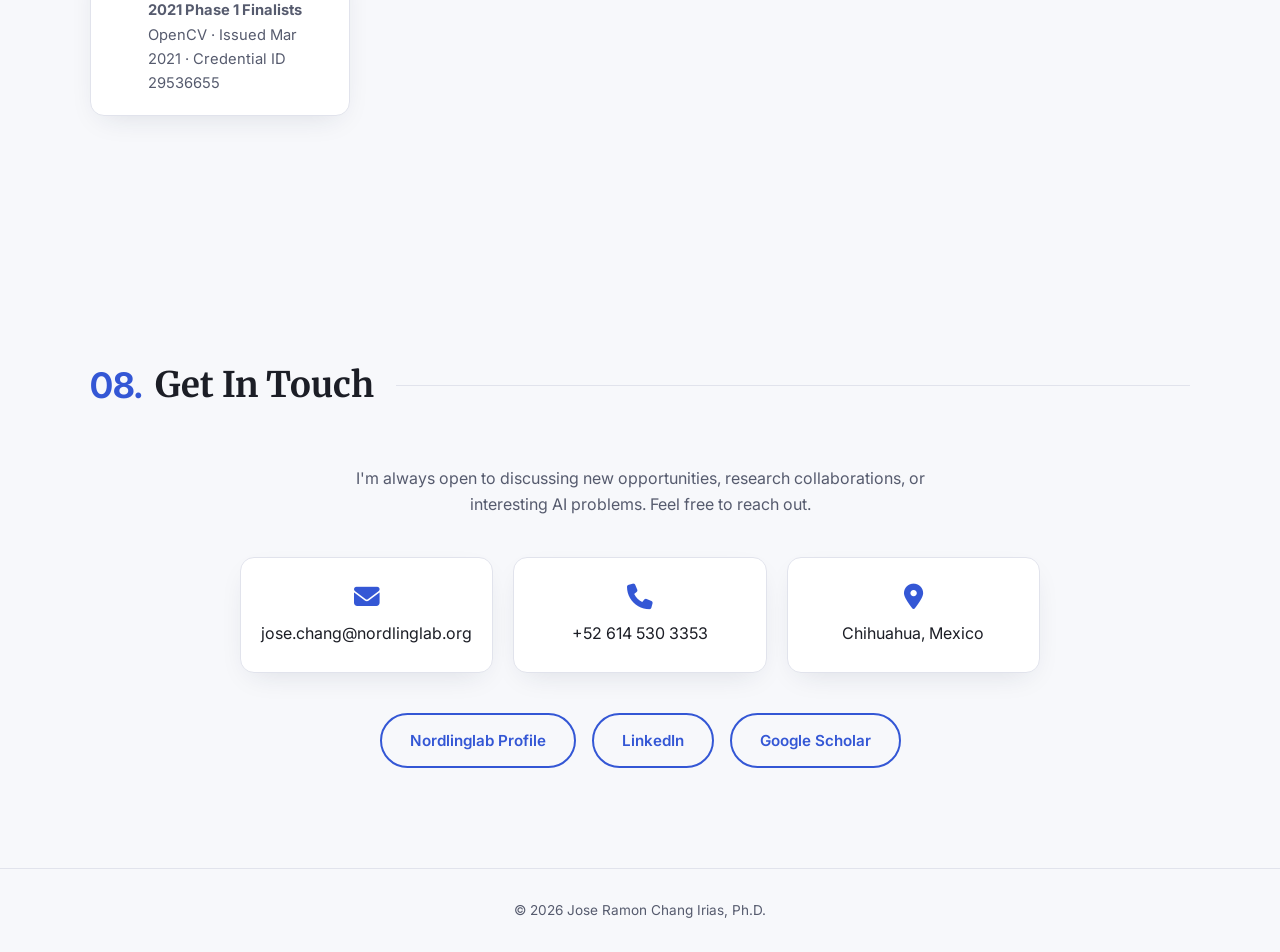
==== commit 61957ac4: "Add Patents section" ====
--- a/index.html
+++ b/index.html
@@ -1,464 +1,475 @@
-<!DOCTYPE html>
-<html lang="en">
-<head>
-<meta charset="UTF-8">
-<meta name="viewport" content="width=device-width, initial-scale=1.0">
-<title>Jose Ramon Chang Irias, Ph.D. | AI Research & Engineering</title>
-<meta name="description" content="Personal website of Jose Ramon Chang Irias, Ph.D. - AI R&D leader specializing in deep learning, model compression, neuroimaging AI, and applied machine learning research.">
-<meta name="keywords" content="Jose Ramon Chang Irias, Jose Chang, AI, Artificial Intelligence, Machine Learning, Deep Learning, Solutions Architect, AI Solutions Architect, AI R&D, AI Research Scientist, Machine Learning Engineer, Deep Learning Engineer, Neural Networks, Convolutional Neural Networks, Transformer Networks, Model Compression, Knowledge Distillation, Model Explainability, Computer Vision, Neuroimaging AI, Predictive Modelling, Data Science, AWS Certified Solutions Architect, AI Consultant, AI Leadership, Ph.D. Artificial Intelligence, National Cheng Kung University, Jabil, Manufacturing AI, EV Manufacturing, Applied AI Research">
-
-<meta name="author" content="Jose Ramon Chang Irias">
-<meta name="robots" content="index, follow">
-<link rel="canonical" href="https://jose-chang.github.io/">
-
-<!-- Open Graph / Facebook / LinkedIn -->
-<meta property="og:type" content="profile">
-<meta property="og:url" content="https://jose-chang.github.io/">
-<meta property="og:title" content="Jose Ramon Chang Irias, Ph.D. | AI Research & Engineering">
-<meta property="og:description" content="Personal website of Jose Ramon Chang Irias, Ph.D. - AI R&D leader specializing in deep learning, model compression, neuroimaging AI, and applied machine learning research.">
-<meta property="og:image" content="https://jose-chang.github.io/Foto_Perfil_Jose.png">
-<meta property="profile:first_name" content="Jose Ramon">
-<meta property="profile:last_name" content="Chang Irias">
-
-<!-- Twitter Card -->
-<meta name="twitter:card" content="summary_large_image">
-<meta name="twitter:url" content="https://jose-chang.github.io/">
-<meta name="twitter:title" content="Jose Ramon Chang Irias, Ph.D. | AI Research & Engineering">
-<meta name="twitter:description" content="Personal website of Jose Ramon Chang Irias, Ph.D. - AI R&D leader specializing in deep learning, model compression, neuroimaging AI, and applied machine learning research.">
-<meta name="twitter:image" content="https://jose-chang.github.io/Foto_Perfil_Jose.png">
-
-<link rel="icon" type="image/png" href="Foto_Perfil_Jose.png">
-<link rel="preconnect" href="https://fonts.googleapis.com">
-<link rel="preconnect" href="https://fonts.gstatic.com" crossorigin>
-<link href="https://fonts.googleapis.com/css2?family=Merriweather:wght@400;700;900&family=Inter:wght@300;400;500;600;700&display=swap" rel="stylesheet">
-<link rel="stylesheet" href="https://cdnjs.cloudflare.com/ajax/libs/font-awesome/6.5.1/css/all.min.css">
-<link rel="stylesheet" href="style.css">
-
-<script type="application/ld+json">
-{
-  "@context": "https://schema.org",
-  "@type": "Person",
-  "name": "Jose Ramon Chang Irias",
-  "alternateName": "Jose Chang",
-  "url": "https://jose-chang.github.io/",
-  "image": "https://jose-chang.github.io/Foto_Perfil_Jose.png",
-  "jobTitle": "Principal Engineer, AI & Machine Learning",
-  "worksFor": {
-    "@type": "Organization",
-    "name": "Jabil"
-  },
-  "alumniOf": [
-    {
-      "@type": "CollegeOrUniversity",
-      "name": "National Cheng Kung University"
-    },
-    {
-      "@type": "CollegeOrUniversity",
-      "name": "Kun Shan University"
-    }
-  ],
-  "email": "mailto:jose.chang@nordlinglab.org",
-  "telephone": "+52-614-530-3353",
-  "address": {
-    "@type": "PostalAddress",
-    "addressLocality": "Chihuahua",
-    "addressCountry": "Mexico"
-  },
-  "sameAs": [
-    "https://www.linkedin.com/in/jose-chang-phd-b80aa515a/",
-    "https://scholar.google.com/citations?user=WvDz7nAAAAAJ&hl=en",
-    "https://www.nordlinglab.org/jose-ramon-chang/"
-  ]
-}
-</script>
-</head>
-
-<body>
-
-<div id="progress-bar"></div>
-
-<nav id="navbar">
-  <div class="nav-container">
-    <a href="#home" class="nav-logo">JC<span>.</span></a>
-    <ul class="nav-links" id="nav-links">
-      <li><a href="#home">Home</a></li>
-      <li><a href="#about">About</a></li>
-      <li><a href="#experience">Experience</a></li>
-      <li><a href="#education">Education</a></li>
-      <li><a href="#publications">Publications</a></li>
-      <li><a href="#skills">Skills</a></li>
-      <li><a href="#honors">Honors</a></li>
-      <li><a href="#contact">Contact</a></li>
-    </ul>
-    <button id="theme-toggle" aria-label="Toggle dark mode"><i class="fa-solid fa-moon"></i></button>
-    <button id="nav-toggle" aria-label="Toggle navigation"><i class="fa-solid fa-bars"></i></button>
-  </div>
-</nav>
-
-<header id="home" class="hero">
-  <div class="hero-content">
-    <p class="hero-eyebrow">Hello, I'm</p>
-    <h1>Jose Ramon Chang Irias<span class="dot">,</span> <span class="phd">Ph.D.</span></h1>
-    <h2 class="hero-role">Principal Engineer · AI & Machine Learning</h2>
-    <p class="hero-desc">Leveraging AI and machine learning to optimize manufacturing processes across Jabil's nearshore EV manufacturing operations. Ph.D. in Deep Learning & Applied AI from National Cheng Kung University.</p>
-    <div class="hero-buttons">
-      <a href="#contact" class="btn btn-primary">Get In Touch</a>
-      <a href="Resume.pdf" class="btn btn-outline" target="_blank" rel="noopener noreferrer"><i class="fa-solid fa-file-arrow-down"></i> Resume</a>
-    </div>
-    <div class="hero-socials">
-      <a href="https://scholar.google.com/citations?user=WvDz7nAAAAAJ&hl=en" target="_blank" rel="noopener noreferrer" aria-label="Google Scholar"><i class="fa-solid fa-graduation-cap"></i></a>
-      <a href="https://www.linkedin.com/in/jose-chang-phd-b80aa515a/" target="_blank" rel="noopener noreferrer" aria-label="LinkedIn"><i class="fa-brands fa-linkedin"></i></a>
-      <a href="https://www.nordlinglab.org/jose-ramon-chang/" target="_blank" rel="noopener noreferrer" aria-label="Nordlinglab"><i class="fa-solid fa-flask"></i></a>
-
-      <a href="mailto:jose.chang@nordlinglab.org" aria-label="Email"><i class="fa-solid fa-envelope"></i></a>
-    </div>
-  </div>
-  <div class="hero-visual">
-    <div class="orbit-ring ring-1"></div>
-    <div class="orbit-ring ring-2"></div>
-    <div class="hero-avatar hero-avatar-photo">
-      <img src="Foto_Perfil_Jose.png" alt="Jose Ramon Chang Irias">
-    </div>
-  </div>
-
-  <a href="#about" class="scroll-down" aria-label="Scroll down"><i class="fa-solid fa-chevron-down"></i></a>
-</header>
-
-<main>
-
-  <section id="about" class="section">
-    <div class="section-inner">
-      <h2 class="section-title"><span>01.</span> Personal Profile</h2>
-
-      <div class="about-grid">
-        <p class="about-text">
-          Currently, I leverage AI and machine learning to optimize the manufacturing processes across Jabil's
-          nearshore EV manufacturing operations.
-        </p>
-        <p class="about-text">
-          I earned my Ph.D. from National Cheng Kung University with a focus on developing deep learning solutions
-          for quantifying human health. Previously, I helped establish an AI division of a TWSE-listed company where
-          I served as senior deputy manager. My research spans neuroimaging, skin feature tracking, model compression,
-          and the evaluation of large language models for scientific reproducibility, with multiple SCIE-indexed
-          publications and more than 150 citations on Google Scholar. I have hands-on experience across Taiwan, Chile,
-          Sweden, and Mexico, and I am driven to combine academic rigor with real-world impact through high-performance
-          AI solutions.
-        </p>
-        <div class="about-stats">
-          <div class="stat-card"><span class="stat-num">150+</span><span class="stat-label">Citations</span></div>
-          <div class="stat-card"><span class="stat-num">8</span><span class="stat-label">Publications</span></div>
-          <div class="stat-card"><span class="stat-num">4</span><span class="stat-label">Countries Worked In</span></div>
-          <div class="stat-card"><span class="stat-num">5+</span><span class="stat-label">Years in AI/ML</span></div>
-        </div>
-
-      </div>
-    </div>
-  </section>
-
-  <section id="experience" class="section alt-bg">
-    <div class="section-inner">
-      <h2 class="section-title"><span>02.</span> Experience</h2>
-
-      <div class="timeline">
-
-        <div class="timeline-item">
-          <div class="timeline-dot"></div>
-          <div class="timeline-content">
-            <div class="tl-header">
-              <h4>Principal Engineer</h4>
-              <span class="tl-date">Mar 2026 – Present</span>
-            </div>
-            <p class="tl-company">Jabil · Chihuahua, Mexico (On-site)</p>
-            <ul>
-              <li>Using AI and machine learning to optimize EV manufacturing processes across Jabil's nearshore operations.</li>
-            </ul>
-          </div>
-        </div>
-
-        <div class="timeline-item">
-          <div class="timeline-dot"></div>
-          <div class="timeline-content">
-            <div class="tl-header">
-              <h4>Senior Deputy Manager</h4>
-              <span class="tl-date">Mar 2025 – Dec 2025</span>
-            </div>
-            <p class="tl-company">Promise Technology Taiwan · Hsinchu, Taiwan</p>
-
-            <ul>
-              <li>Reported directly to CEO to establish and lead a team of three engineers to implement AI solutions to improve the throughput and energy saving of storage systems.</li>
-              <li>Assisted the founder and general manager in establishing the AI R&D division by defining project ideas, designing the product roadmap, training of engineers and documenting research procedures.</li>
-              <li>Led a multi-million dollar collaboration with Toshiba on applying AI for saving energy of large scale storage systems.</li>
-            </ul>
-          </div>
-        </div>
-
-        <div class="timeline-item">
-          <div class="timeline-dot"></div>
-          <div class="timeline-content">
-            <div class="tl-header">
-              <h4>Researcher</h4>
-              <span class="tl-date">Jun 2024 – Sep 2024</span>
-            </div>
-            <p class="tl-company">National Cheng Kung University · Tainan, Taiwan</p>
-            <ul>
-              <li>Carried out deep learning research on model compression using knowledge distillation enhanced with model explainability techniques to visualize the neural pathways of the network.</li>
-              <li>This approach not only reduced the size of models but also made their decision-making process more transparent and easier to understand.</li>
-            </ul>
-          </div>
-        </div>
-
-        <div class="timeline-item">
-          <div class="timeline-dot"></div>
-          <div class="timeline-content">
-            <div class="tl-header">
-              <h4>Lead Data Scientist</h4>
-              <span class="tl-date">Jul 2022 – May 2024</span>
-            </div>
-            <p class="tl-company">Altum Lab · Santiago, Chile</p>
-            <ul>
-              <li>Altum Lab is a Chilean startup focused on improving production processes with algorithms based on Artificial Intelligence. Their SaaS platform reduces the use of energy resources, predicts the quality and characteristics of finished products, and optimizes machine use in operation.</li>
-              <li>Ensured quality and integrity of the data science behind projects for the agricultural, mining, and aquaculture industries in South America, including top clients Molymet, Klabin, and Compañía Minera del Pacífico.</li>
-              <li>Conceived, planned, and prioritized data projects while aligning them with organizational goals.</li>
-            </ul>
-          </div>
-        </div>
-
-        <div class="timeline-item">
-          <div class="timeline-dot"></div>
-          <div class="timeline-content">
-            <div class="tl-header">
-              <h4>Visiting Researcher</h4>
-              <span class="tl-date">Sep 2020 – Jan 2021</span>
-            </div>
-            <p class="tl-company">Center for Applied Intelligent Systems Research · Halmstad, Sweden</p>
-            <ul>
-              <li>Created saliency maps for interpreting and explaining the decision process of deep neural networks to classify several types of dementia.</li>
-            </ul>
-          </div>
-        </div>
-
-        <div class="timeline-item">
-          <div class="timeline-dot"></div>
-          <div class="timeline-content">
-            <div class="tl-header">
-              <h4>Visiting Researcher</h4>
-              <span class="tl-date">Sep 2019 – Nov 2019</span>
-            </div>
-            <p class="tl-company">Center for Applied Intelligent Systems Research · Halmstad, Sweden</p>
-            <ul>
-              <li>Developed a deep learning model to distinguish between the metabolic process of Dementia with Lewy Bodies (DLB) and Cognitively Normal (CN) subjects using the largest European DLB consortium database for this disease.</li>
-            </ul>
-          </div>
-        </div>
-
-        <div class="timeline-item">
-          <div class="timeline-dot"></div>
-          <div class="timeline-content">
-            <div class="tl-header">
-              <h4>Data Analyst</h4>
-              <span class="tl-date">Jun 2019 – Jul 2019</span>
-            </div>
-            <p class="tl-company">Darmiyan · San Francisco, California</p>
-            <ul>
-              <li>Developed deep convolutional neural networks for classifying neuroimaging data from Mild Cognitive Impaired (MCI) subjects who will develop into Alzheimer's disease or remain as MCI after a 5-year window.</li>
-            </ul>
-          </div>
-        </div>
-
-      </div>
-    </div>
-  </section>
-
-  <section id="education" class="section">
-    <div class="section-inner">
-      <h2 class="section-title"><span>03.</span> Education</h2>
-
-      <div class="cards-grid education-grid">
-        <div class="card">
-          <i class="fa-solid fa-graduation-cap card-icon"></i>
-          <h4>Doctor of Philosophy</h4>
-          <p class="card-sub">Mechanical Engineering</p>
-          <p class="card-place">National Cheng Kung University, Tainan, Taiwan</p>
-          <p class="card-date">November 2024</p>
-          <p class="card-desc">Dissertation: Predictive modelling and deep learning for quantifying human health.</p>
-        </div>
-        <div class="card">
-          <i class="fa-solid fa-graduation-cap card-icon"></i>
-          <h4>Master of Science</h4>
-          <p class="card-sub">Mechanical Engineering</p>
-          <p class="card-place">Kun Shan University, Tainan, Taiwan</p>
-          <p class="card-date">July 2017</p>
-        </div>
-        <div class="card">
-          <i class="fa-solid fa-graduation-cap card-icon"></i>
-          <h4>Bachelor of Science</h4>
-          <p class="card-sub">Double Major: Mechanical & Electronics Engineering</p>
-          <p class="card-place">Kun Shan University, Tainan, Taiwan</p>
-          <p class="card-date">July 2016</p>
-        </div>
-      </div>
-    </div>
-  </section>
-
-  <section id="publications" class="section alt-bg">
-    <div class="section-inner">
-      <h2 class="section-title"><span>04.</span> Publications</h2>
-
-      <ul class="pub-list">
-        <li><span class="pub-title">"Model compression using knowledge distillation with integrated gradients"</span>. <em>Neural Computing and Applications</em>, May 2026. <a href="https://doi.org/10.1007/s00521-026-12137-5" target="_blank">doi:10.1007/s00521-026-12137-5</a> — Introduces a novel method enhancing knowledge distillation with Integrated Gradients (IG) as a data augmentation strategy, achieving 92.6% testing accuracy with a 4.1x compression factor and reducing inference time from 140ms to 13ms.</li>
-
-        <li><span class="pub-title">"Unsupervised skin feature tracking using deep neural networks"</span>. <em>Accepted on EURASIP Journal on Image and Video Processing.</em> July 2025</li>
-        <li><span class="pub-title">"ChatGPT struggles to recognize reproducible science"</span>. <em>Knowledge and Information Systems.</em> April 2025. <a href="https://doi.org/10.1007/s10115-025-02428-z" target="_blank">doi:10.1007/s10115-025-02428-z</a> — Analysis of 158 research articles' methods sections showed only 11.4% were accurately classified for reproducibility by ChatGPT (GPT-3.5), highlighting the continued need for human expertise.</li>
-
-        <li><span class="pub-title">"Skin feature point tracking using deep feature encodings"</span>. <em>International Journal of Machine Learning and Cybernetics</em>, October 2024. <a href="https://doi.org/10.1007/s13042-024-02405-y" target="_blank">doi:10.1007/s13042-024-02405-y</a></li>
-        <li><span class="pub-title">"Age prediction using resting-state functional MRI"</span>. <em>Neuroinformatics</em>, February 2024. <a href="https://doi.org/10.1007/s12021-024-09653-x" target="_blank">doi:10.1007/s12021-024-09653-x</a></li>
-        <li><span class="pub-title">"A 3D deep learning model to predict the diagnosis of dementia with Lewy bodies, Alzheimer's disease, and mild cognitive impairment using brain 18F-FDG PET"</span>. <em>European Journal of Nuclear Medicine and Molecular Imaging</em>, Jan 2022. <a href="https://doi.org/10.1007/s00259-021-05483-0" target="_blank">doi:10.1007/s00259-021-05483-0</a></li>
-        <li><span class="pub-title">"Adopting Transfer Learning for Neuroimaging: a Comparative Analysis with a Custom 3D Convolution Neural Network Model"</span>. <em>BMC Medical Informatics & Decision Making</em>, November 2022. <a href="https://doi.org/10.1186/s12911-022-02054-7" target="_blank">doi:10.1186/s12911-022-02054-7</a></li>
-      </ul>
-
-      <h4 class="sub-heading">Conferences & Workshops</h4>
-      <ul class="pub-list">
-        <li>MadeAI2025: The 2nd International Conference of Modelling, Data Analytics and AI in Engineering — "Knowledge Distillation: Enhancing Neural Network Compression with Integrated Gradients".</li>
-        <li>International Union of Biochemistry and Molecular Biology Focused Meeting on Neurodegenerative Disease 2021 — poster "Meta-analysis of performance of existing machine learning models for detection of Alzheimer's disease".</li>
-        <li>4th Online Computer Vision and Artificial Intelligence Workshop, September 2021 — presentation "Facial feature point detection using deep feature encodings" (~1200 views, most viewed talk of the workshop).</li>
-      </ul>
-    </div>
-  </section>
-
-  <section id="skills" class="section">
-    <div class="section-inner">
-      <h2 class="section-title"><span>05.</span> Skills & Volunteering</h2>
-
-      <div class="skills-grid">
-        <div class="skill-card">
-          <h4><i class="fa-solid fa-brain"></i> Deep Learning</h4>
-          <div class="tags">
-            <span>Artificial Neural Networks</span><span>CNNs</span><span>Transformer Networks</span>
-            <span>Time Series Analysis</span><span>Object Classification</span><span>Object Detection</span>
-            <span>Multivariate Regression</span><span>Transfer Learning</span><span>Autoencoders</span>
-            <span>Data Visualization</span><span>Model Explainability</span><span>Statistics</span>
-          </div>
-        </div>
-        <div class="skill-card">
-          <h4><i class="fa-solid fa-laptop-code"></i> Software</h4>
-          <div class="tags">
-            <span>Matlab</span><span>C/C++</span><span>CUDA</span><span>Python</span><span>Keras</span>
-            <span>TensorFlow</span><span>MLflow</span><span>LaTeX</span><span>Scikit-learn</span>
-            <span>Pandas</span><span>Git</span>
-          </div>
-        </div>
-        <div class="skill-card">
-          <h4><i class="fa-solid fa-people-group"></i> Leadership</h4>
-          <div class="tags">
-            <span>Strategic Planning</span><span>Project Management</span><span>Cross-functional Collaboration</span>
-          </div>
-        </div>
-        <div class="skill-card">
-          <h4><i class="fa-solid fa-hand-holding-heart"></i> Volunteering</h4>
-          <p class="volunteer-role">Reviewer of Technical Proposals</p>
-          <p class="card-place">Secretaría Nacional de Ciencia, Tecnología e Innovación · Panama City, Panama</p>
-          <p class="card-date">November 2022 – May 2024</p>
-          <p class="tl-desc">Evaluated technical proposals for the Public Calls for Innovative Entrepreneurship from 2022 to 2024 based on their technical and commercial feasibility.</p>
-        </div>
-      </div>
-    </div>
-  </section>
-
-  <section id="honors" class="section alt-bg">
-    <div class="section-inner">
-      <h2 class="section-title"><span>06.</span> Honors, Languages & Certifications</h2>
-
-      <div class="honors-grid">
-        <div class="honor-item">
-          <i class="fa-solid fa-award"></i>
-          <p>Taiwan Employment Gold Card, 2024 – 2027</p>
-        </div>
-        <div class="honor-item">
-          <i class="fa-solid fa-award"></i>
-          <p>Taiwan International Cooperation and Development Fund (ICDF) Scholarship, 2012 – 2016</p>
-        </div>
-        <div class="honor-item">
-          <i class="fa-solid fa-award"></i>
-          <p>Distinguished International Student Scholarship, National Cheng Kung University, 2017 – 2021</p>
-        </div>
-        <div class="honor-item">
-          <i class="fa-solid fa-award"></i>
-          <p>Honorary Member, Phi Tau Phi Scholastic Honor Society, since 2024 (top 10% of doctoral graduands)</p>
-        </div>
-      </div>
-
-      <h4 class="sub-heading">Languages</h4>
-      <div class="lang-grid">
-        <div class="lang-item"><span class="lang-name">Spanish</span><span class="lang-level">Native</span></div>
-        <div class="lang-item"><span class="lang-name">English</span><span class="lang-level">TOEFL 110/120</span></div>
-        <div class="lang-item"><span class="lang-name">Chinese</span><span class="lang-level">TOCFL A2</span></div>
-        <div class="lang-item"><span class="lang-name">French</span><span class="lang-level">DELF A2</span></div>
-      </div>
-
-      <h4 class="sub-heading">Licenses & Certifications</h4>
-      <div class="honors-grid">
-        <div class="honor-item">
-          <i class="fa-brands fa-aws"></i>
-          <p><strong>AWS Certified Solutions Architect</strong><br>Amazon Web Services (AWS) · Issued Jun 2026 · Expires Jun 2029</p>
-        </div>
-        <div class="honor-item">
-          <i class="fa-brands fa-aws"></i>
-          <p><strong>AWS Certified Cloud Practitioner</strong><br>Amazon Web Services (AWS) · Issued Oct 2022 · Expires Oct 2025</p>
-        </div>
-        <div class="honor-item">
-          <i class="fa-solid fa-certificate"></i>
-          <p><strong>Elements of AI: Building AI (Advanced coding)</strong><br>University of Helsinki · Issued Jul 2022</p>
-        </div>
-        <div class="honor-item">
-          <i class="fa-solid fa-certificate"></i>
-          <p><strong>Elements of AI: Introduction to AI</strong><br>University of Helsinki · Issued Jul 2022</p>
-        </div>
-        <div class="honor-item">
-          <i class="fa-solid fa-trophy"></i>
-          <p><strong>OpenCV AI Competition 2021 Phase 1 Finalists</strong><br>OpenCV · Issued Mar 2021 · Credential ID 29536655</p>
-        </div>
-      </div>
-    </div>
-  </section>
-
-
-  <section id="contact" class="section contact-section">
-    <div class="section-inner">
-      <h2 class="section-title"><span>07.</span> Get In Touch</h2>
-
-      <p class="contact-text">I'm always open to discussing new opportunities, research collaborations, or interesting AI problems. Feel free to reach out.</p>
-      <div class="contact-grid">
-        <a href="mailto:jose.chang@nordlinglab.org" class="contact-card">
-          <i class="fa-solid fa-envelope"></i>
-          <span>jose.chang@nordlinglab.org</span>
-        </a>
-        <a href="tel:+526145303353" class="contact-card">
-          <i class="fa-solid fa-phone"></i>
-          <span>+52 614 530 3353</span>
-        </a>
-
-        <div class="contact-card">
-          <i class="fa-solid fa-location-dot"></i>
-          <span>Chihuahua, Mexico</span>
-        </div>
-
-      </div>
-      <div class="contact-links">
-        <a href="https://www.nordlinglab.org/jose-ramon-chang/" target="_blank" rel="noopener noreferrer" class="btn btn-outline">Nordlinglab Profile</a>
-        <a href="https://www.linkedin.com/in/jose-chang-phd-b80aa515a/" target="_blank" rel="noopener noreferrer" class="btn btn-outline">LinkedIn</a>
-        <a href="https://scholar.google.com/citations?user=WvDz7nAAAAAJ&hl=en" target="_blank" rel="noopener noreferrer" class="btn btn-outline">Google Scholar</a>
-      </div>
-
-    </div>
-  </section>
-
-</main>
-
-<footer>
-  <p>&copy; <span id="year"></span> Jose Ramon Chang Irias, Ph.D.</p>
-
-</footer>
-
-<script src="script.js"></script>
-</body>
-</html>
+<!DOCTYPE html>
+<html lang="en">
+<head>
+<meta charset="UTF-8">
+<meta name="viewport" content="width=device-width, initial-scale=1.0">
+<title>Jose Ramon Chang Irias, Ph.D. | AI Research & Engineering</title>
+<meta name="description" content="Personal website of Jose Ramon Chang Irias, Ph.D. - AI R&D leader specializing in deep learning, model compression, neuroimaging AI, and applied machine learning research.">
+<meta name="keywords" content="Jose Ramon Chang Irias, Jose Chang, AI, Artificial Intelligence, Machine Learning, Deep Learning, Solutions Architect, AI Solutions Architect, AI R&D, AI Research Scientist, Machine Learning Engineer, Deep Learning Engineer, Neural Networks, Convolutional Neural Networks, Transformer Networks, Model Compression, Knowledge Distillation, Model Explainability, Computer Vision, Neuroimaging AI, Predictive Modelling, Data Science, AWS Certified Solutions Architect, AI Consultant, AI Leadership, Ph.D. Artificial Intelligence, National Cheng Kung University, Jabil, Manufacturing AI, EV Manufacturing, Applied AI Research">
+
+<meta name="author" content="Jose Ramon Chang Irias">
+<meta name="robots" content="index, follow">
+<link rel="canonical" href="https://jose-chang.github.io/">
+
+<!-- Open Graph / Facebook / LinkedIn -->
+<meta property="og:type" content="profile">
+<meta property="og:url" content="https://jose-chang.github.io/">
+<meta property="og:title" content="Jose Ramon Chang Irias, Ph.D. | AI Research & Engineering">
+<meta property="og:description" content="Personal website of Jose Ramon Chang Irias, Ph.D. - AI R&D leader specializing in deep learning, model compression, neuroimaging AI, and applied machine learning research.">
+<meta property="og:image" content="https://jose-chang.github.io/Foto_Perfil_Jose.png">
+<meta property="profile:first_name" content="Jose Ramon">
+<meta property="profile:last_name" content="Chang Irias">
+
+<!-- Twitter Card -->
+<meta name="twitter:card" content="summary_large_image">
+<meta name="twitter:url" content="https://jose-chang.github.io/">
+<meta name="twitter:title" content="Jose Ramon Chang Irias, Ph.D. | AI Research & Engineering">
+<meta name="twitter:description" content="Personal website of Jose Ramon Chang Irias, Ph.D. - AI R&D leader specializing in deep learning, model compression, neuroimaging AI, and applied machine learning research.">
+<meta name="twitter:image" content="https://jose-chang.github.io/Foto_Perfil_Jose.png">
+
+<link rel="icon" type="image/png" href="Foto_Perfil_Jose.png">
+<link rel="preconnect" href="https://fonts.googleapis.com">
+<link rel="preconnect" href="https://fonts.gstatic.com" crossorigin>
+<link href="https://fonts.googleapis.com/css2?family=Merriweather:wght@400;700;900&family=Inter:wght@300;400;500;600;700&display=swap" rel="stylesheet">
+<link rel="stylesheet" href="https://cdnjs.cloudflare.com/ajax/libs/font-awesome/6.5.1/css/all.min.css">
+<link rel="stylesheet" href="style.css">
+
+<script type="application/ld+json">
+{
+  "@context": "https://schema.org",
+  "@type": "Person",
+  "name": "Jose Ramon Chang Irias",
+  "alternateName": "Jose Chang",
+  "url": "https://jose-chang.github.io/",
+  "image": "https://jose-chang.github.io/Foto_Perfil_Jose.png",
+  "jobTitle": "Principal Engineer, AI & Machine Learning",
+  "worksFor": {
+    "@type": "Organization",
+    "name": "Jabil"
+  },
+  "alumniOf": [
+    {
+      "@type": "CollegeOrUniversity",
+      "name": "National Cheng Kung University"
+    },
+    {
+      "@type": "CollegeOrUniversity",
+      "name": "Kun Shan University"
+    }
+  ],
+  "email": "mailto:jose.chang@nordlinglab.org",
+  "telephone": "+52-614-530-3353",
+  "address": {
+    "@type": "PostalAddress",
+    "addressLocality": "Chihuahua",
+    "addressCountry": "Mexico"
+  },
+  "sameAs": [
+    "https://www.linkedin.com/in/jose-chang-phd-b80aa515a/",
+    "https://scholar.google.com/citations?user=WvDz7nAAAAAJ&hl=en",
+    "https://www.nordlinglab.org/jose-ramon-chang/"
+  ]
+}
+</script>
+</head>
+
+<body>
+
+<div id="progress-bar"></div>
+
+<nav id="navbar">
+  <div class="nav-container">
+    <a href="#home" class="nav-logo">JC<span>.</span></a>
+    <ul class="nav-links" id="nav-links">
+      <li><a href="#home">Home</a></li>
+      <li><a href="#about">About</a></li>
+      <li><a href="#experience">Experience</a></li>
+      <li><a href="#education">Education</a></li>
+      <li><a href="#publications">Publications</a></li>
+      <li><a href="#patents">Patents</a></li>
+      <li><a href="#skills">Skills</a></li>
+      <li><a href="#honors">Honors</a></li>
+      <li><a href="#contact">Contact</a></li>
+    </ul>
+    <button id="theme-toggle" aria-label="Toggle dark mode"><i class="fa-solid fa-moon"></i></button>
+    <button id="nav-toggle" aria-label="Toggle navigation"><i class="fa-solid fa-bars"></i></button>
+  </div>
+</nav>
+
+<header id="home" class="hero">
+  <div class="hero-content">
+    <p class="hero-eyebrow">Hello, I'm</p>
+    <h1>Jose Ramon Chang Irias<span class="dot">,</span> <span class="phd">Ph.D.</span></h1>
+    <h2 class="hero-role">Principal Engineer · AI & Machine Learning</h2>
+    <p class="hero-desc">Leveraging AI and machine learning to optimize manufacturing processes across Jabil's nearshore EV manufacturing operations. Ph.D. in Deep Learning & Applied AI from National Cheng Kung University.</p>
+    <div class="hero-buttons">
+      <a href="#contact" class="btn btn-primary">Get In Touch</a>
+      <a href="Resume.pdf" class="btn btn-outline" target="_blank" rel="noopener noreferrer"><i class="fa-solid fa-file-arrow-down"></i> Resume</a>
+    </div>
+    <div class="hero-socials">
+      <a href="https://scholar.google.com/citations?user=WvDz7nAAAAAJ&hl=en" target="_blank" rel="noopener noreferrer" aria-label="Google Scholar"><i class="fa-solid fa-graduation-cap"></i></a>
+      <a href="https://www.linkedin.com/in/jose-chang-phd-b80aa515a/" target="_blank" rel="noopener noreferrer" aria-label="LinkedIn"><i class="fa-brands fa-linkedin"></i></a>
+      <a href="https://www.nordlinglab.org/jose-ramon-chang/" target="_blank" rel="noopener noreferrer" aria-label="Nordlinglab"><i class="fa-solid fa-flask"></i></a>
+
+      <a href="mailto:jose.chang@nordlinglab.org" aria-label="Email"><i class="fa-solid fa-envelope"></i></a>
+    </div>
+  </div>
+  <div class="hero-visual">
+    <div class="orbit-ring ring-1"></div>
+    <div class="orbit-ring ring-2"></div>
+    <div class="hero-avatar hero-avatar-photo">
+      <img src="Foto_Perfil_Jose.png" alt="Jose Ramon Chang Irias">
+    </div>
+  </div>
+
+  <a href="#about" class="scroll-down" aria-label="Scroll down"><i class="fa-solid fa-chevron-down"></i></a>
+</header>
+
+<main>
+
+  <section id="about" class="section">
+    <div class="section-inner">
+      <h2 class="section-title"><span>01.</span> Personal Profile</h2>
+
+      <div class="about-grid">
+        <p class="about-text">
+          Currently, I leverage AI and machine learning to optimize the manufacturing processes across Jabil's
+          nearshore EV manufacturing operations.
+        </p>
+        <p class="about-text">
+          I earned my Ph.D. from National Cheng Kung University with a focus on developing deep learning solutions
+          for quantifying human health. Previously, I helped establish an AI division of a TWSE-listed company where
+          I served as senior deputy manager. My research spans neuroimaging, skin feature tracking, model compression,
+          and the evaluation of large language models for scientific reproducibility, with multiple SCIE-indexed
+          publications and more than 150 citations on Google Scholar. I have hands-on experience across Taiwan, Chile,
+          Sweden, and Mexico, and I am driven to combine academic rigor with real-world impact through high-performance
+          AI solutions.
+        </p>
+        <div class="about-stats">
+          <div class="stat-card"><span class="stat-num">150+</span><span class="stat-label">Citations</span></div>
+          <div class="stat-card"><span class="stat-num">8</span><span class="stat-label">Publications</span></div>
+          <div class="stat-card"><span class="stat-num">4</span><span class="stat-label">Countries Worked In</span></div>
+          <div class="stat-card"><span class="stat-num">5+</span><span class="stat-label">Years in AI/ML</span></div>
+        </div>
+
+      </div>
+    </div>
+  </section>
+
+  <section id="experience" class="section alt-bg">
+    <div class="section-inner">
+      <h2 class="section-title"><span>02.</span> Experience</h2>
+
+      <div class="timeline">
+
+        <div class="timeline-item">
+          <div class="timeline-dot"></div>
+          <div class="timeline-content">
+            <div class="tl-header">
+              <h4>Principal Engineer</h4>
+              <span class="tl-date">Mar 2026 – Present</span>
+            </div>
+            <p class="tl-company">Jabil · Chihuahua, Mexico (On-site)</p>
+            <ul>
+              <li>Using AI and machine learning to optimize EV manufacturing processes across Jabil's nearshore operations.</li>
+            </ul>
+          </div>
+        </div>
+
+        <div class="timeline-item">
+          <div class="timeline-dot"></div>
+          <div class="timeline-content">
+            <div class="tl-header">
+              <h4>Senior Deputy Manager</h4>
+              <span class="tl-date">Mar 2025 – Dec 2025</span>
+            </div>
+            <p class="tl-company">Promise Technology Taiwan · Hsinchu, Taiwan</p>
+
+            <ul>
+              <li>Reported directly to CEO to establish and lead a team of three engineers to implement AI solutions to improve the throughput and energy saving of storage systems.</li>
+              <li>Assisted the founder and general manager in establishing the AI R&D division by defining project ideas, designing the product roadmap, training of engineers and documenting research procedures.</li>
+              <li>Led a multi-million dollar collaboration with Toshiba on applying AI for saving energy of large scale storage systems.</li>
+            </ul>
+          </div>
+        </div>
+
+        <div class="timeline-item">
+          <div class="timeline-dot"></div>
+          <div class="timeline-content">
+            <div class="tl-header">
+              <h4>Researcher</h4>
+              <span class="tl-date">Jun 2024 – Sep 2024</span>
+            </div>
+            <p class="tl-company">National Cheng Kung University · Tainan, Taiwan</p>
+            <ul>
+              <li>Carried out deep learning research on model compression using knowledge distillation enhanced with model explainability techniques to visualize the neural pathways of the network.</li>
+              <li>This approach not only reduced the size of models but also made their decision-making process more transparent and easier to understand.</li>
+            </ul>
+          </div>
+        </div>
+
+        <div class="timeline-item">
+          <div class="timeline-dot"></div>
+          <div class="timeline-content">
+            <div class="tl-header">
+              <h4>Lead Data Scientist</h4>
+              <span class="tl-date">Jul 2022 – May 2024</span>
+            </div>
+            <p class="tl-company">Altum Lab · Santiago, Chile</p>
+            <ul>
+              <li>Altum Lab is a Chilean startup focused on improving production processes with algorithms based on Artificial Intelligence. Their SaaS platform reduces the use of energy resources, predicts the quality and characteristics of finished products, and optimizes machine use in operation.</li>
+              <li>Ensured quality and integrity of the data science behind projects for the agricultural, mining, and aquaculture industries in South America, including top clients Molymet, Klabin, and Compañía Minera del Pacífico.</li>
+              <li>Conceived, planned, and prioritized data projects while aligning them with organizational goals.</li>
+            </ul>
+          </div>
+        </div>
+
+        <div class="timeline-item">
+          <div class="timeline-dot"></div>
+          <div class="timeline-content">
+            <div class="tl-header">
+              <h4>Visiting Researcher</h4>
+              <span class="tl-date">Sep 2020 – Jan 2021</span>
+            </div>
+            <p class="tl-company">Center for Applied Intelligent Systems Research · Halmstad, Sweden</p>
+            <ul>
+              <li>Created saliency maps for interpreting and explaining the decision process of deep neural networks to classify several types of dementia.</li>
+            </ul>
+          </div>
+        </div>
+
+        <div class="timeline-item">
+          <div class="timeline-dot"></div>
+          <div class="timeline-content">
+            <div class="tl-header">
+              <h4>Visiting Researcher</h4>
+              <span class="tl-date">Sep 2019 – Nov 2019</span>
+            </div>
+            <p class="tl-company">Center for Applied Intelligent Systems Research · Halmstad, Sweden</p>
+            <ul>
+              <li>Developed a deep learning model to distinguish between the metabolic process of Dementia with Lewy Bodies (DLB) and Cognitively Normal (CN) subjects using the largest European DLB consortium database for this disease.</li>
+            </ul>
+          </div>
+        </div>
+
+        <div class="timeline-item">
+          <div class="timeline-dot"></div>
+          <div class="timeline-content">
+            <div class="tl-header">
+              <h4>Data Analyst</h4>
+              <span class="tl-date">Jun 2019 – Jul 2019</span>
+            </div>
+            <p class="tl-company">Darmiyan · San Francisco, California</p>
+            <ul>
+              <li>Developed deep convolutional neural networks for classifying neuroimaging data from Mild Cognitive Impaired (MCI) subjects who will develop into Alzheimer's disease or remain as MCI after a 5-year window.</li>
+            </ul>
+          </div>
+        </div>
+
+      </div>
+    </div>
+  </section>
+
+  <section id="education" class="section">
+    <div class="section-inner">
+      <h2 class="section-title"><span>03.</span> Education</h2>
+
+      <div class="cards-grid education-grid">
+        <div class="card">
+          <i class="fa-solid fa-graduation-cap card-icon"></i>
+          <h4>Doctor of Philosophy</h4>
+          <p class="card-sub">Mechanical Engineering</p>
+          <p class="card-place">National Cheng Kung University, Tainan, Taiwan</p>
+          <p class="card-date">November 2024</p>
+          <p class="card-desc">Dissertation: Predictive modelling and deep learning for quantifying human health.</p>
+        </div>
+        <div class="card">
+          <i class="fa-solid fa-graduation-cap card-icon"></i>
+          <h4>Master of Science</h4>
+          <p class="card-sub">Mechanical Engineering</p>
+          <p class="card-place">Kun Shan University, Tainan, Taiwan</p>
+          <p class="card-date">July 2017</p>
+        </div>
+        <div class="card">
+          <i class="fa-solid fa-graduation-cap card-icon"></i>
+          <h4>Bachelor of Science</h4>
+          <p class="card-sub">Double Major: Mechanical & Electronics Engineering</p>
+          <p class="card-place">Kun Shan University, Tainan, Taiwan</p>
+          <p class="card-date">July 2016</p>
+        </div>
+      </div>
+    </div>
+  </section>
+
+  <section id="publications" class="section alt-bg">
+    <div class="section-inner">
+      <h2 class="section-title"><span>04.</span> Publications</h2>
+
+      <ul class="pub-list">
+        <li><span class="pub-title">"Model compression using knowledge distillation with integrated gradients"</span>. <em>Neural Computing and Applications</em>, May 2026. <a href="https://doi.org/10.1007/s00521-026-12137-5" target="_blank">doi:10.1007/s00521-026-12137-5</a> — Introduces a novel method enhancing knowledge distillation with Integrated Gradients (IG) as a data augmentation strategy, achieving 92.6% testing accuracy with a 4.1x compression factor and reducing inference time from 140ms to 13ms.</li>
+
+        <li><span class="pub-title">"Unsupervised skin feature tracking using deep neural networks"</span>. <em>Accepted on EURASIP Journal on Image and Video Processing.</em> July 2025</li>
+        <li><span class="pub-title">"ChatGPT struggles to recognize reproducible science"</span>. <em>Knowledge and Information Systems.</em> April 2025. <a href="https://doi.org/10.1007/s10115-025-02428-z" target="_blank">doi:10.1007/s10115-025-02428-z</a> — Analysis of 158 research articles' methods sections showed only 11.4% were accurately classified for reproducibility by ChatGPT (GPT-3.5), highlighting the continued need for human expertise.</li>
+
+        <li><span class="pub-title">"Skin feature point tracking using deep feature encodings"</span>. <em>International Journal of Machine Learning and Cybernetics</em>, October 2024. <a href="https://doi.org/10.1007/s13042-024-02405-y" target="_blank">doi:10.1007/s13042-024-02405-y</a></li>
+        <li><span class="pub-title">"Age prediction using resting-state functional MRI"</span>. <em>Neuroinformatics</em>, February 2024. <a href="https://doi.org/10.1007/s12021-024-09653-x" target="_blank">doi:10.1007/s12021-024-09653-x</a></li>
+        <li><span class="pub-title">"A 3D deep learning model to predict the diagnosis of dementia with Lewy bodies, Alzheimer's disease, and mild cognitive impairment using brain 18F-FDG PET"</span>. <em>European Journal of Nuclear Medicine and Molecular Imaging</em>, Jan 2022. <a href="https://doi.org/10.1007/s00259-021-05483-0" target="_blank">doi:10.1007/s00259-021-05483-0</a></li>
+        <li><span class="pub-title">"Adopting Transfer Learning for Neuroimaging: a Comparative Analysis with a Custom 3D Convolution Neural Network Model"</span>. <em>BMC Medical Informatics & Decision Making</em>, November 2022. <a href="https://doi.org/10.1186/s12911-022-02054-7" target="_blank">doi:10.1186/s12911-022-02054-7</a></li>
+      </ul>
+
+      <h4 class="sub-heading">Conferences & Workshops</h4>
+      <ul class="pub-list">
+        <li>MadeAI2025: The 2nd International Conference of Modelling, Data Analytics and AI in Engineering — "Knowledge Distillation: Enhancing Neural Network Compression with Integrated Gradients".</li>
+        <li>International Union of Biochemistry and Molecular Biology Focused Meeting on Neurodegenerative Disease 2021 — poster "Meta-analysis of performance of existing machine learning models for detection of Alzheimer's disease".</li>
+        <li>4th Online Computer Vision and Artificial Intelligence Workshop, September 2021 — presentation "Facial feature point detection using deep feature encodings" (~1200 views, most viewed talk of the workshop).</li>
+      </ul>
+    </div>
+  </section>
+
+  <section id="patents" class="section">
+    <div class="section-inner">
+      <h2 class="section-title"><span>05.</span> Patents</h2>
+
+      <ul class="pub-list">
+        <li><span class="pub-title">"Power Management Method Based on Artificial Intelligence for Data Storage System"</span> (應用於資料儲存系統且基於人工智慧之電源管理方法). <em>Taiwan Invention Patent TW I934802 B</em>, granted August 1, 2026. Assignee: Promise Technology, Inc. Inventors: Jose Ramon Chang Irias, Chun-Hao Hsu. <a href="https://cloud.tipo.gov.tw/s690/twipsearch/#/patent/detail?id=TWI0934802_TW000114138600_B&amp;database=TWB" target="_blank" rel="noopener noreferrer">TwIP-Search</a> — An autoencoder learns a feature vector for the host's idle state from system level time series (CPU usage, user idle time, read/write rates, logged in users). A robust Mahalanobis distance between live and idle embeddings then decides when to spin storage drives up or down, and the wait time adapts to the drives' rated power cycle frequency.</li>
+      </ul>
+    </div>
+  </section>
+
+  <section id="skills" class="section alt-bg">
+    <div class="section-inner">
+      <h2 class="section-title"><span>06.</span> Skills & Volunteering</h2>
+
+      <div class="skills-grid">
+        <div class="skill-card">
+          <h4><i class="fa-solid fa-brain"></i> Deep Learning</h4>
+          <div class="tags">
+            <span>Artificial Neural Networks</span><span>CNNs</span><span>Transformer Networks</span>
+            <span>Time Series Analysis</span><span>Object Classification</span><span>Object Detection</span>
+            <span>Multivariate Regression</span><span>Transfer Learning</span><span>Autoencoders</span>
+            <span>Data Visualization</span><span>Model Explainability</span><span>Statistics</span>
+          </div>
+        </div>
+        <div class="skill-card">
+          <h4><i class="fa-solid fa-laptop-code"></i> Software</h4>
+          <div class="tags">
+            <span>Matlab</span><span>C/C++</span><span>CUDA</span><span>Python</span><span>Keras</span>
+            <span>TensorFlow</span><span>MLflow</span><span>LaTeX</span><span>Scikit-learn</span>
+            <span>Pandas</span><span>Git</span>
+          </div>
+        </div>
+        <div class="skill-card">
+          <h4><i class="fa-solid fa-people-group"></i> Leadership</h4>
+          <div class="tags">
+            <span>Strategic Planning</span><span>Project Management</span><span>Cross-functional Collaboration</span>
+          </div>
+        </div>
+        <div class="skill-card">
+          <h4><i class="fa-solid fa-hand-holding-heart"></i> Volunteering</h4>
+          <p class="volunteer-role">Reviewer of Technical Proposals</p>
+          <p class="card-place">Secretaría Nacional de Ciencia, Tecnología e Innovación · Panama City, Panama</p>
+          <p class="card-date">November 2022 – May 2024</p>
+          <p class="tl-desc">Evaluated technical proposals for the Public Calls for Innovative Entrepreneurship from 2022 to 2024 based on their technical and commercial feasibility.</p>
+        </div>
+      </div>
+    </div>
+  </section>
+
+  <section id="honors" class="section">
+    <div class="section-inner">
+      <h2 class="section-title"><span>07.</span> Honors, Languages & Certifications</h2>
+
+      <div class="honors-grid">
+        <div class="honor-item">
+          <i class="fa-solid fa-award"></i>
+          <p>Taiwan Employment Gold Card, 2024 – 2027</p>
+        </div>
+        <div class="honor-item">
+          <i class="fa-solid fa-award"></i>
+          <p>Taiwan International Cooperation and Development Fund (ICDF) Scholarship, 2012 – 2016</p>
+        </div>
+        <div class="honor-item">
+          <i class="fa-solid fa-award"></i>
+          <p>Distinguished International Student Scholarship, National Cheng Kung University, 2017 – 2021</p>
+        </div>
+        <div class="honor-item">
+          <i class="fa-solid fa-award"></i>
+          <p>Honorary Member, Phi Tau Phi Scholastic Honor Society, since 2024 (top 10% of doctoral graduands)</p>
+        </div>
+      </div>
+
+      <h4 class="sub-heading">Languages</h4>
+      <div class="lang-grid">
+        <div class="lang-item"><span class="lang-name">Spanish</span><span class="lang-level">Native</span></div>
+        <div class="lang-item"><span class="lang-name">English</span><span class="lang-level">TOEFL 110/120</span></div>
+        <div class="lang-item"><span class="lang-name">Chinese</span><span class="lang-level">TOCFL A2</span></div>
+        <div class="lang-item"><span class="lang-name">French</span><span class="lang-level">DELF A2</span></div>
+      </div>
+
+      <h4 class="sub-heading">Licenses & Certifications</h4>
+      <div class="honors-grid">
+        <div class="honor-item">
+          <i class="fa-brands fa-aws"></i>
+          <p><strong>AWS Certified Solutions Architect</strong><br>Amazon Web Services (AWS) · Issued Jun 2026 · Expires Jun 2029</p>
+        </div>
+        <div class="honor-item">
+          <i class="fa-brands fa-aws"></i>
+          <p><strong>AWS Certified Cloud Practitioner</strong><br>Amazon Web Services (AWS) · Issued Oct 2022 · Expires Oct 2025</p>
+        </div>
+        <div class="honor-item">
+          <i class="fa-solid fa-certificate"></i>
+          <p><strong>Elements of AI: Building AI (Advanced coding)</strong><br>University of Helsinki · Issued Jul 2022</p>
+        </div>
+        <div class="honor-item">
+          <i class="fa-solid fa-certificate"></i>
+          <p><strong>Elements of AI: Introduction to AI</strong><br>University of Helsinki · Issued Jul 2022</p>
+        </div>
+        <div class="honor-item">
+          <i class="fa-solid fa-trophy"></i>
+          <p><strong>OpenCV AI Competition 2021 Phase 1 Finalists</strong><br>OpenCV · Issued Mar 2021 · Credential ID 29536655</p>
+        </div>
+      </div>
+    </div>
+  </section>
+
+
+  <section id="contact" class="section contact-section">
+    <div class="section-inner">
+      <h2 class="section-title"><span>08.</span> Get In Touch</h2>
+
+      <p class="contact-text">I'm always open to discussing new opportunities, research collaborations, or interesting AI problems. Feel free to reach out.</p>
+      <div class="contact-grid">
+        <a href="mailto:jose.chang@nordlinglab.org" class="contact-card">
+          <i class="fa-solid fa-envelope"></i>
+          <span>jose.chang@nordlinglab.org</span>
+        </a>
+        <a href="tel:+526145303353" class="contact-card">
+          <i class="fa-solid fa-phone"></i>
+          <span>+52 614 530 3353</span>
+        </a>
+
+        <div class="contact-card">
+          <i class="fa-solid fa-location-dot"></i>
+          <span>Chihuahua, Mexico</span>
+        </div>
+
+      </div>
+      <div class="contact-links">
+        <a href="https://www.nordlinglab.org/jose-ramon-chang/" target="_blank" rel="noopener noreferrer" class="btn btn-outline">Nordlinglab Profile</a>
+        <a href="https://www.linkedin.com/in/jose-chang-phd-b80aa515a/" target="_blank" rel="noopener noreferrer" class="btn btn-outline">LinkedIn</a>
+        <a href="https://scholar.google.com/citations?user=WvDz7nAAAAAJ&hl=en" target="_blank" rel="noopener noreferrer" class="btn btn-outline">Google Scholar</a>
+      </div>
+
+    </div>
+  </section>
+
+</main>
+
+<footer>
+  <p>&copy; <span id="year"></span> Jose Ramon Chang Irias, Ph.D.</p>
+
+</footer>
+
+<script src="script.js"></script>
+</body>
+</html>
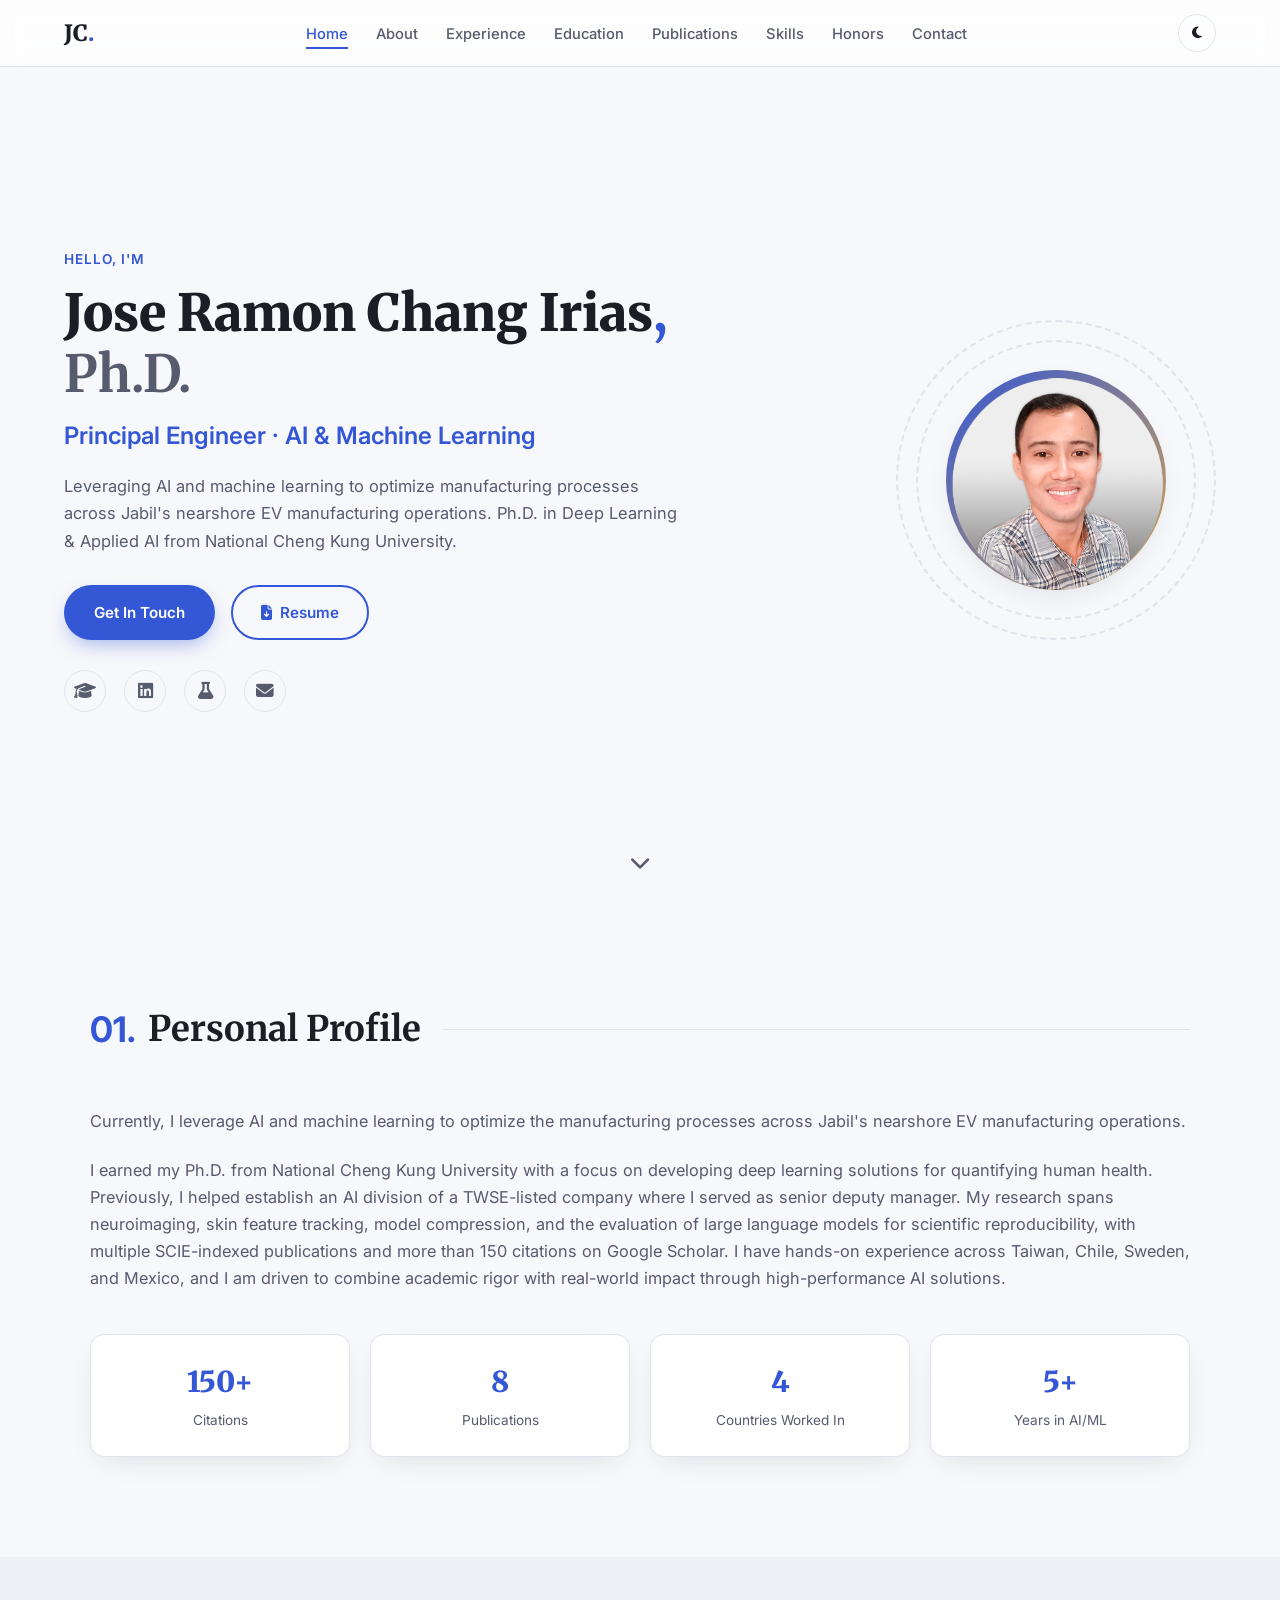
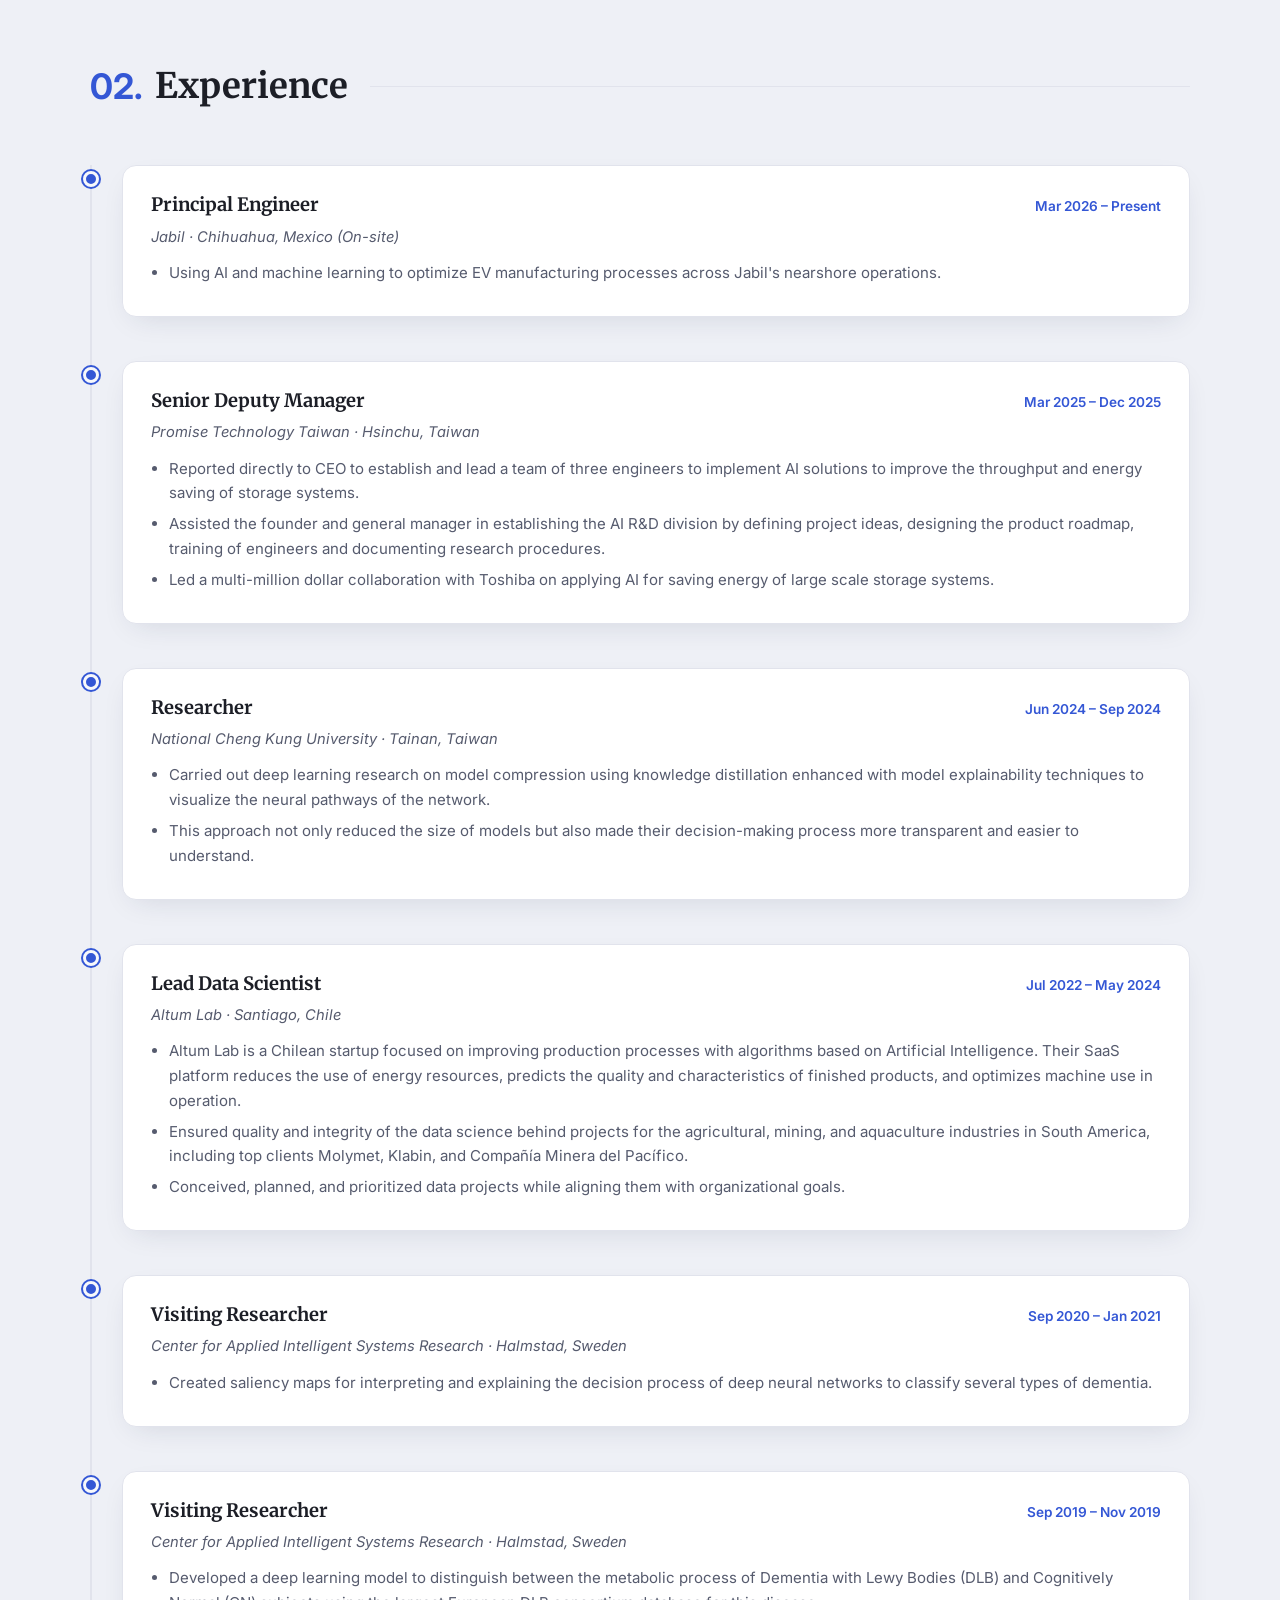
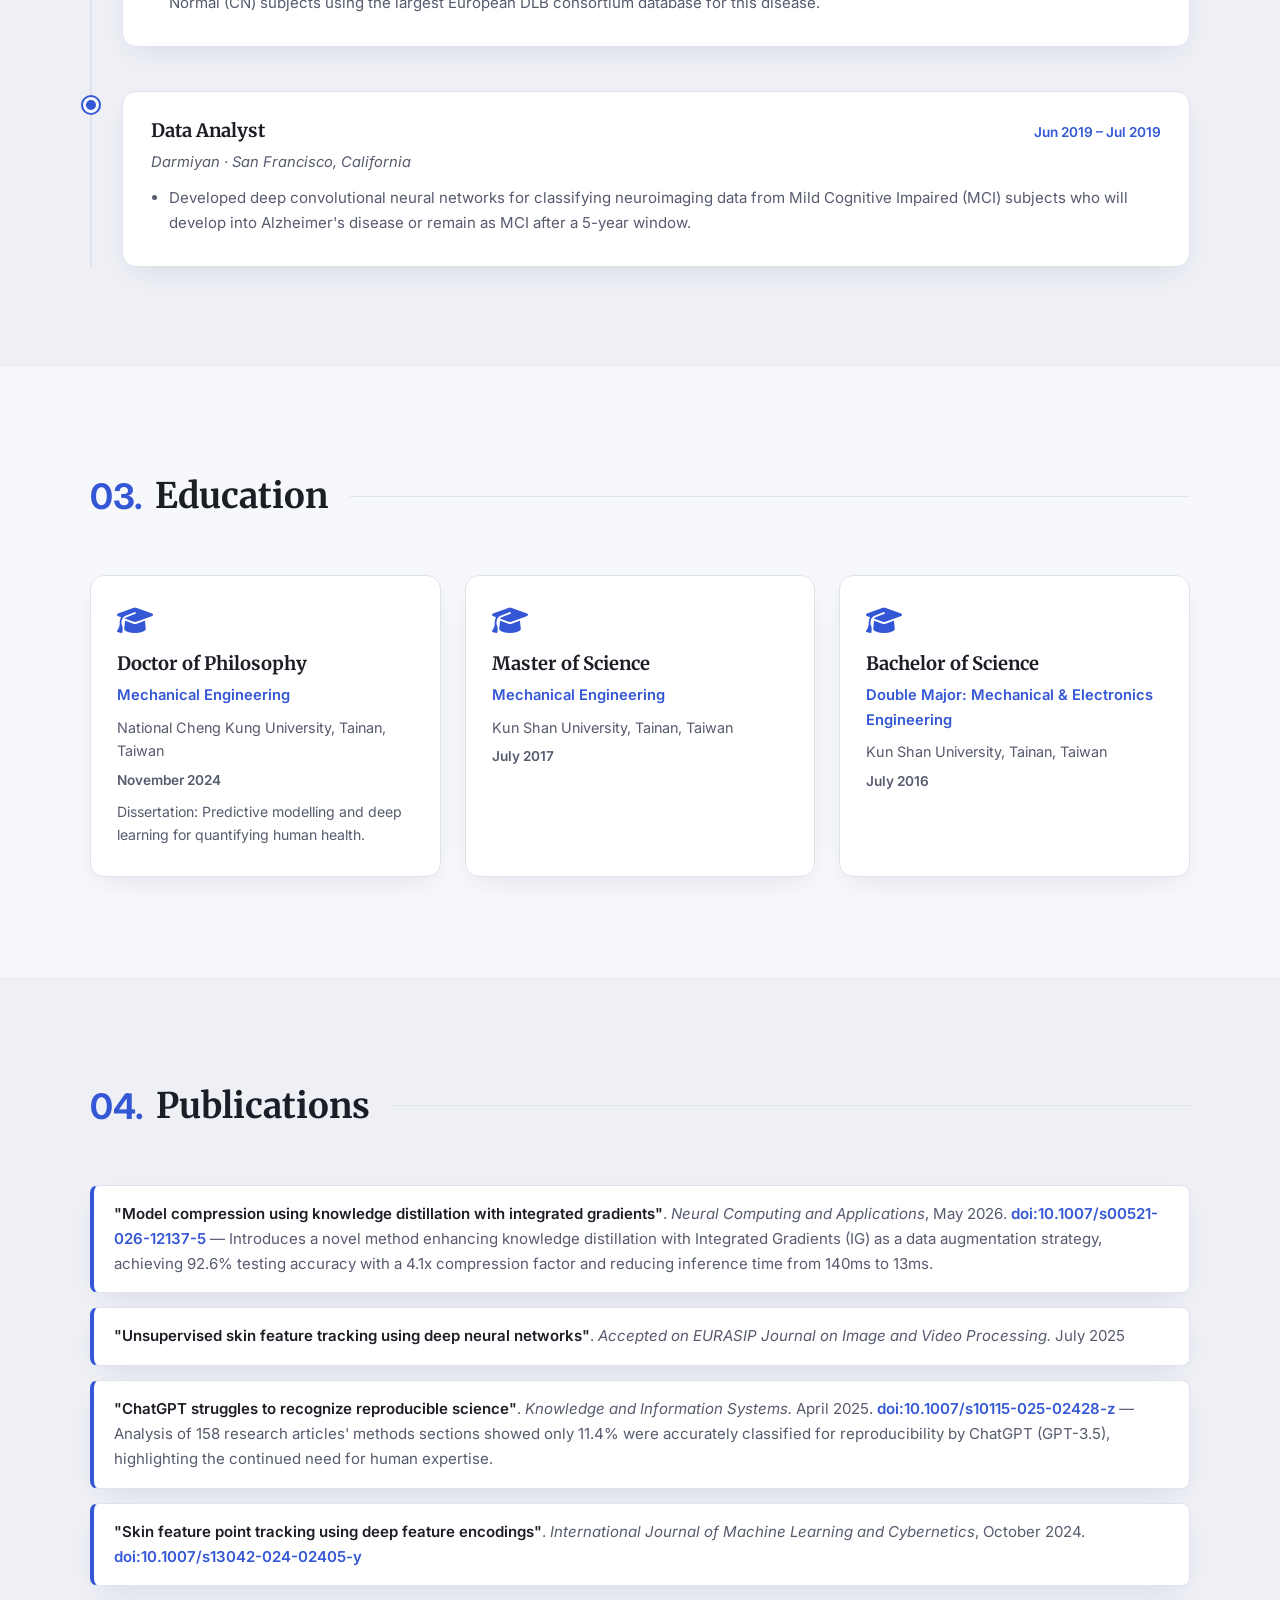
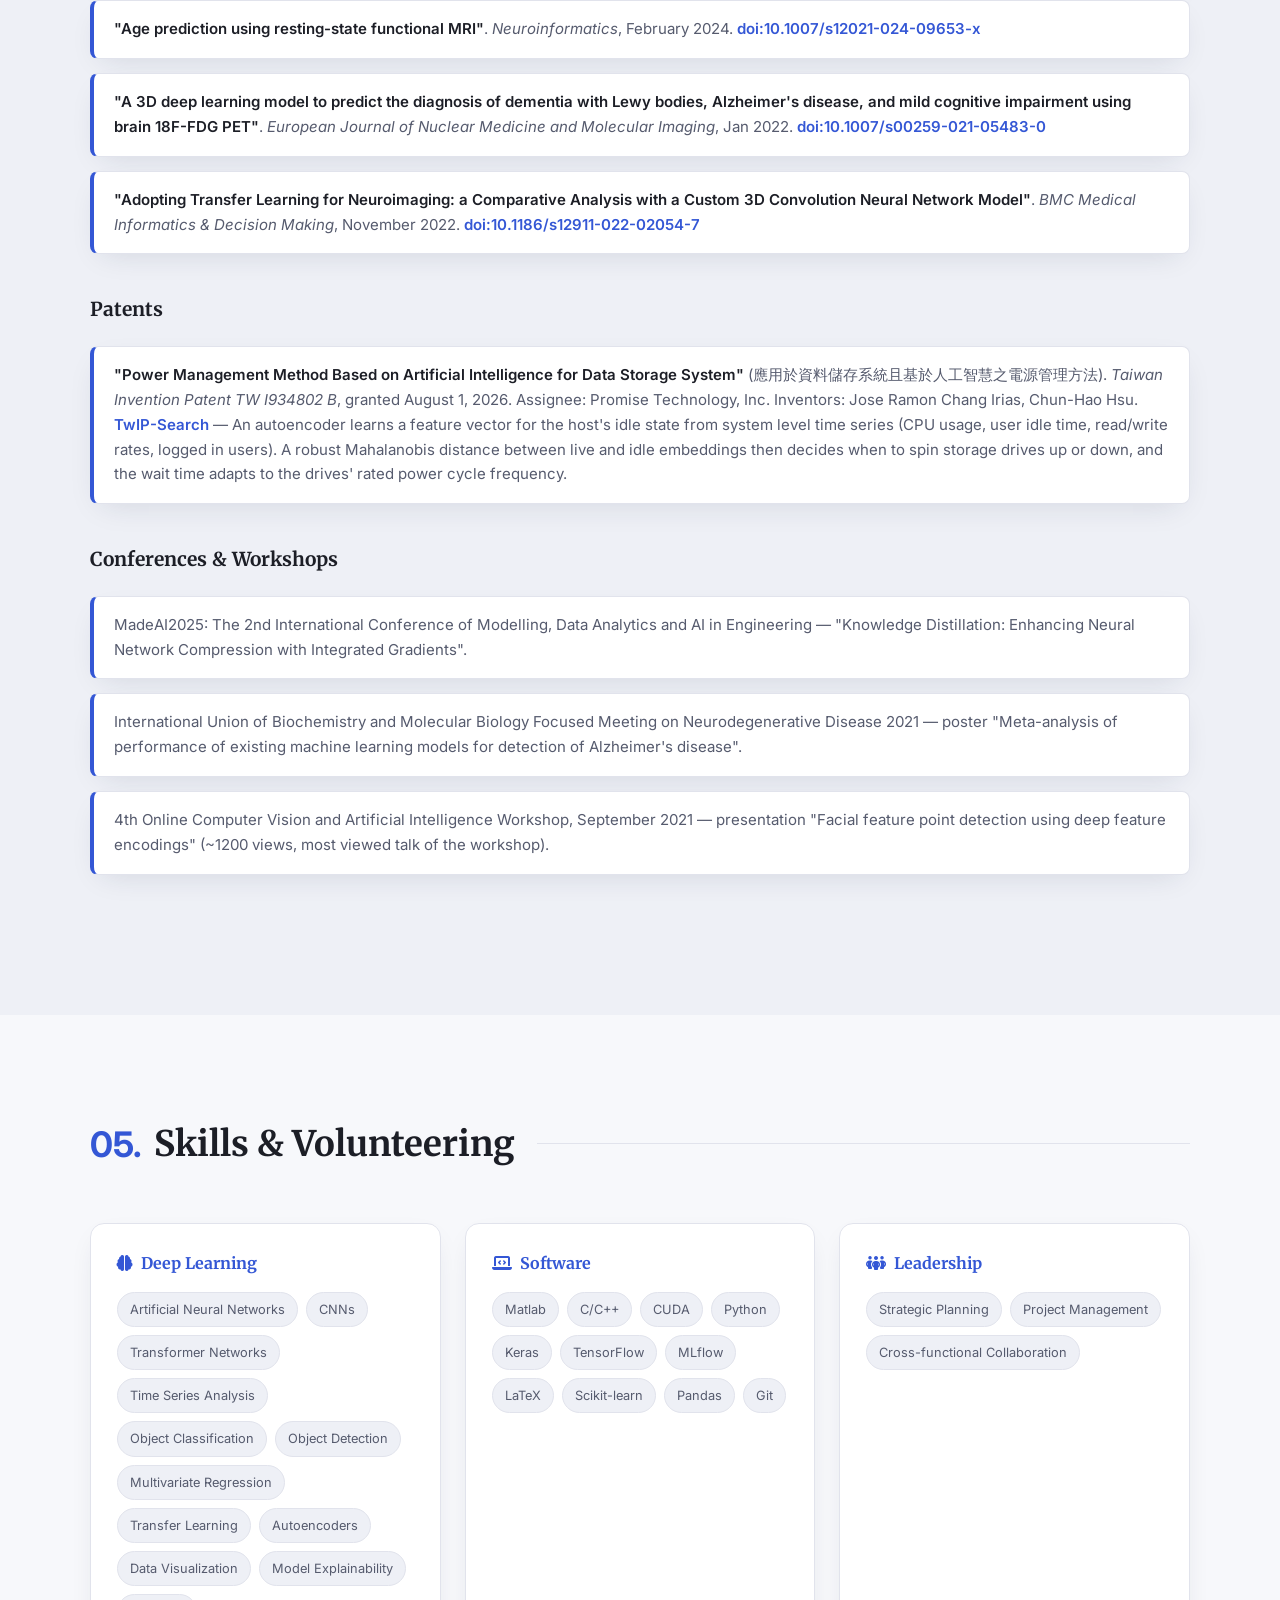
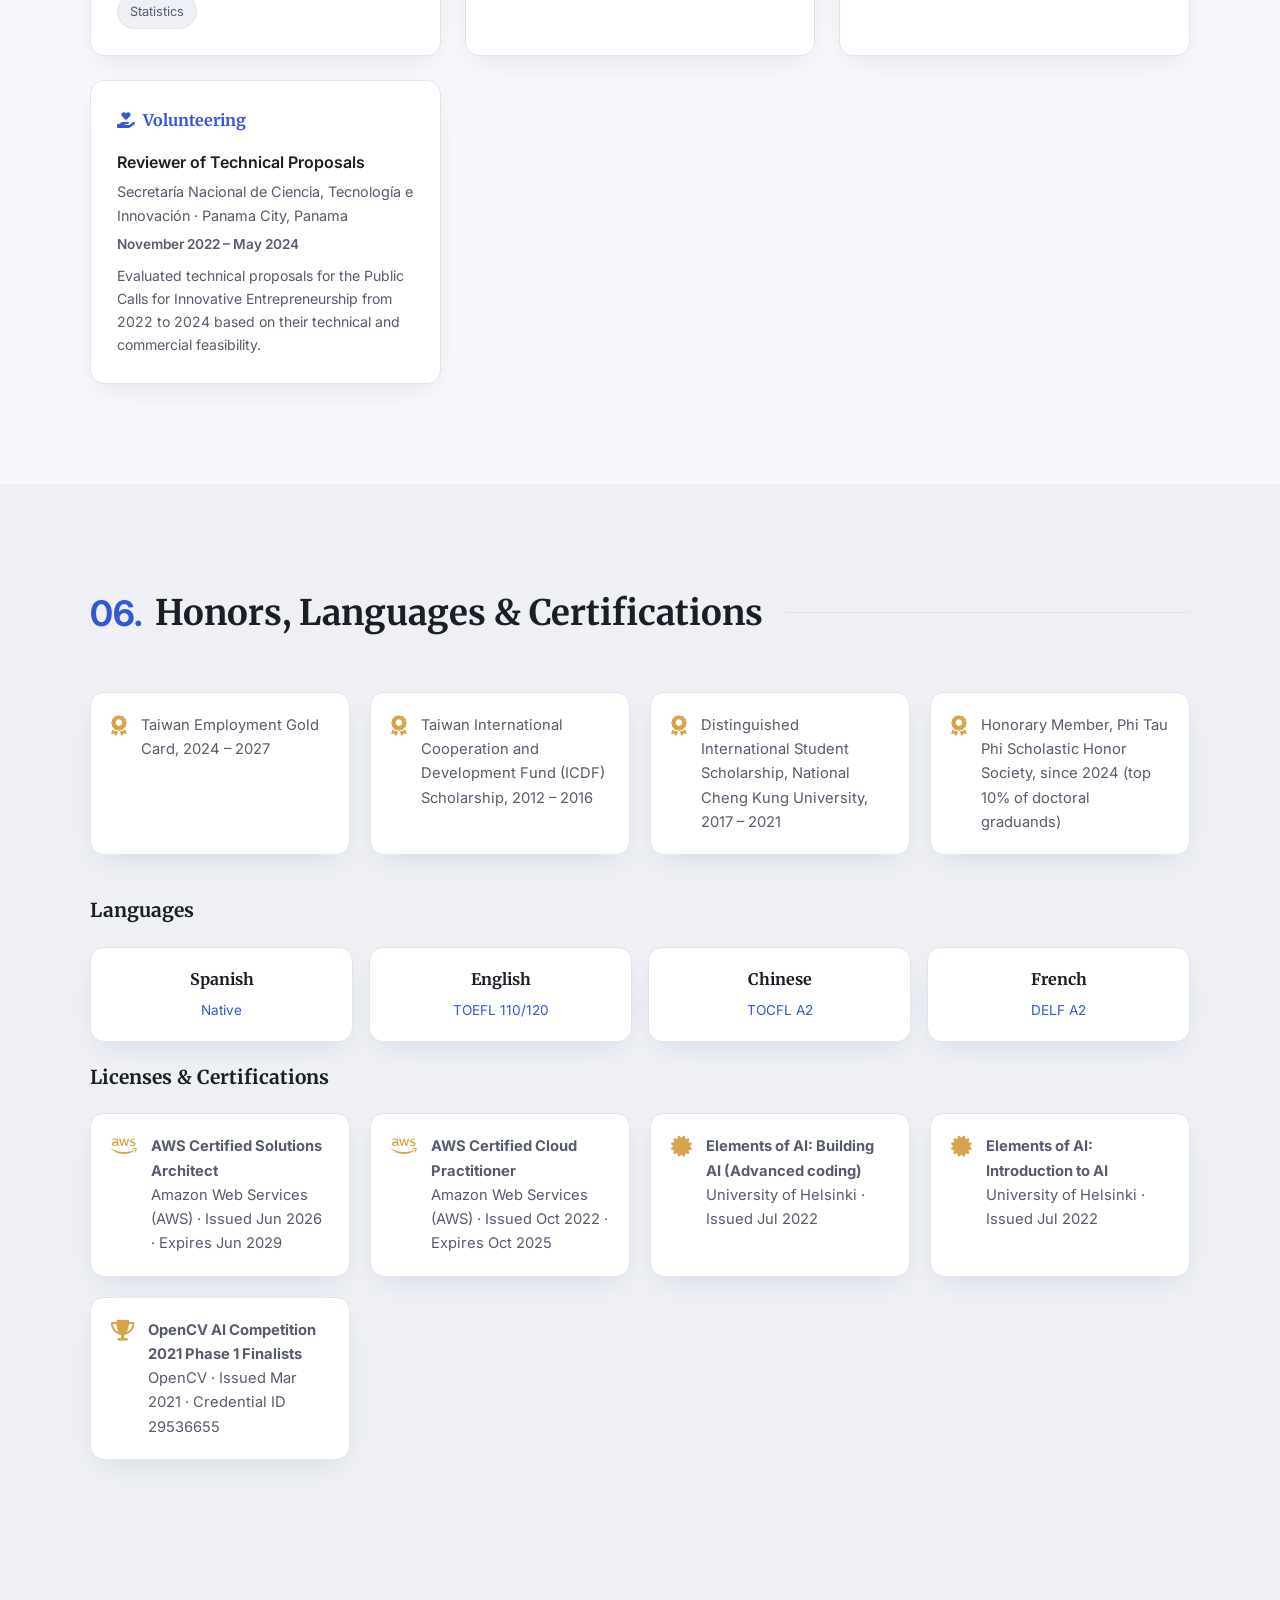
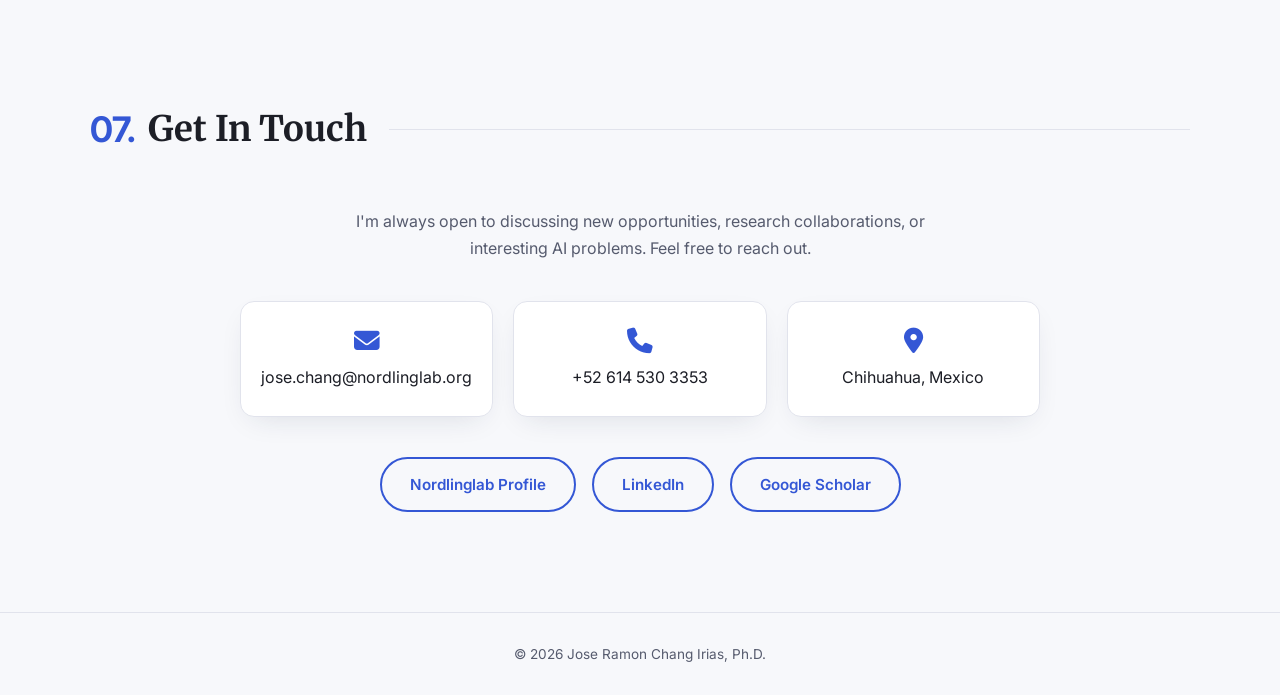
==== commit ca7d8d70: "Move patents under Publications" ====
--- a/index.html
+++ b/index.html
@@ -86,7 +86,6 @@
       <li><a href="#experience">Experience</a></li>
       <li><a href="#education">Education</a></li>
       <li><a href="#publications">Publications</a></li>
-      <li><a href="#patents">Patents</a></li>
       <li><a href="#skills">Skills</a></li>
       <li><a href="#honors">Honors</a></li>
       <li><a href="#contact">Contact</a></li>
@@ -317,6 +316,11 @@
         <li><span class="pub-title">"Adopting Transfer Learning for Neuroimaging: a Comparative Analysis with a Custom 3D Convolution Neural Network Model"</span>. <em>BMC Medical Informatics & Decision Making</em>, November 2022. <a href="https://doi.org/10.1186/s12911-022-02054-7" target="_blank">doi:10.1186/s12911-022-02054-7</a></li>
       </ul>
 
+      <h4 class="sub-heading">Patents</h4>
+      <ul class="pub-list">
+        <li><span class="pub-title">"Power Management Method Based on Artificial Intelligence for Data Storage System"</span> (應用於資料儲存系統且基於人工智慧之電源管理方法). <em>Taiwan Invention Patent TW I934802 B</em>, granted August 1, 2026. Assignee: Promise Technology, Inc. Inventors: Jose Ramon Chang Irias, Chun-Hao Hsu. <a href="https://cloud.tipo.gov.tw/s690/twipsearch/#/patent/detail?id=TWI0934802_TW000114138600_B&amp;database=TWB" target="_blank" rel="noopener noreferrer">TwIP-Search</a> — An autoencoder learns a feature vector for the host's idle state from system level time series (CPU usage, user idle time, read/write rates, logged in users). A robust Mahalanobis distance between live and idle embeddings then decides when to spin storage drives up or down, and the wait time adapts to the drives' rated power cycle frequency.</li>
+      </ul>
+
       <h4 class="sub-heading">Conferences & Workshops</h4>
       <ul class="pub-list">
         <li>MadeAI2025: The 2nd International Conference of Modelling, Data Analytics and AI in Engineering — "Knowledge Distillation: Enhancing Neural Network Compression with Integrated Gradients".</li>
@@ -326,19 +330,9 @@
     </div>
   </section>
 
-  <section id="patents" class="section">
-    <div class="section-inner">
-      <h2 class="section-title"><span>05.</span> Patents</h2>
-
-      <ul class="pub-list">
-        <li><span class="pub-title">"Power Management Method Based on Artificial Intelligence for Data Storage System"</span> (應用於資料儲存系統且基於人工智慧之電源管理方法). <em>Taiwan Invention Patent TW I934802 B</em>, granted August 1, 2026. Assignee: Promise Technology, Inc. Inventors: Jose Ramon Chang Irias, Chun-Hao Hsu. <a href="https://cloud.tipo.gov.tw/s690/twipsearch/#/patent/detail?id=TWI0934802_TW000114138600_B&amp;database=TWB" target="_blank" rel="noopener noreferrer">TwIP-Search</a> — An autoencoder learns a feature vector for the host's idle state from system level time series (CPU usage, user idle time, read/write rates, logged in users). A robust Mahalanobis distance between live and idle embeddings then decides when to spin storage drives up or down, and the wait time adapts to the drives' rated power cycle frequency.</li>
-      </ul>
-    </div>
-  </section>
-
-  <section id="skills" class="section alt-bg">
-    <div class="section-inner">
-      <h2 class="section-title"><span>06.</span> Skills & Volunteering</h2>
+  <section id="skills" class="section">
+    <div class="section-inner">
+      <h2 class="section-title"><span>05.</span> Skills & Volunteering</h2>
 
       <div class="skills-grid">
         <div class="skill-card">
@@ -375,9 +369,9 @@
     </div>
   </section>
 
-  <section id="honors" class="section">
-    <div class="section-inner">
-      <h2 class="section-title"><span>07.</span> Honors, Languages & Certifications</h2>
+  <section id="honors" class="section alt-bg">
+    <div class="section-inner">
+      <h2 class="section-title"><span>06.</span> Honors, Languages & Certifications</h2>
 
       <div class="honors-grid">
         <div class="honor-item">
@@ -435,7 +429,7 @@
 
   <section id="contact" class="section contact-section">
     <div class="section-inner">
-      <h2 class="section-title"><span>08.</span> Get In Touch</h2>
+      <h2 class="section-title"><span>07.</span> Get In Touch</h2>
 
       <p class="contact-text">I'm always open to discussing new opportunities, research collaborations, or interesting AI problems. Feel free to reach out.</p>
       <div class="contact-grid">
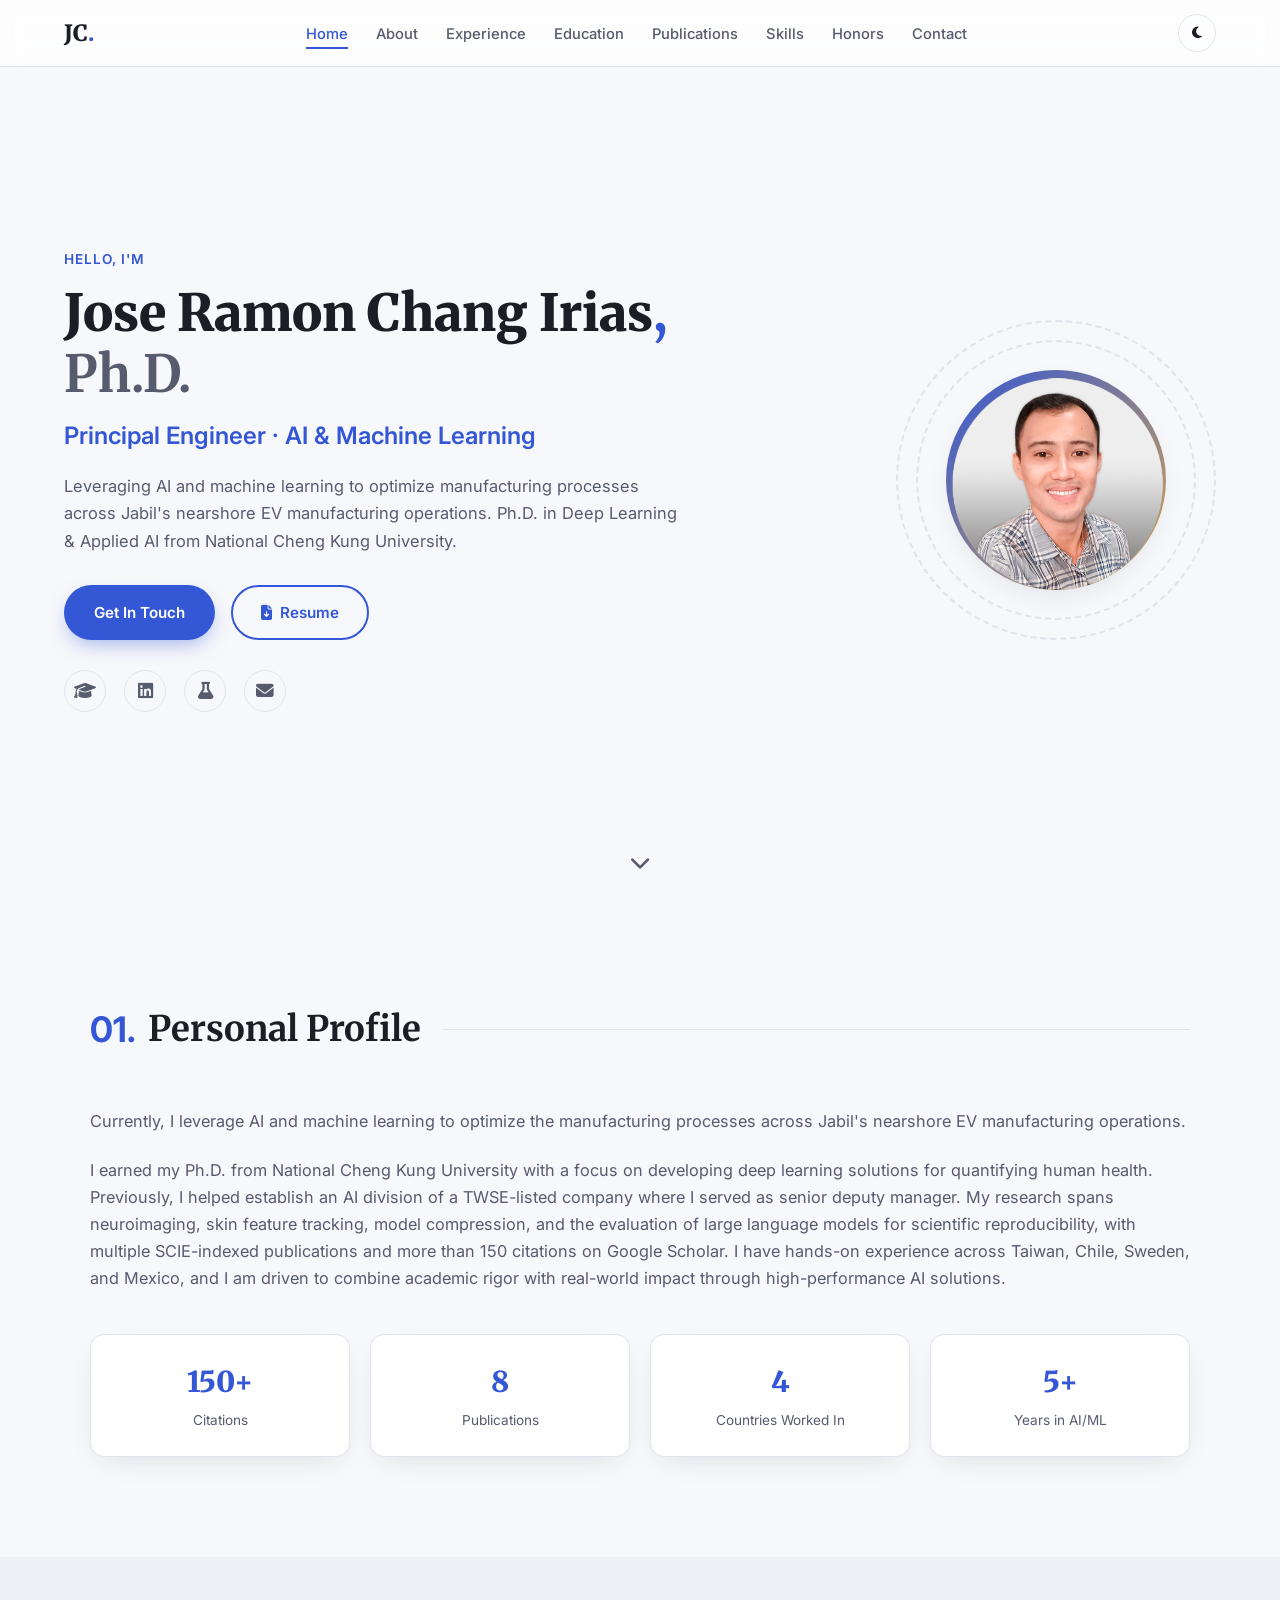
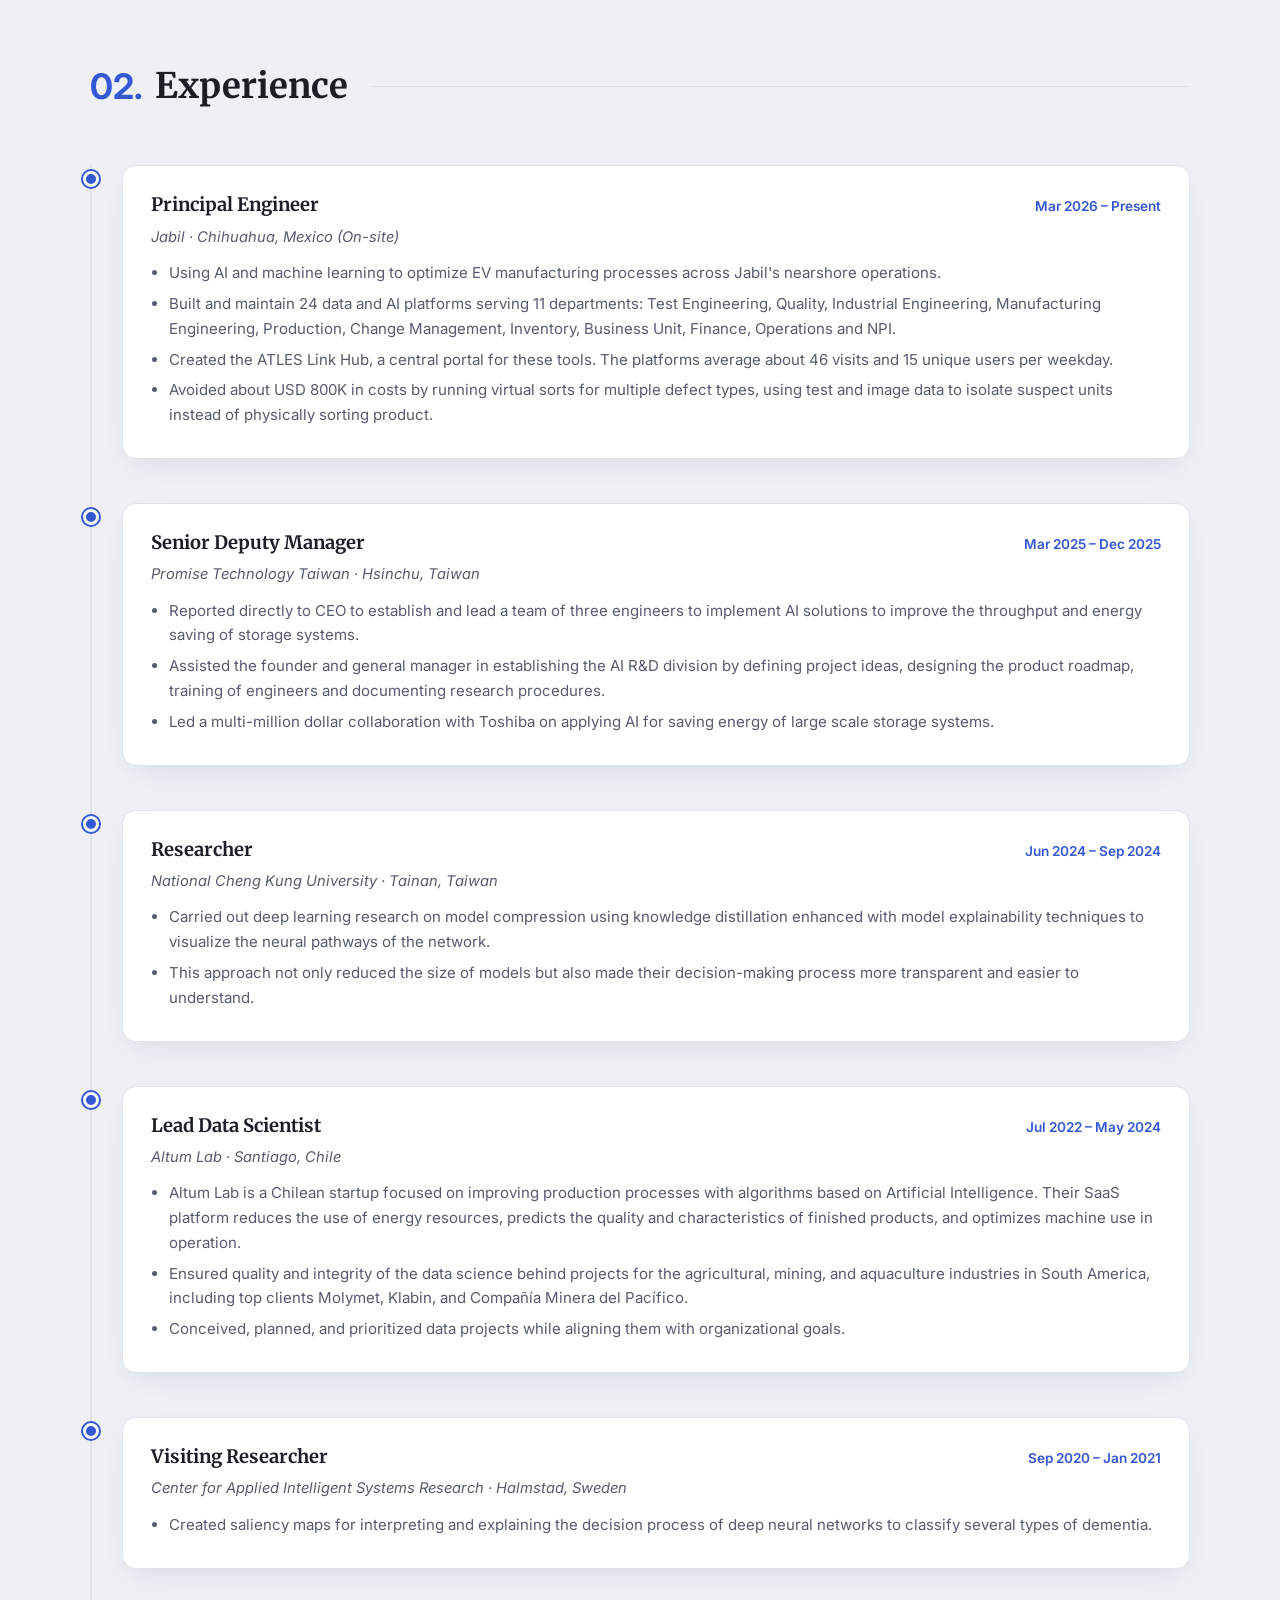
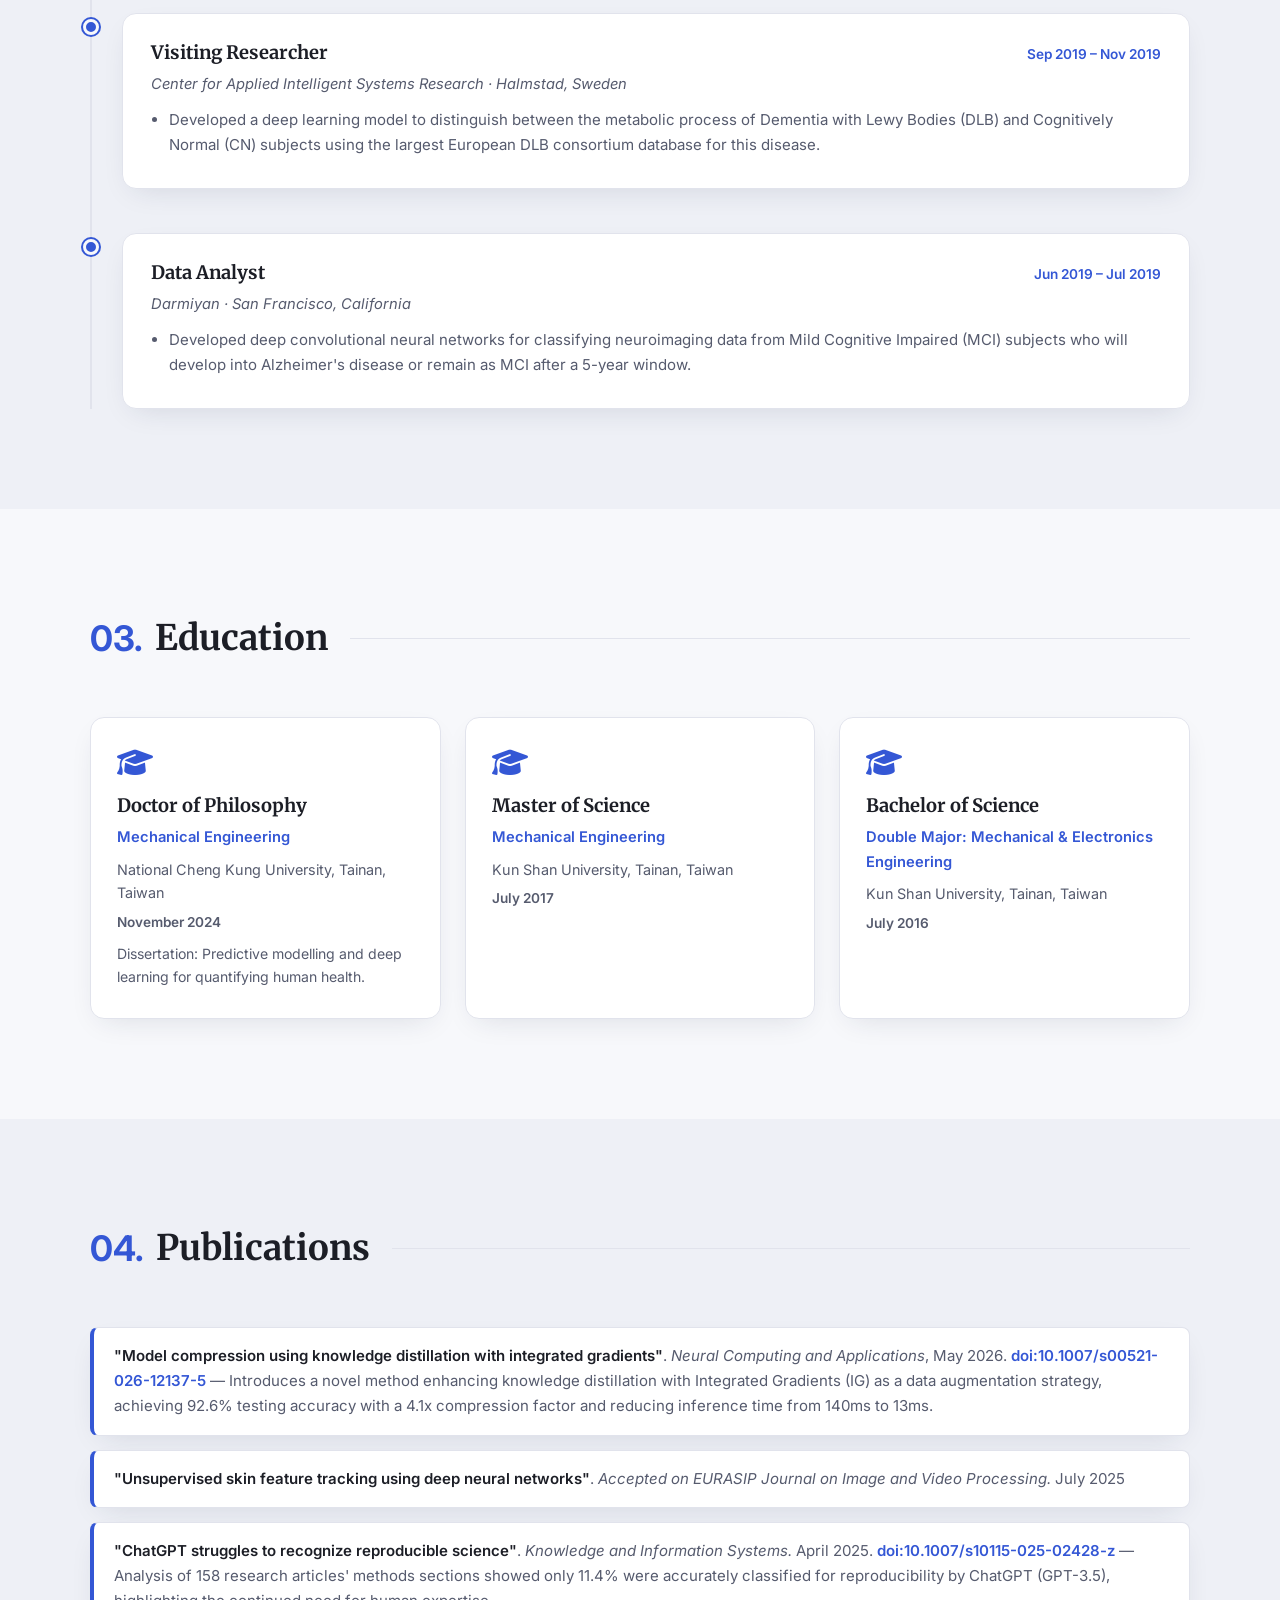
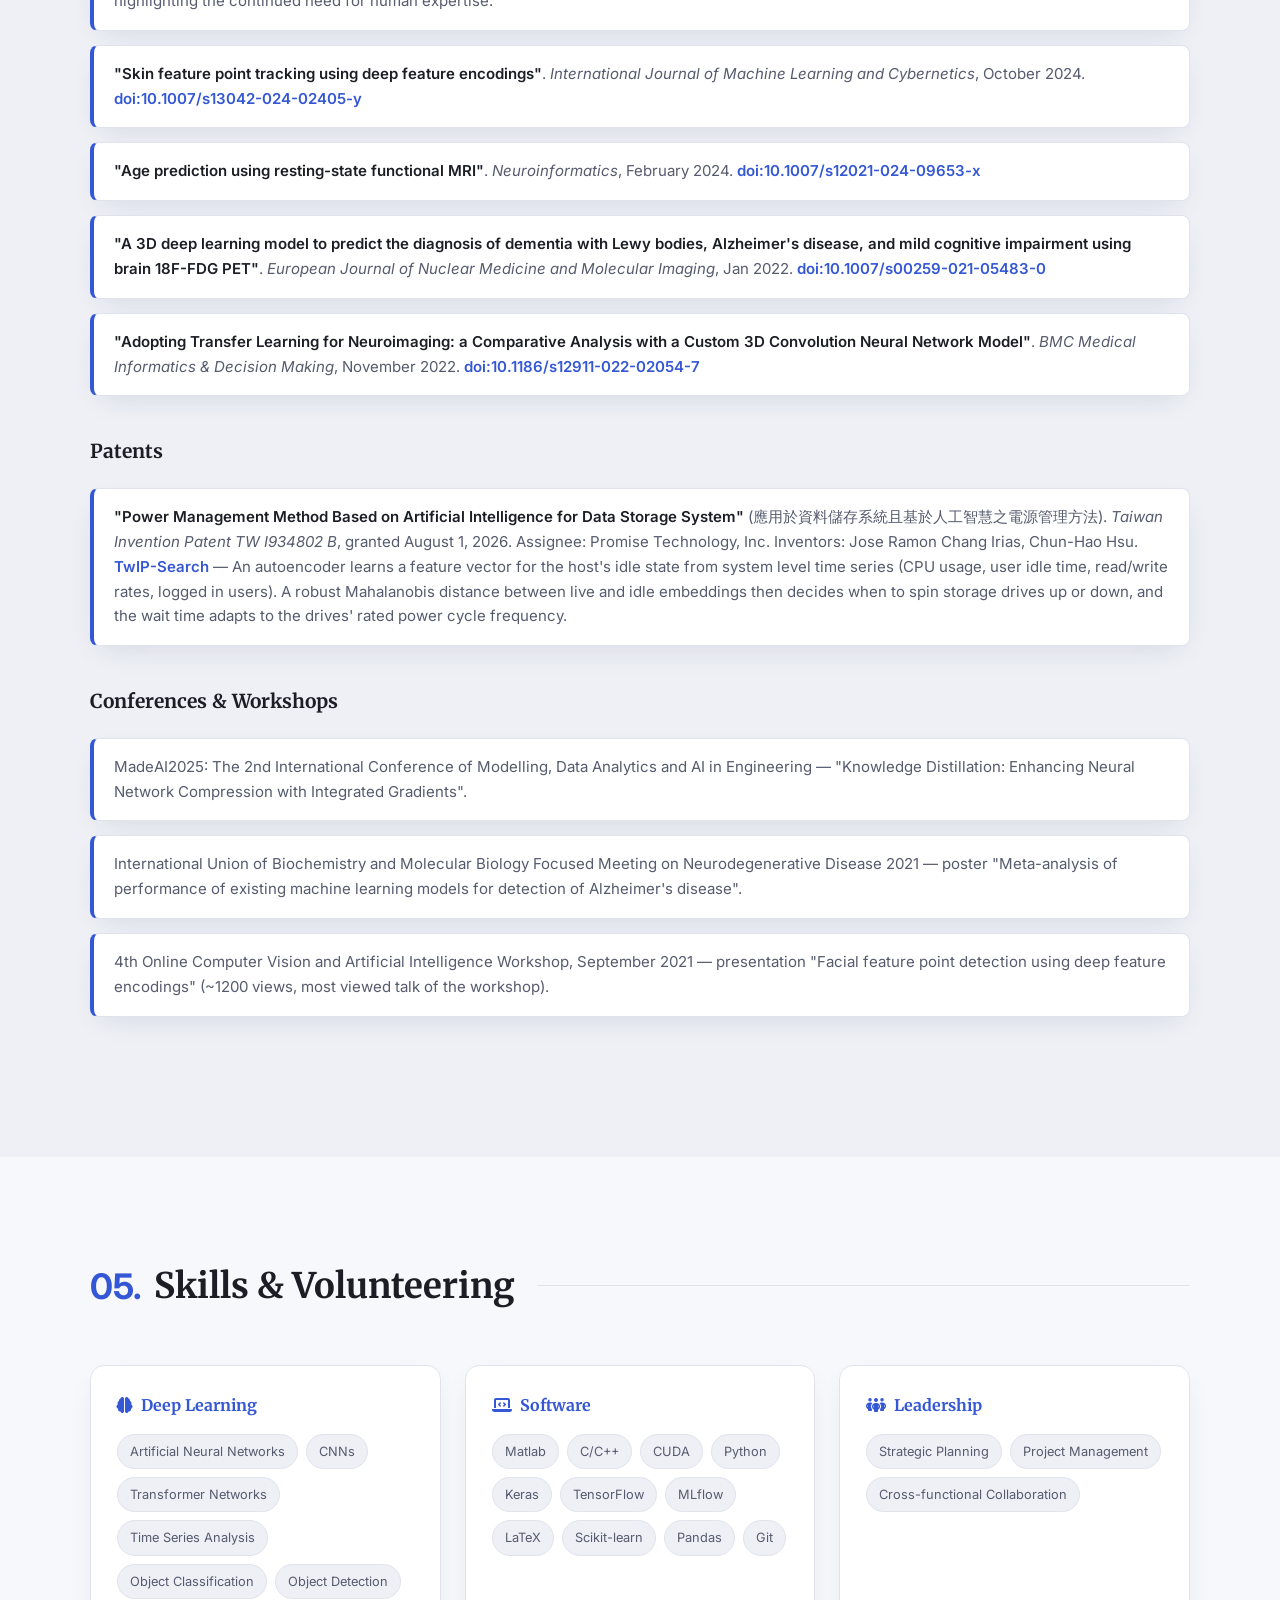
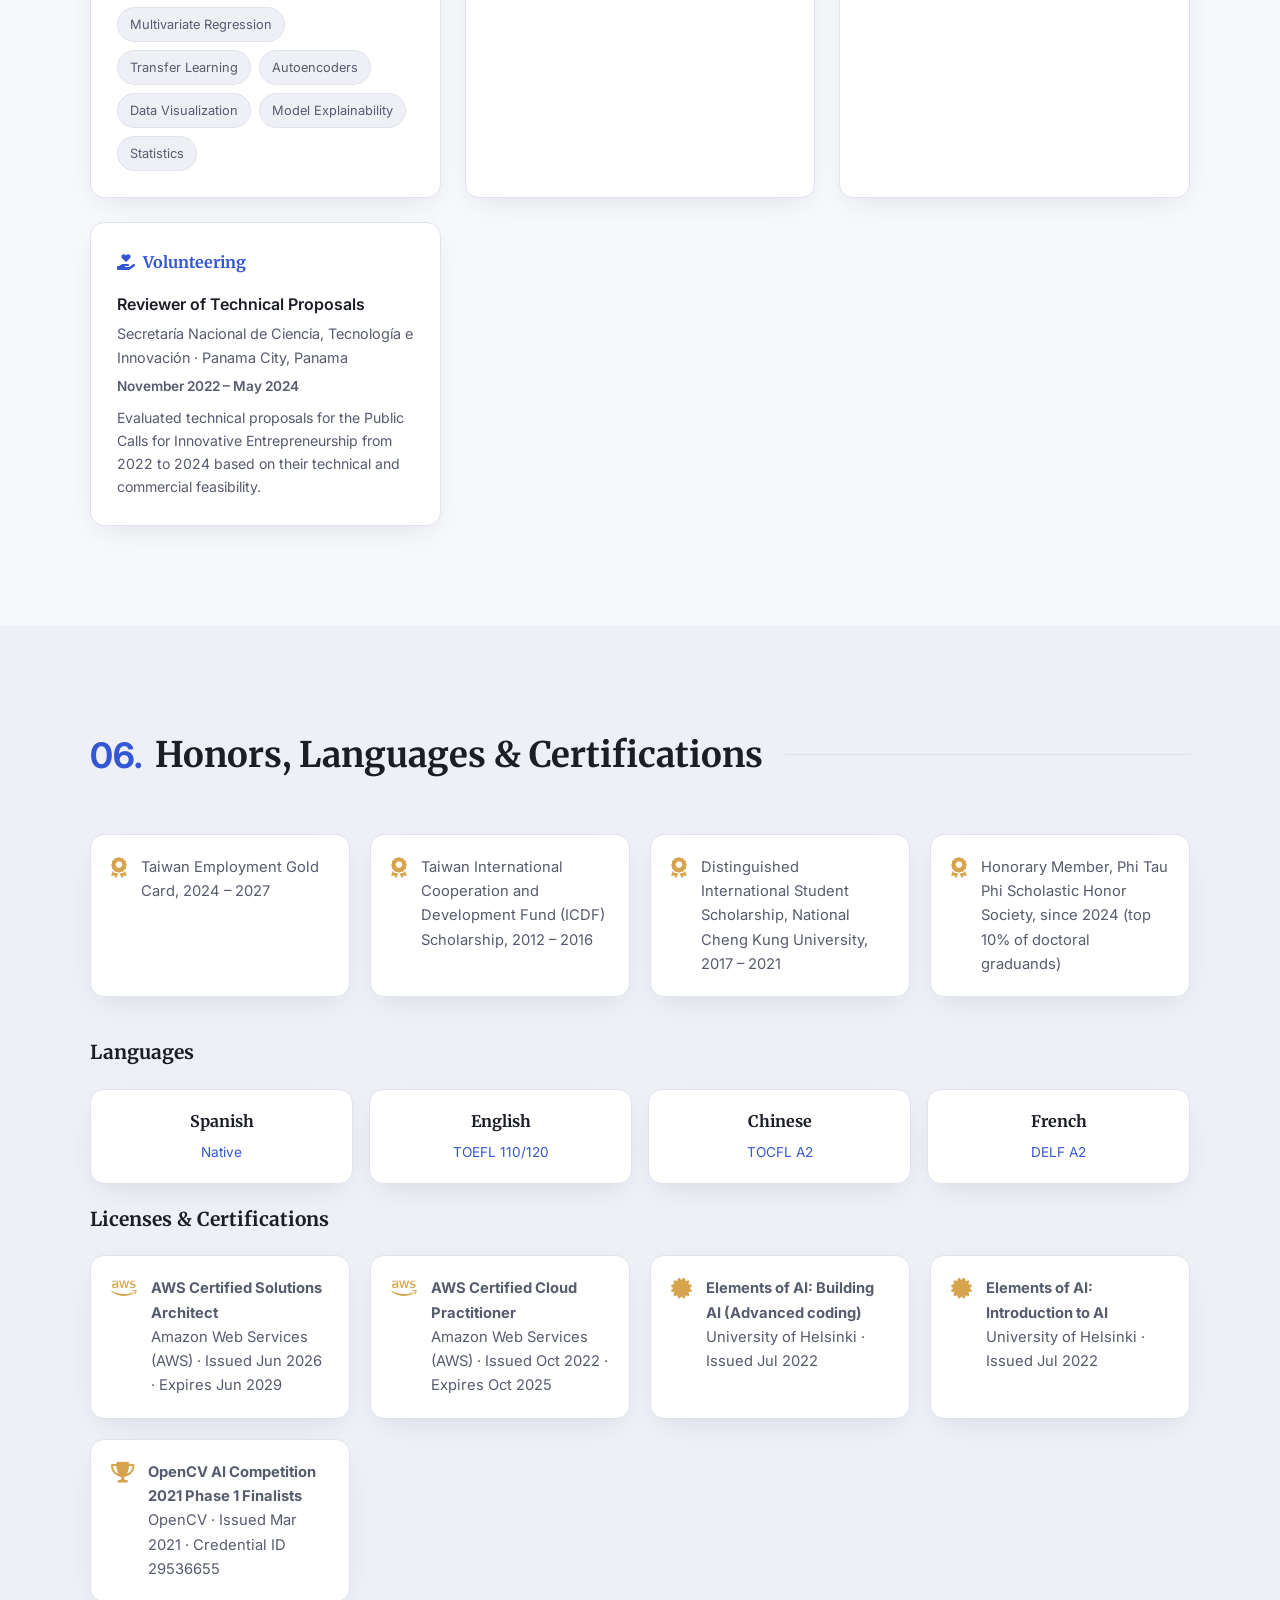
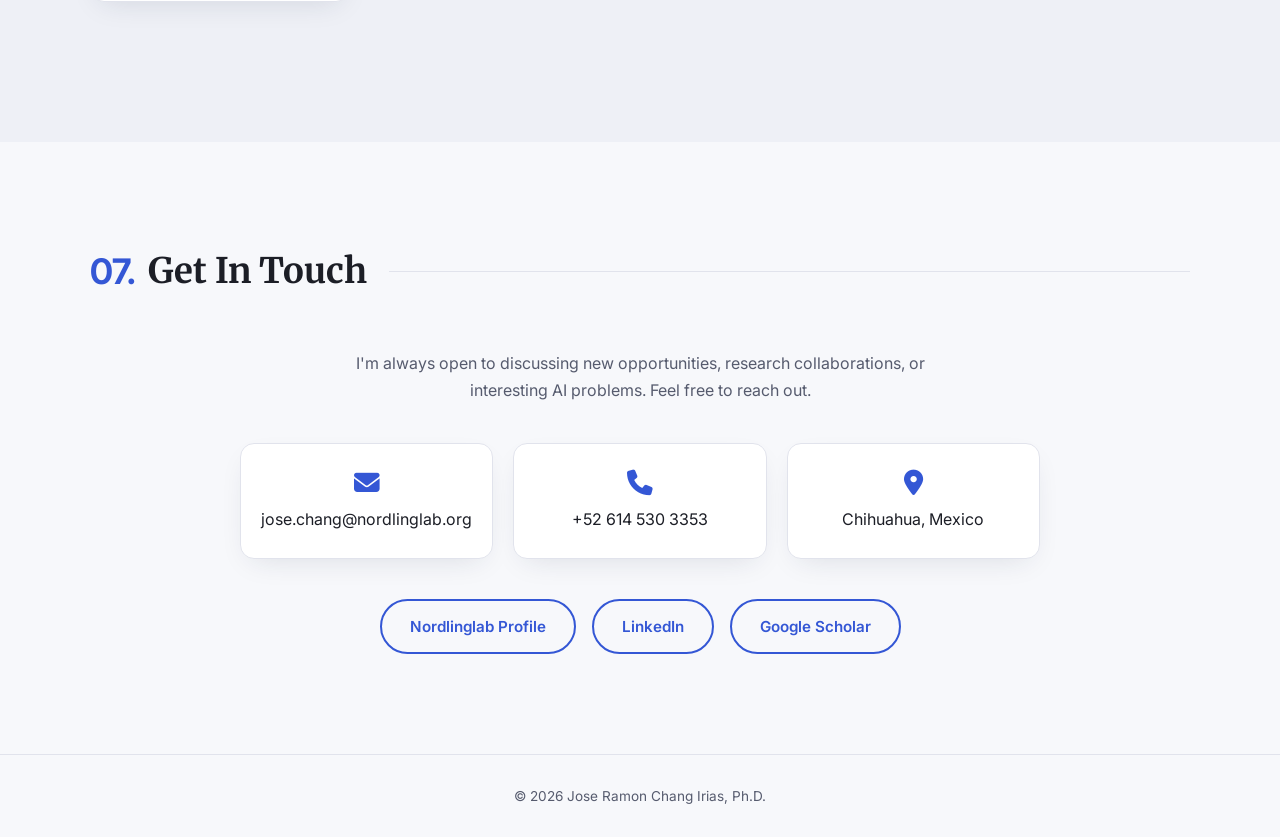
==== commit bd7e4716: "Add Jabil platforms, usage and virtual sorting savings" ====
--- a/index.html
+++ b/index.html
@@ -171,6 +171,9 @@
             <p class="tl-company">Jabil · Chihuahua, Mexico (On-site)</p>
             <ul>
               <li>Using AI and machine learning to optimize EV manufacturing processes across Jabil's nearshore operations.</li>
+              <li>Built and maintain 24 data and AI platforms serving 11 departments: Test Engineering, Quality, Industrial Engineering, Manufacturing Engineering, Production, Change Management, Inventory, Business Unit, Finance, Operations and NPI.</li>
+              <li>Created the ATLES Link Hub, a central portal for these tools. The platforms average about 46 visits and 15 unique users per weekday.</li>
+              <li>Avoided about USD 800K in costs by running virtual sorts for multiple defect types, using test and image data to isolate suspect units instead of physically sorting product.</li>
             </ul>
           </div>
         </div>
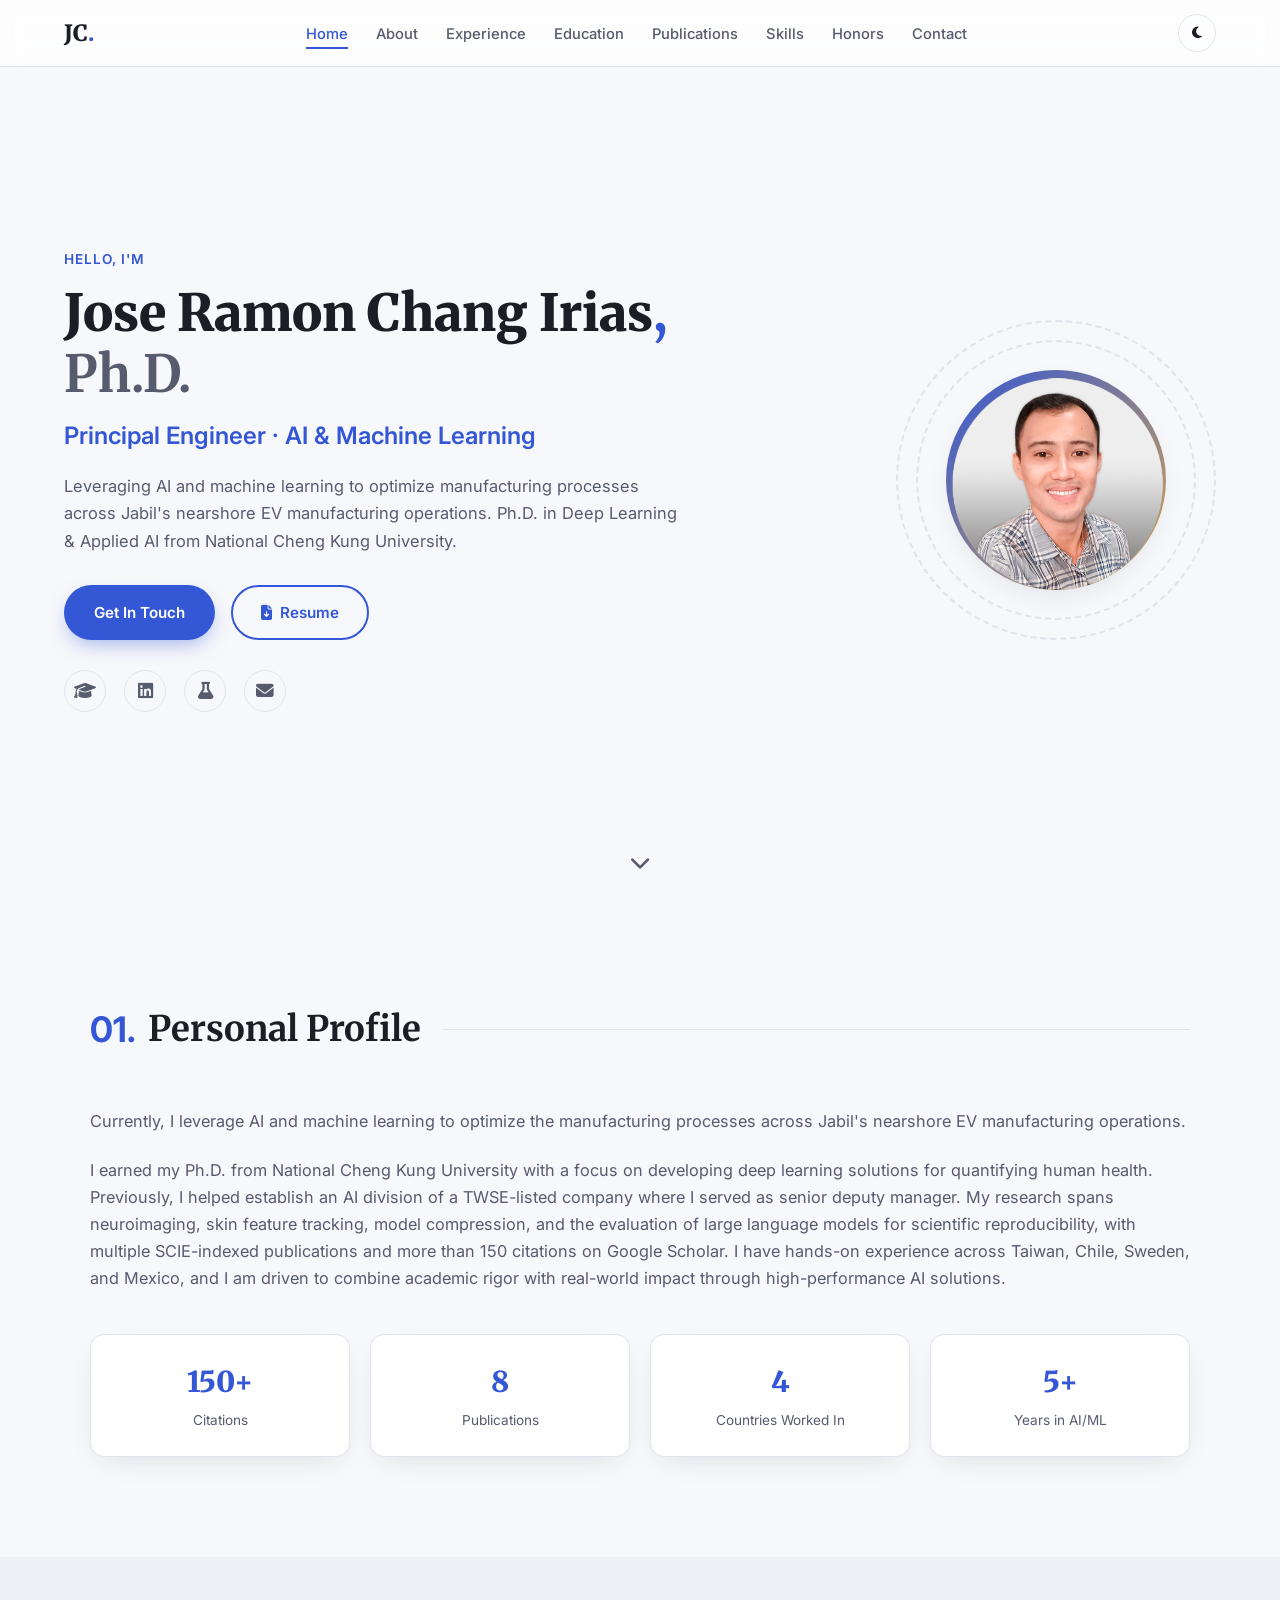
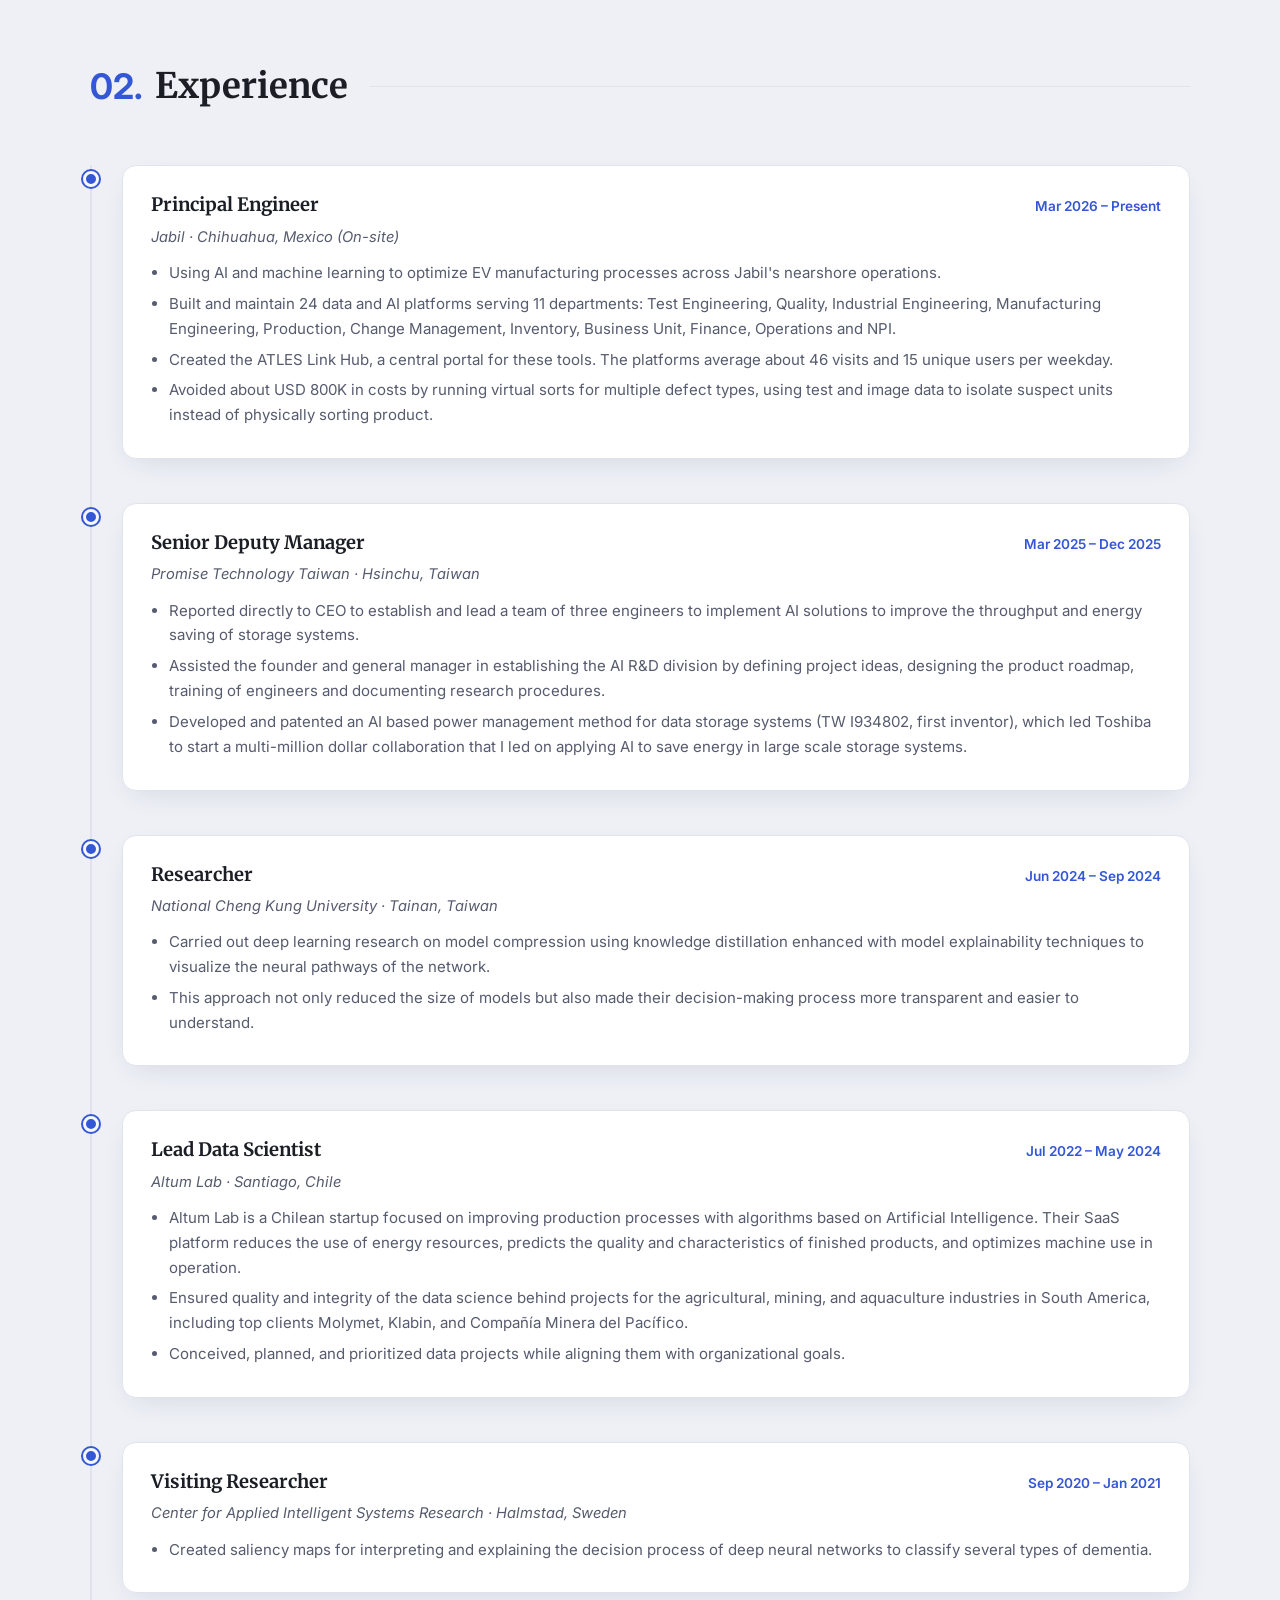
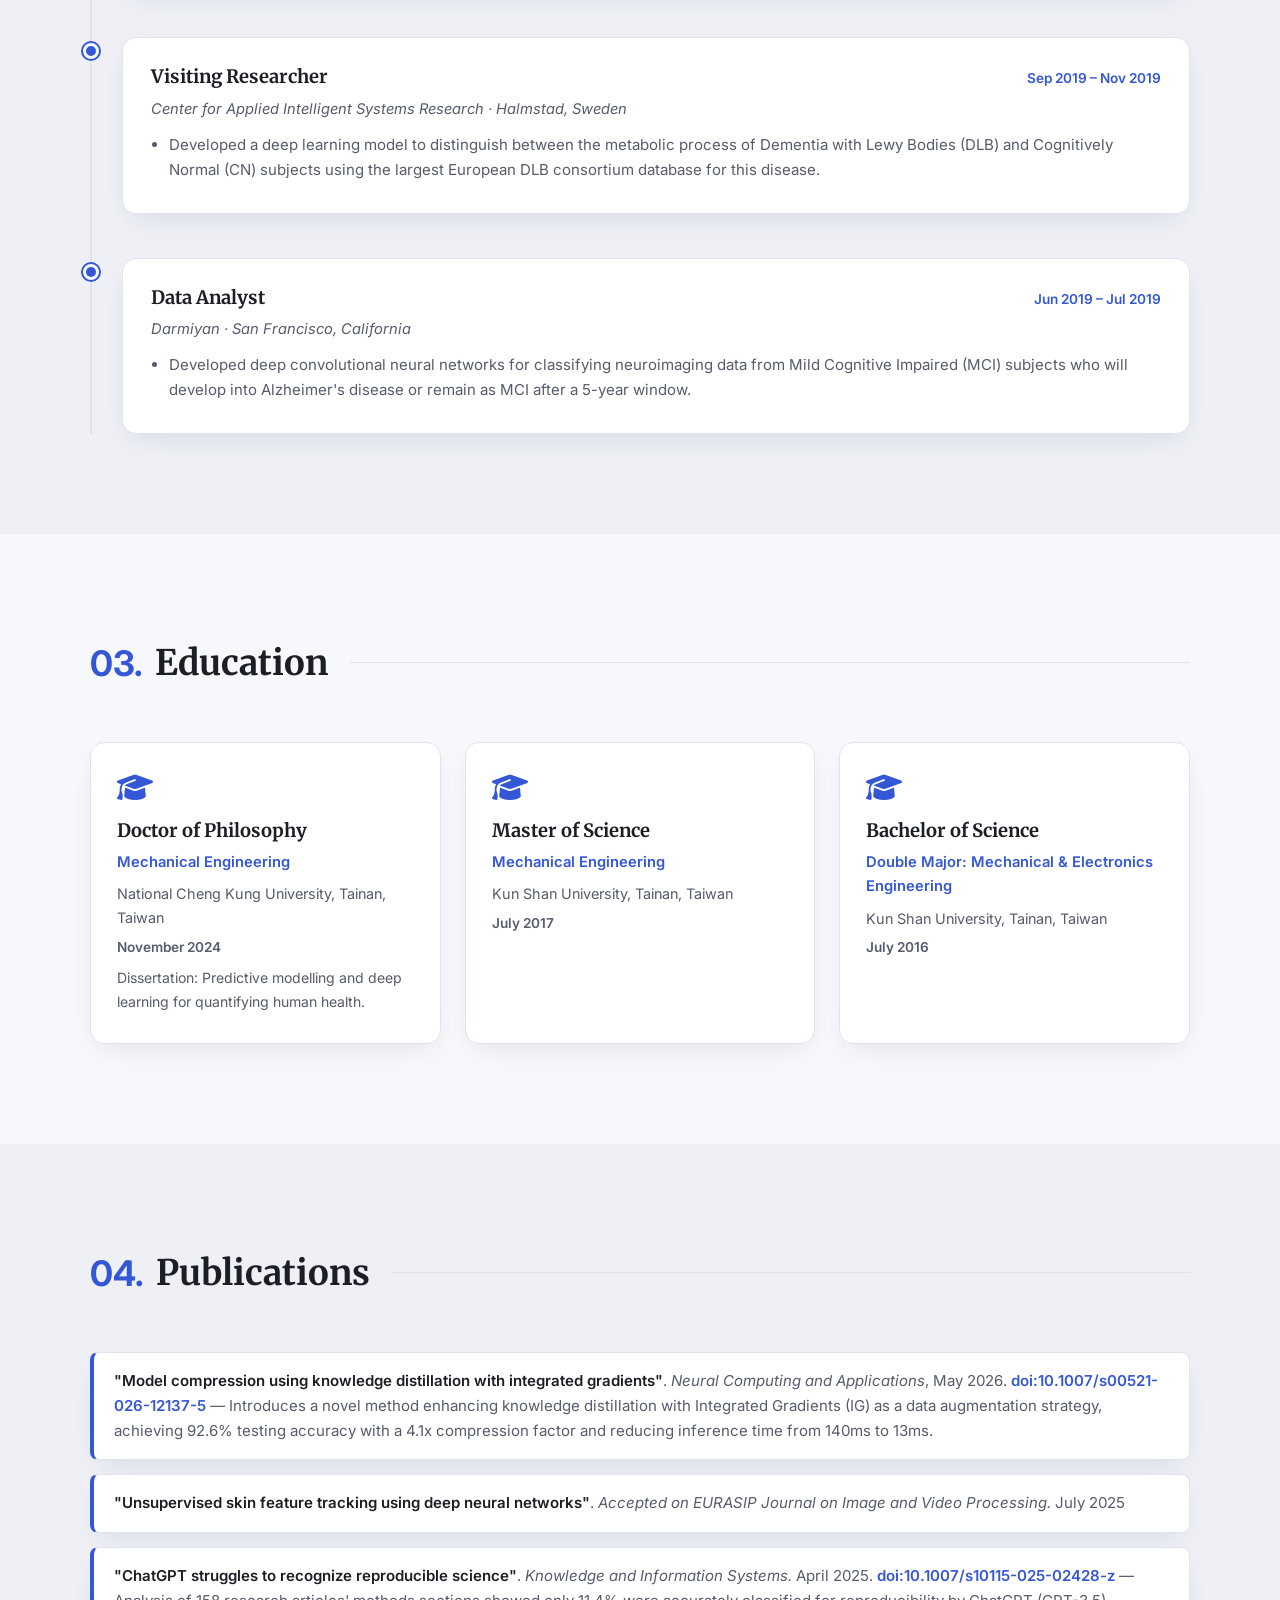
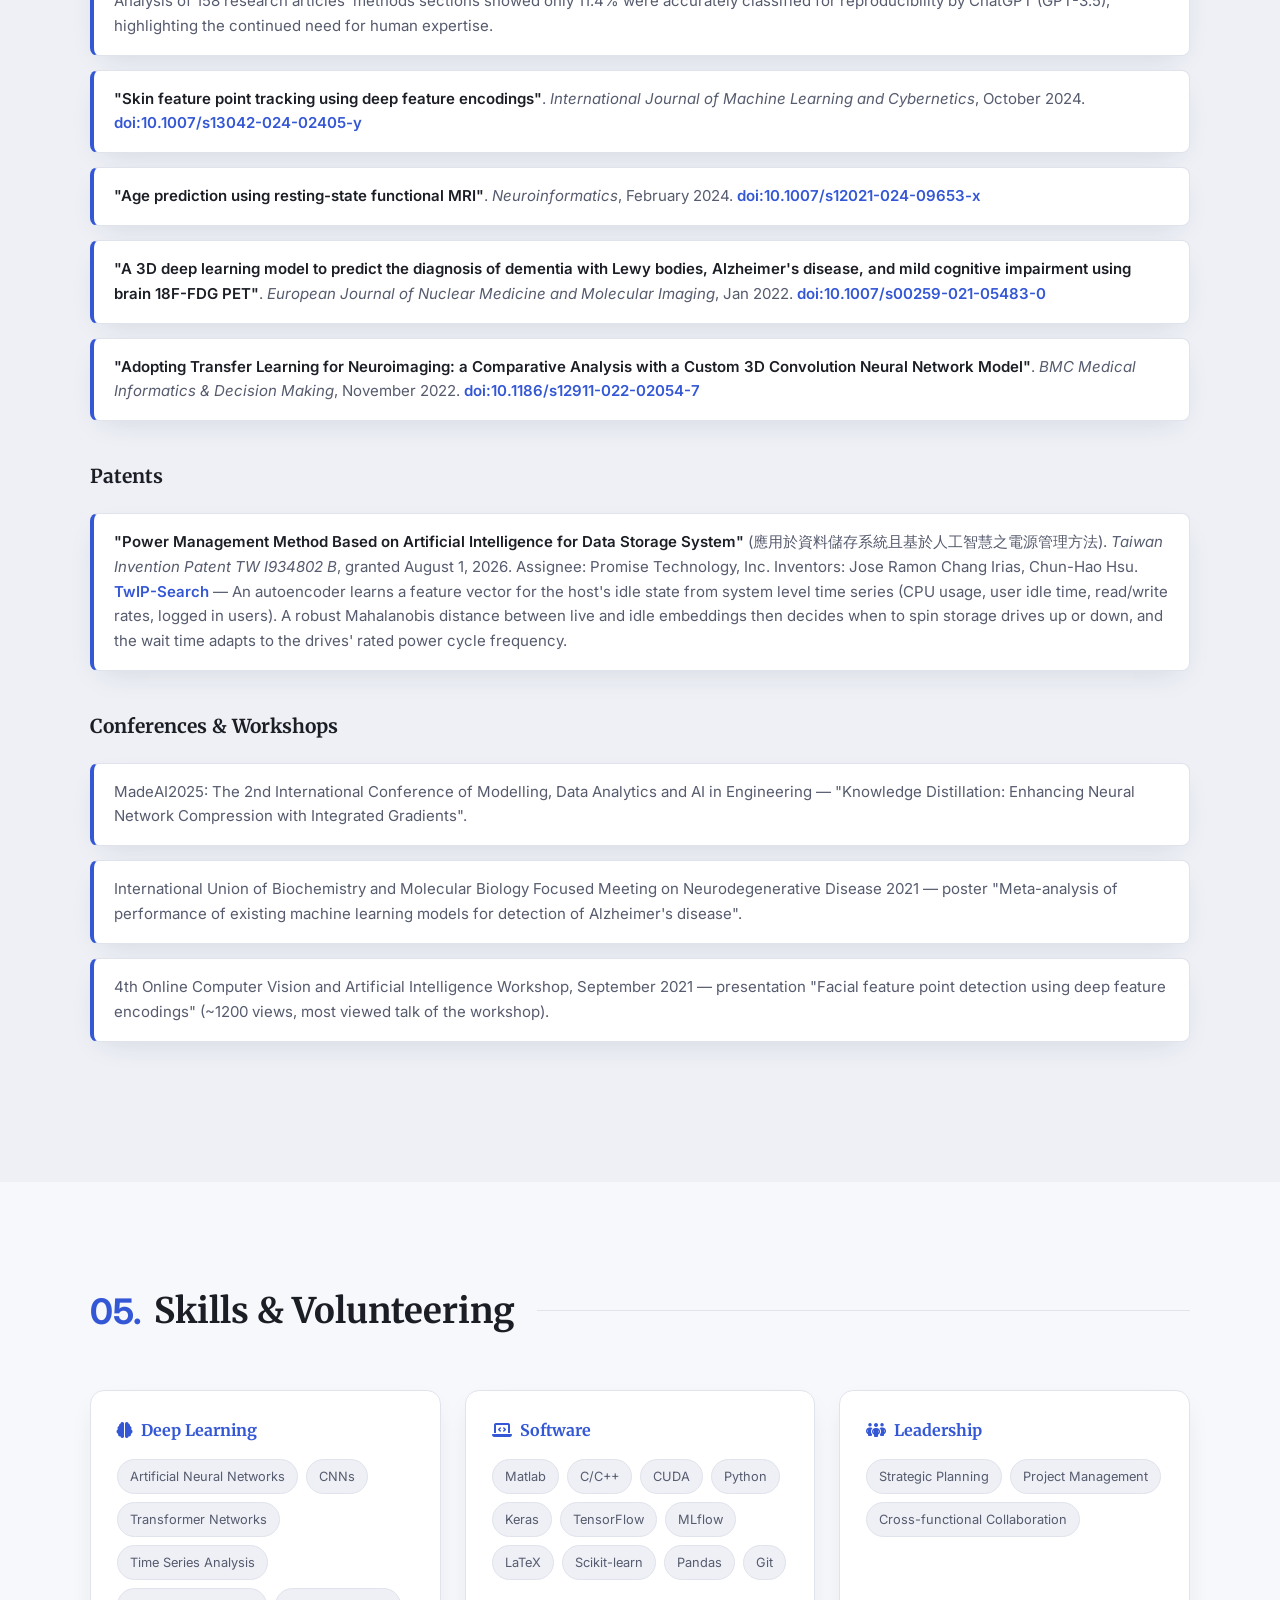
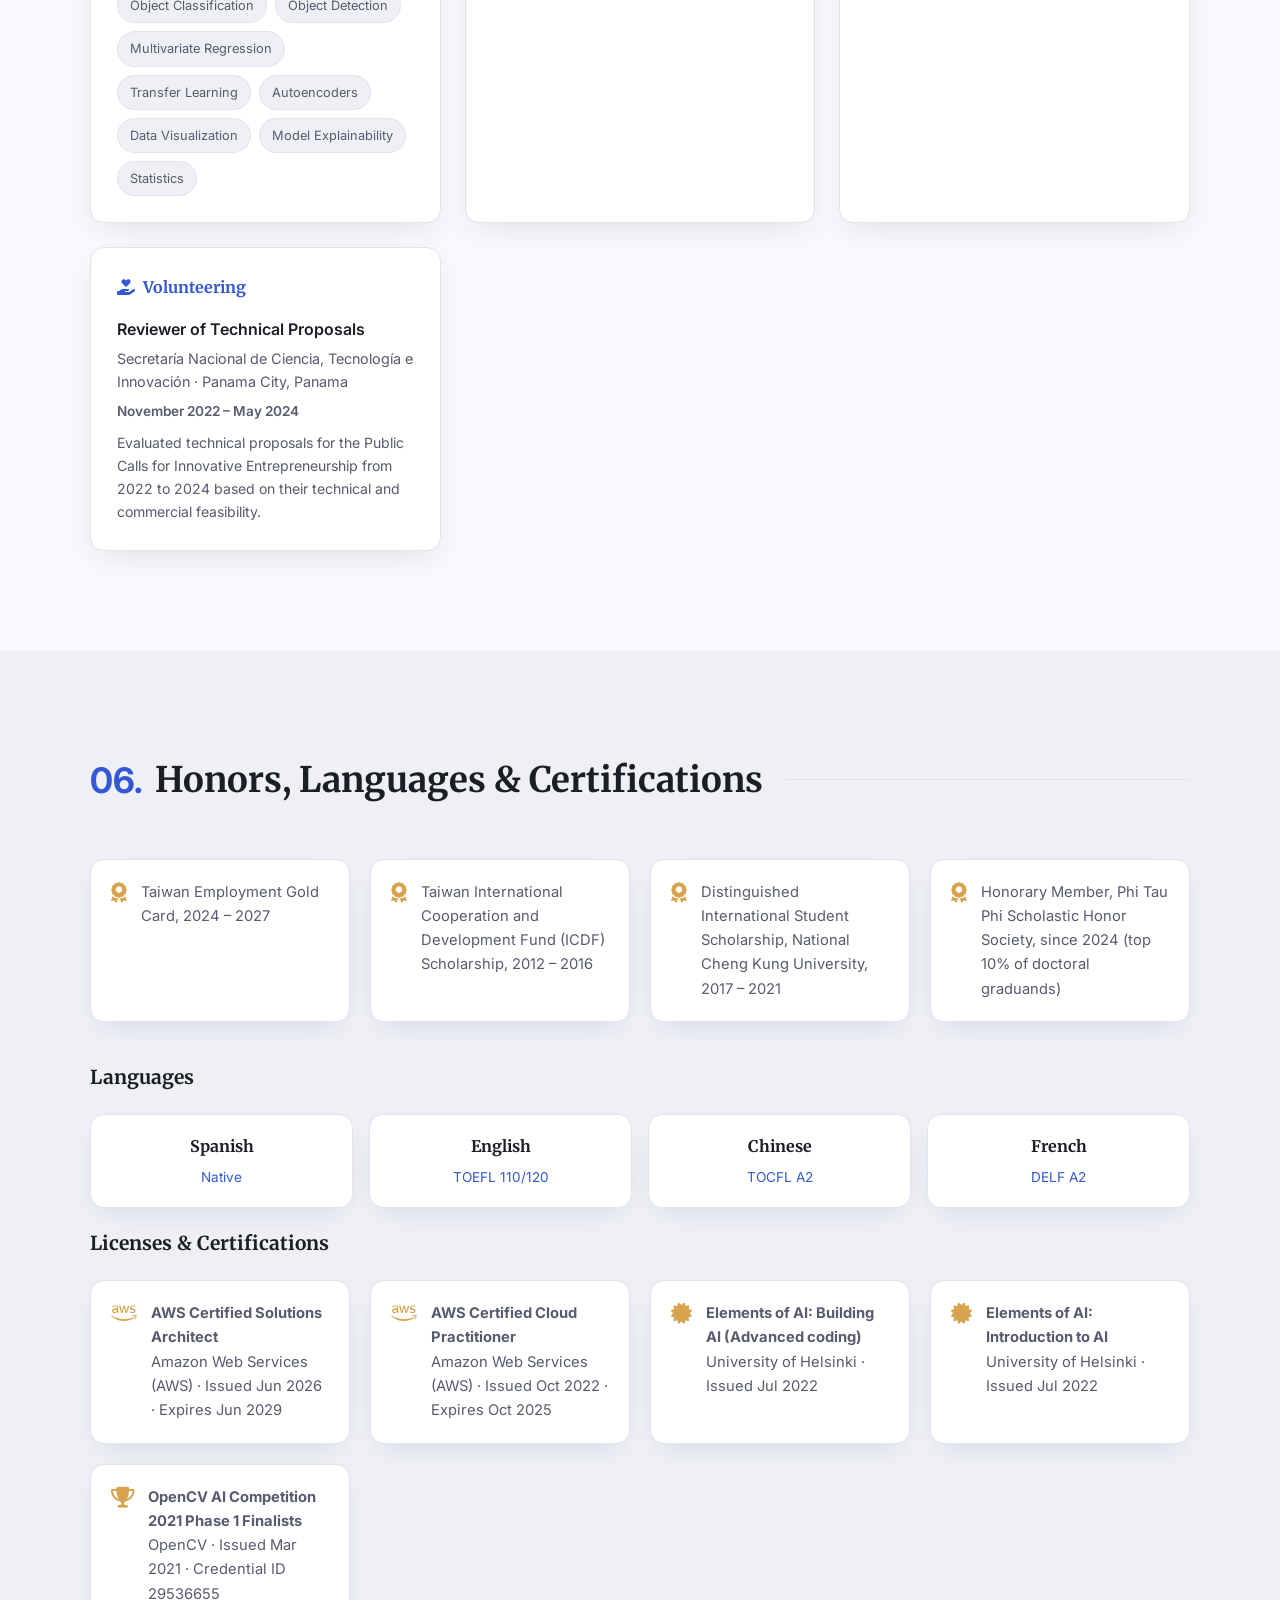
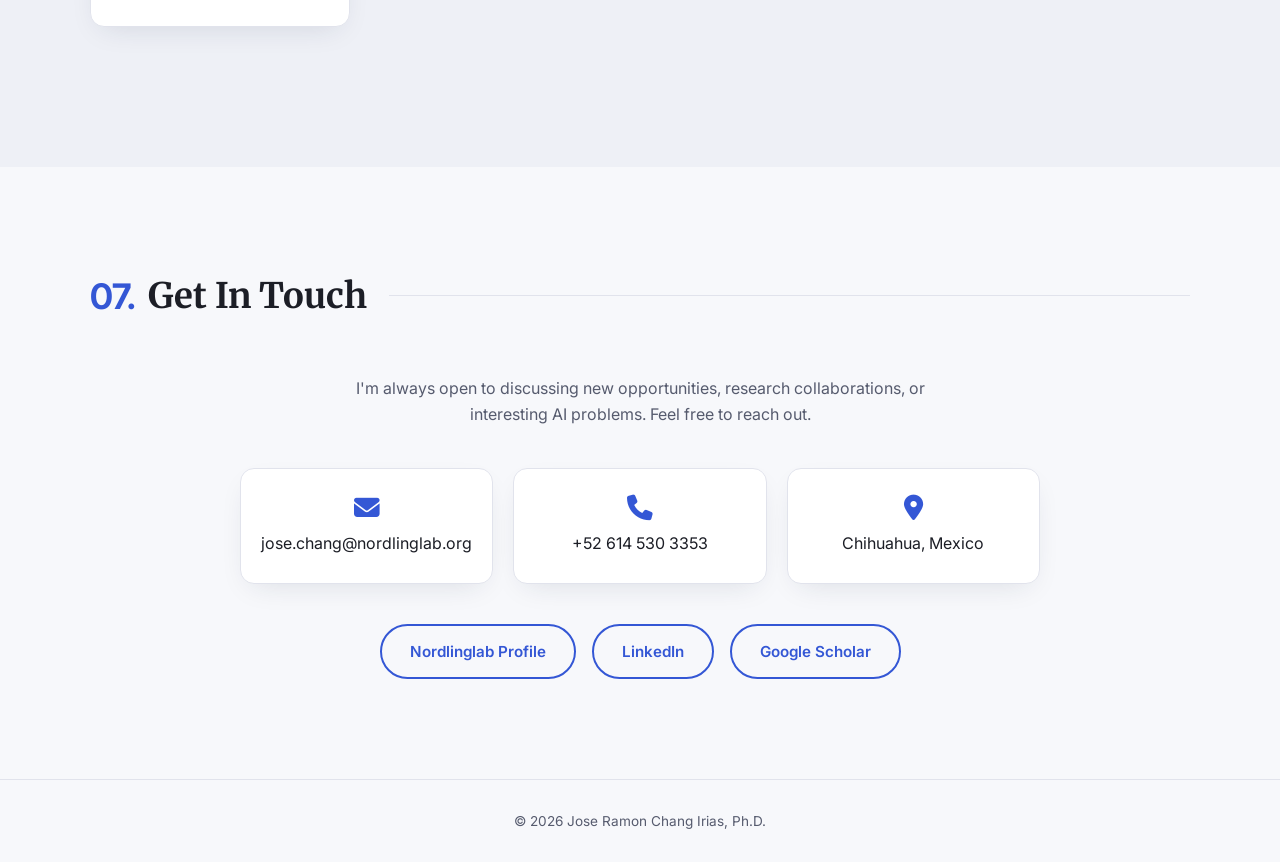
==== commit 5d335896: "Link Promise patent to Toshiba collaboration" ====
--- a/index.html
+++ b/index.html
@@ -190,7 +190,7 @@
             <ul>
               <li>Reported directly to CEO to establish and lead a team of three engineers to implement AI solutions to improve the throughput and energy saving of storage systems.</li>
               <li>Assisted the founder and general manager in establishing the AI R&D division by defining project ideas, designing the product roadmap, training of engineers and documenting research procedures.</li>
-              <li>Led a multi-million dollar collaboration with Toshiba on applying AI for saving energy of large scale storage systems.</li>
+              <li>Developed and patented an AI based power management method for data storage systems (TW I934802, first inventor), which led Toshiba to start a multi-million dollar collaboration that I led on applying AI to save energy in large scale storage systems.</li>
             </ul>
           </div>
         </div>
